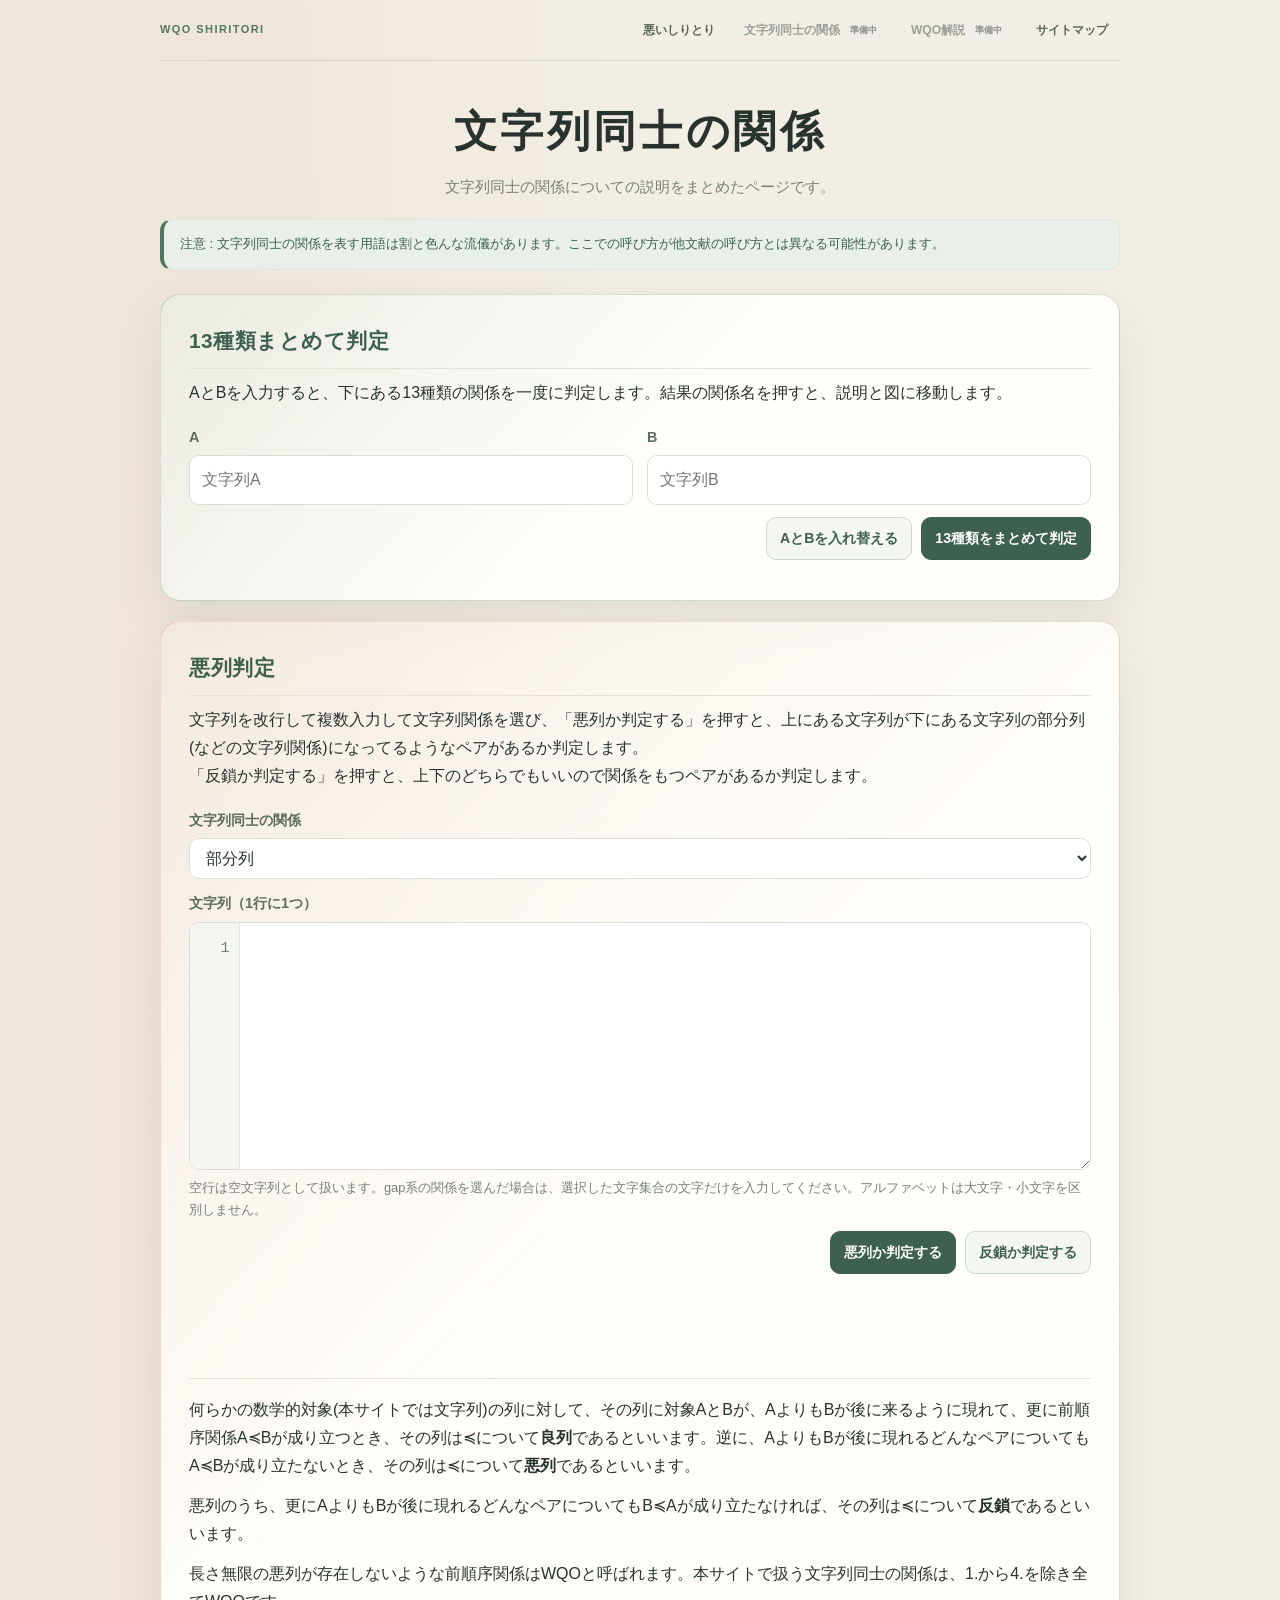
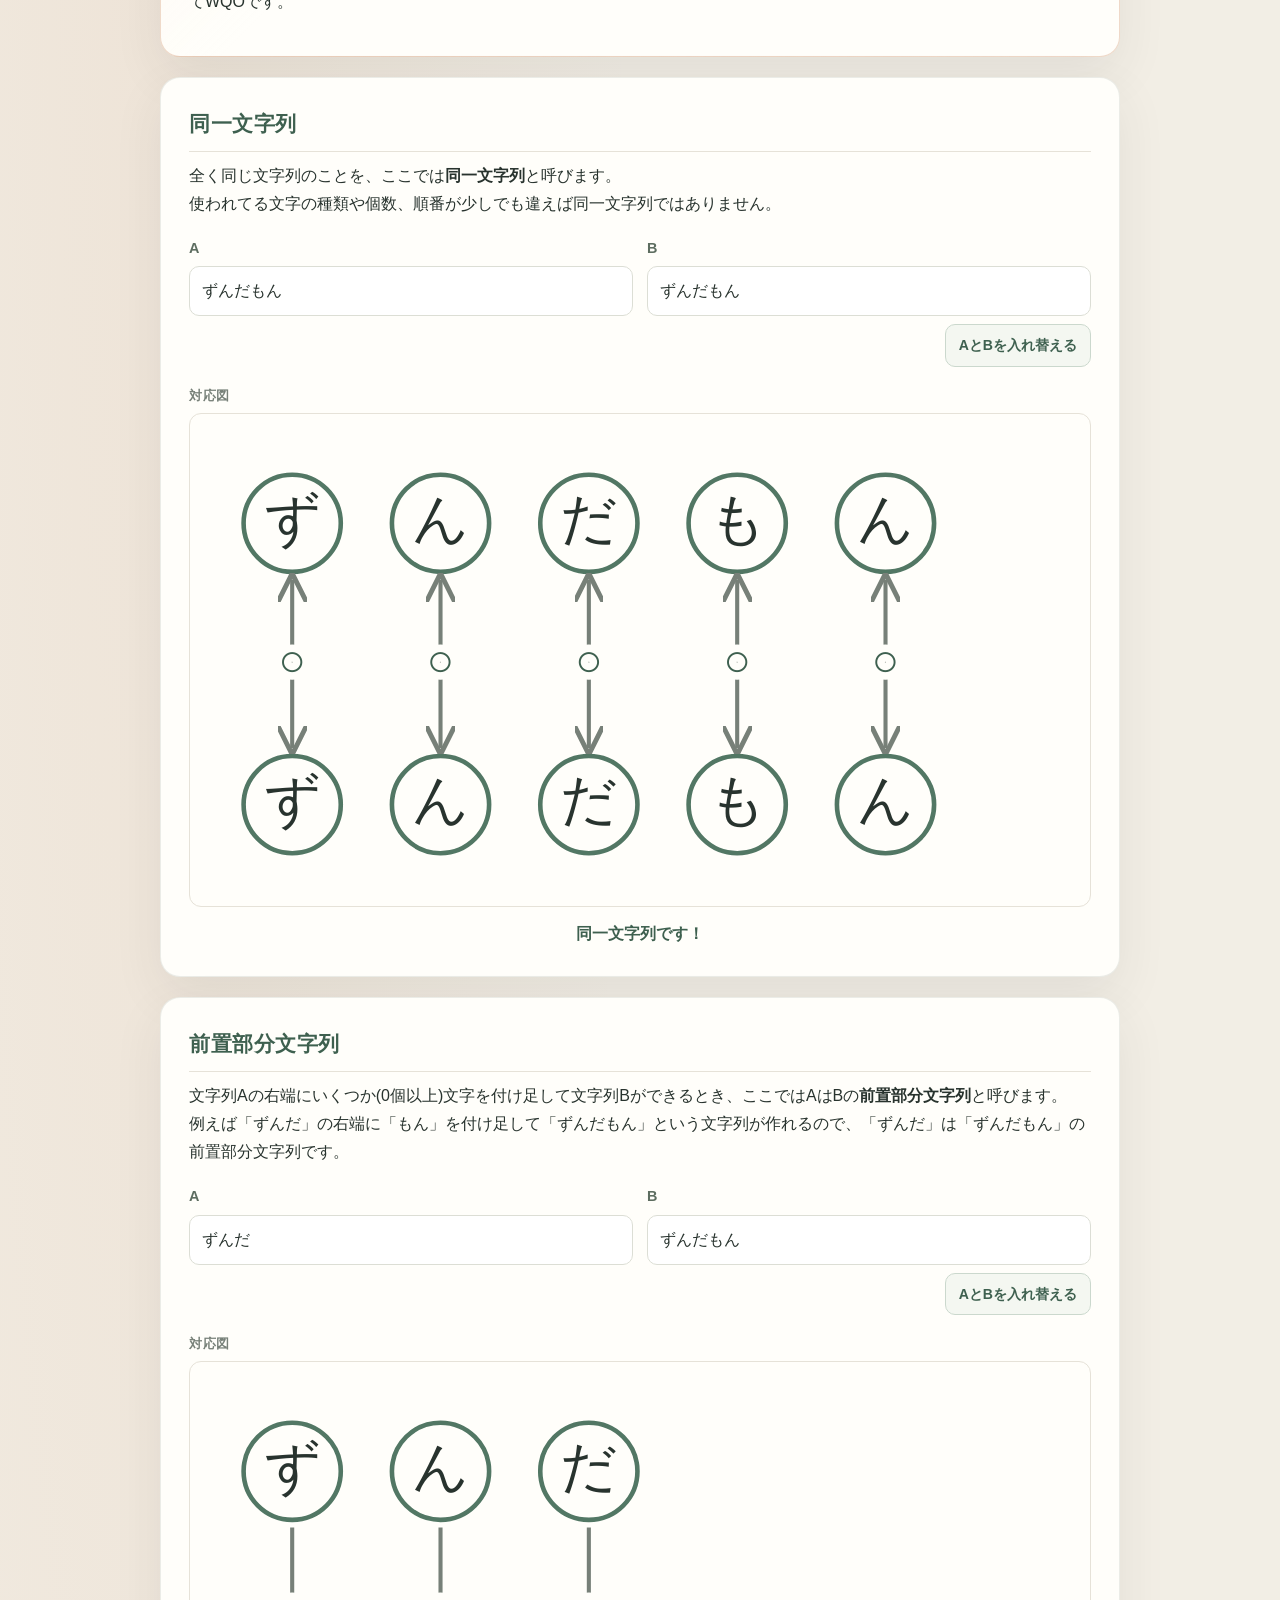
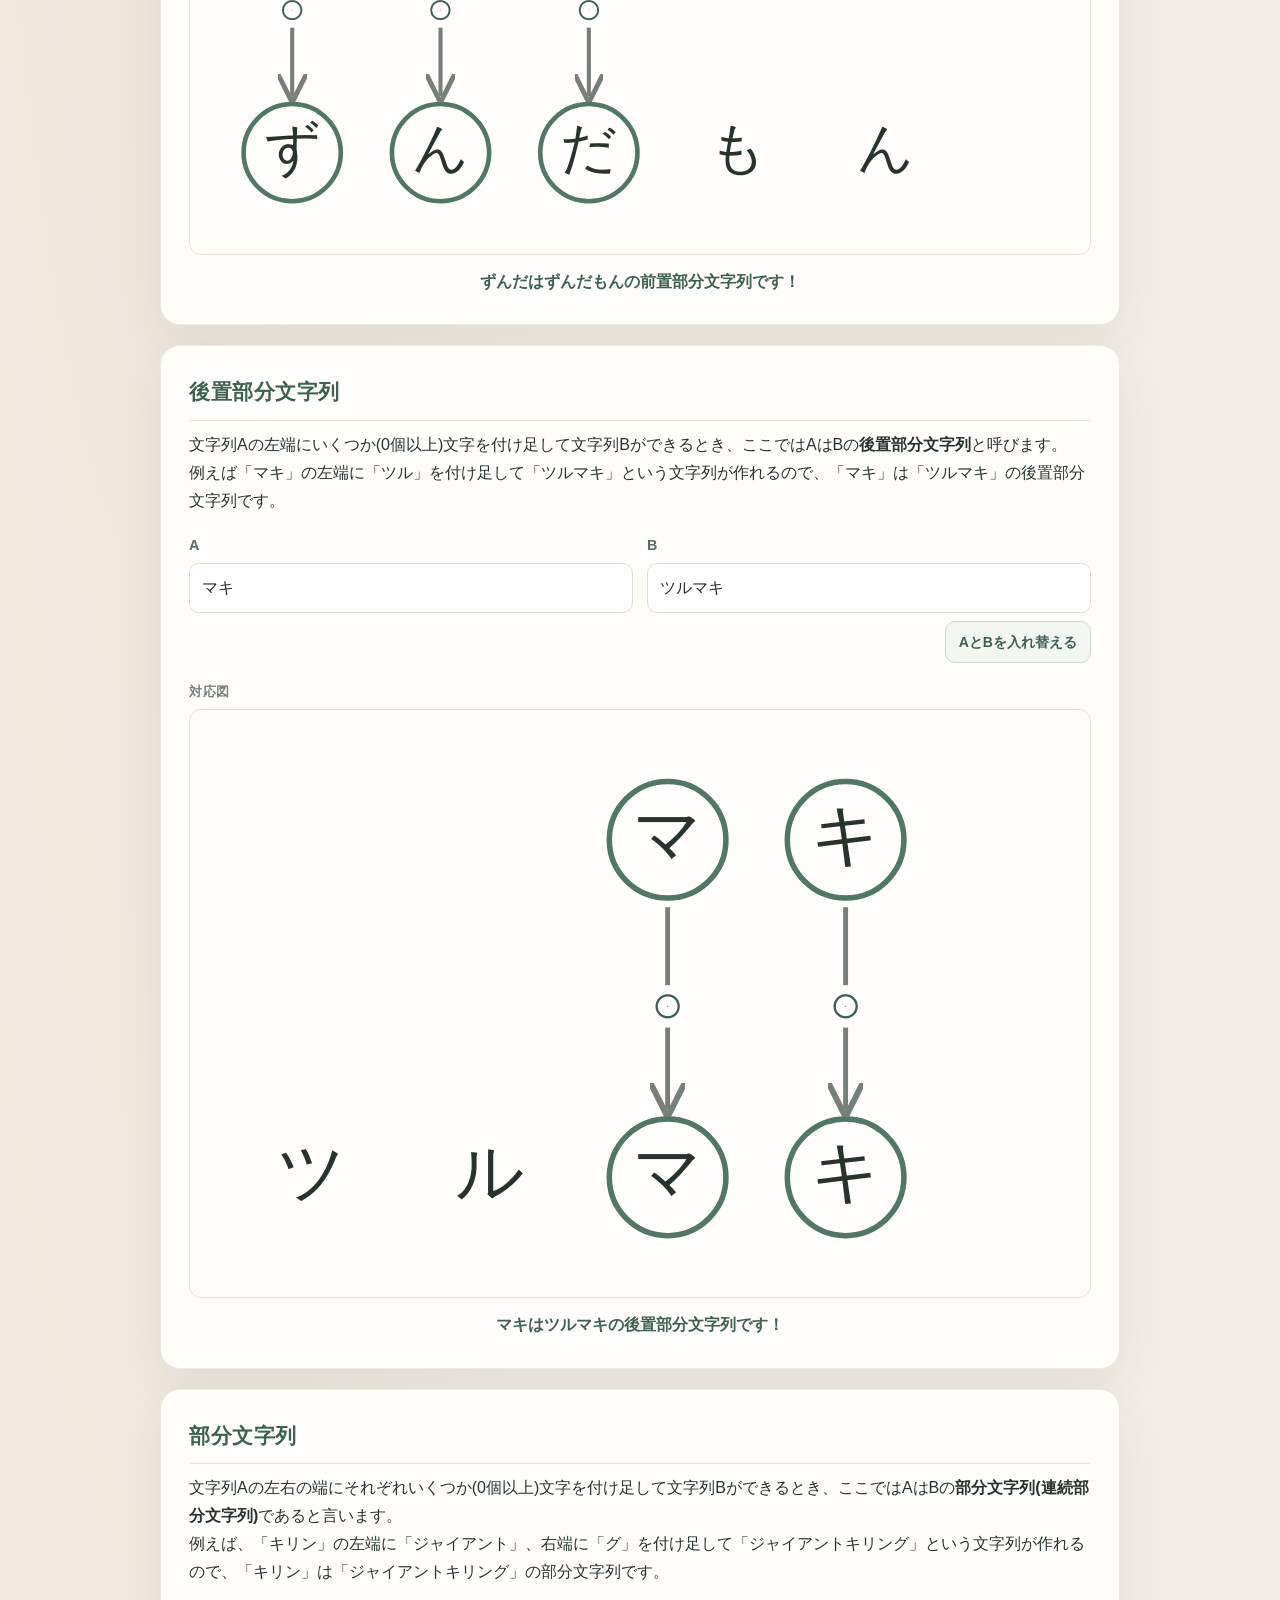
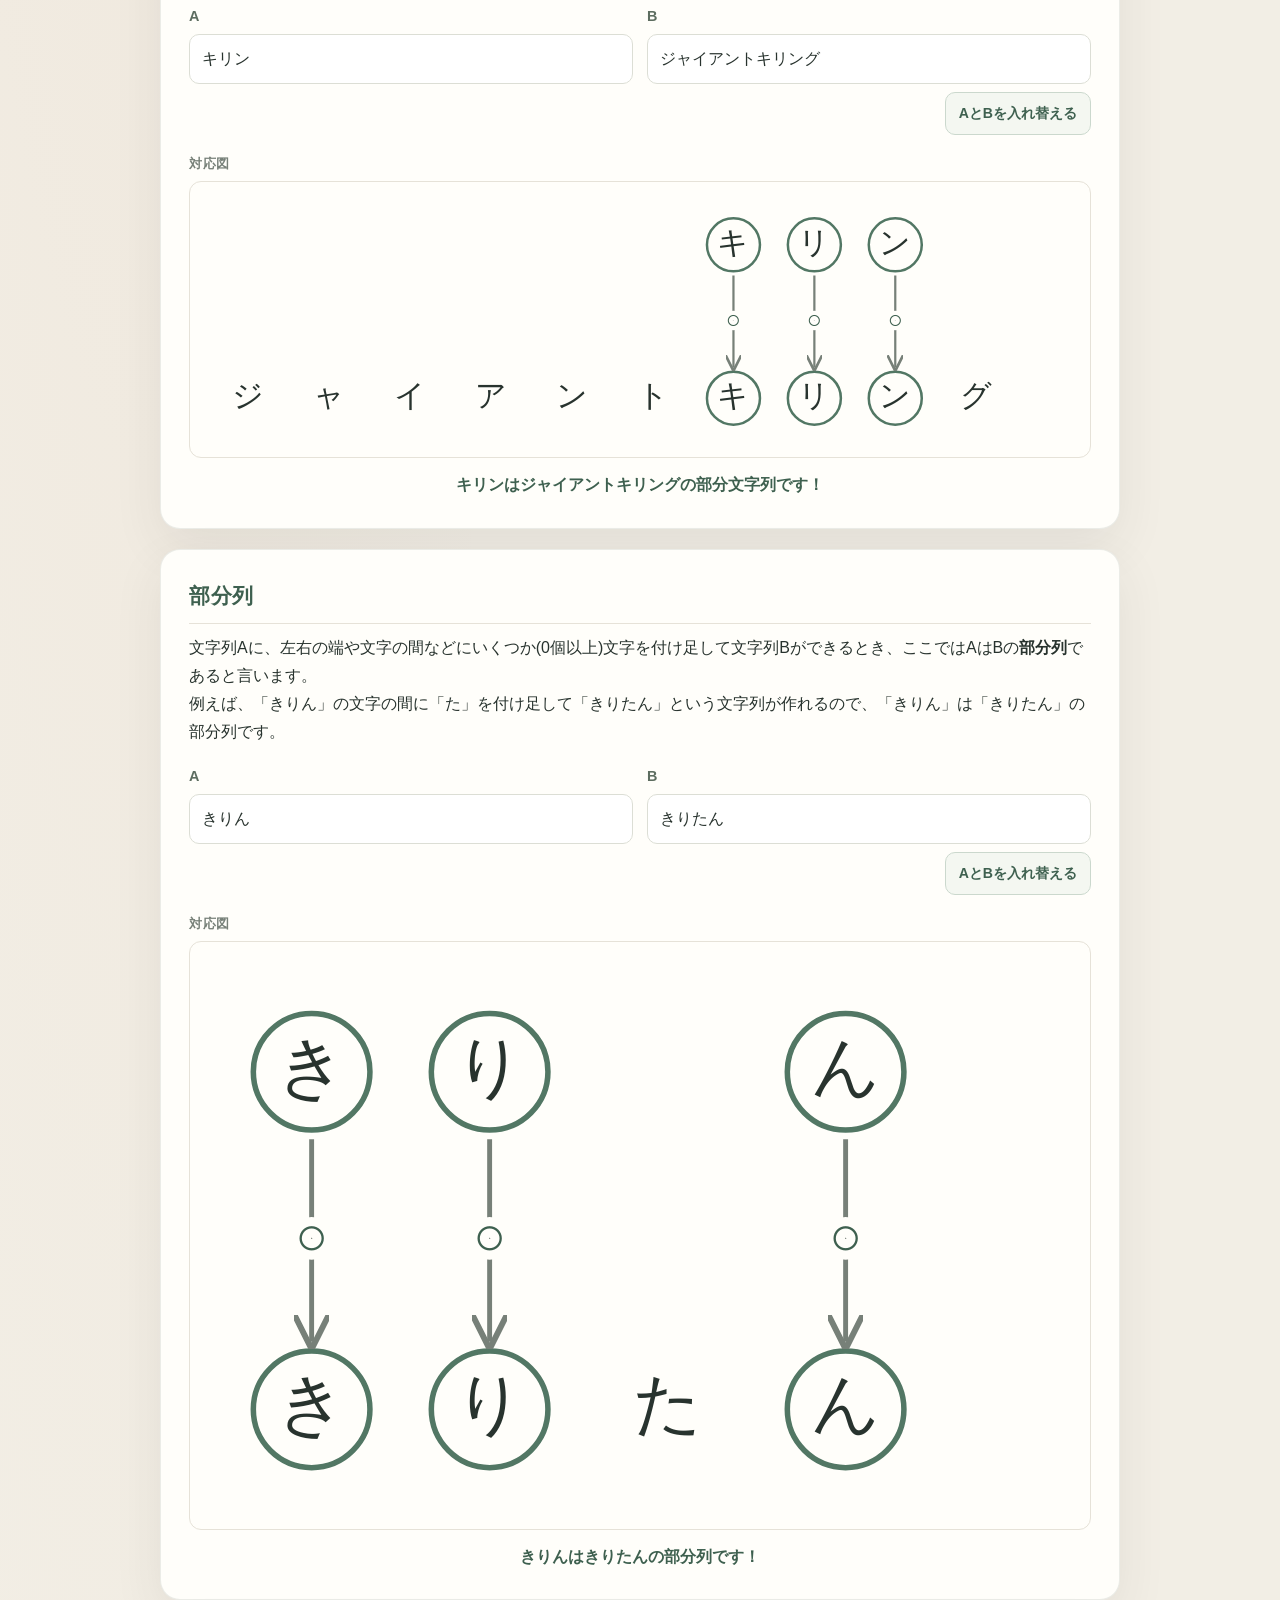
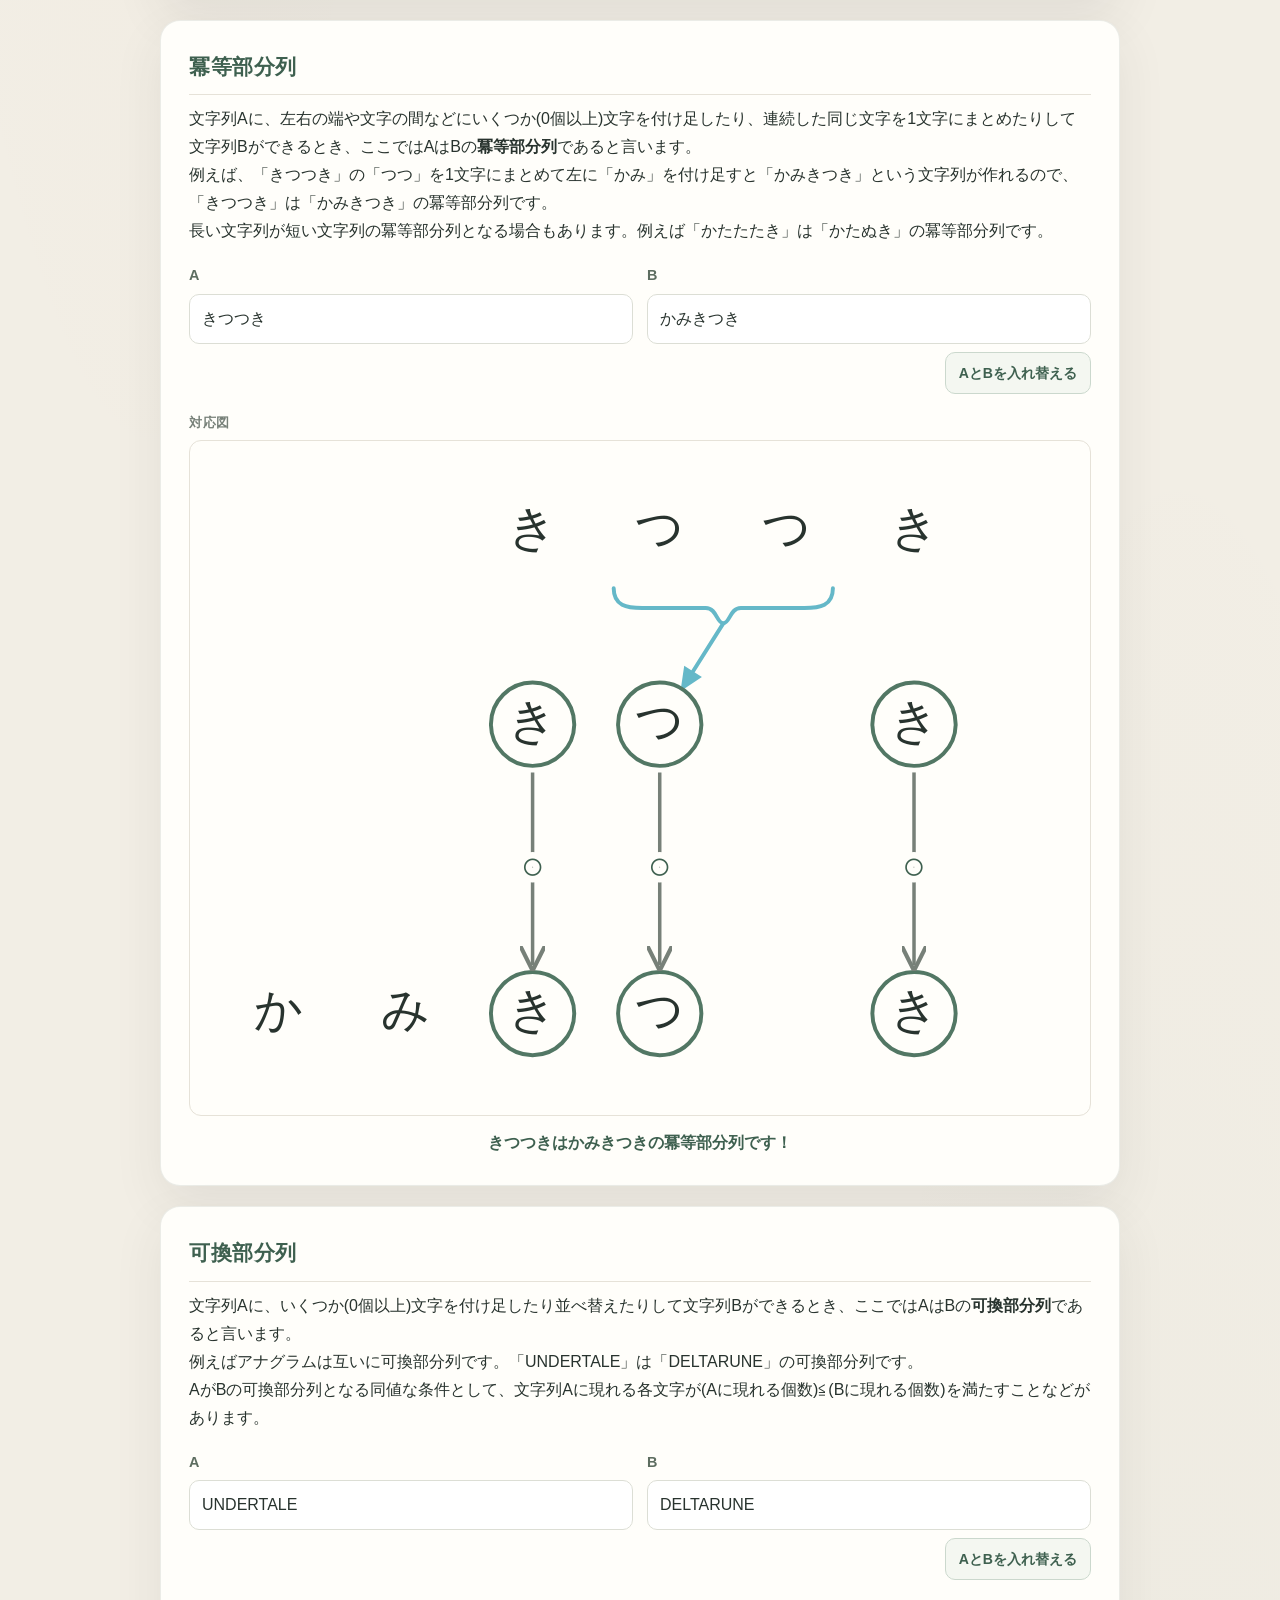
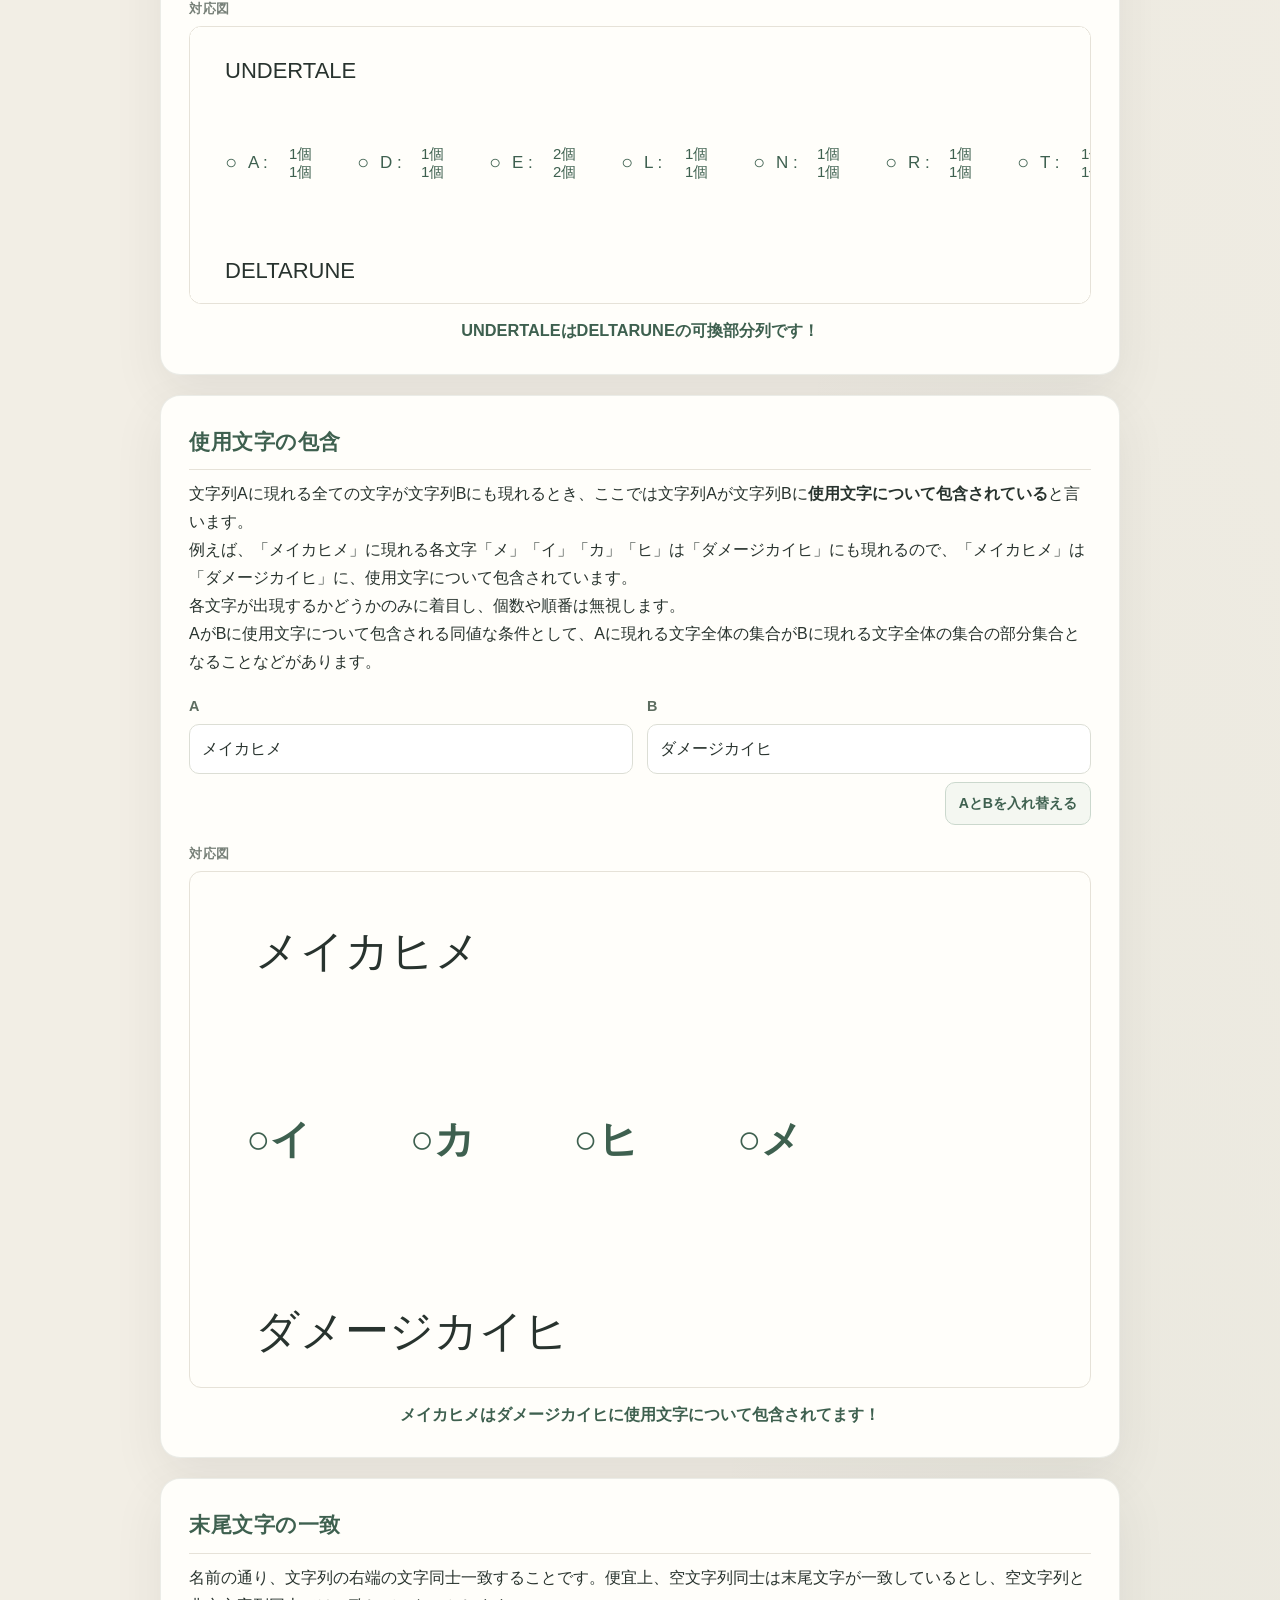
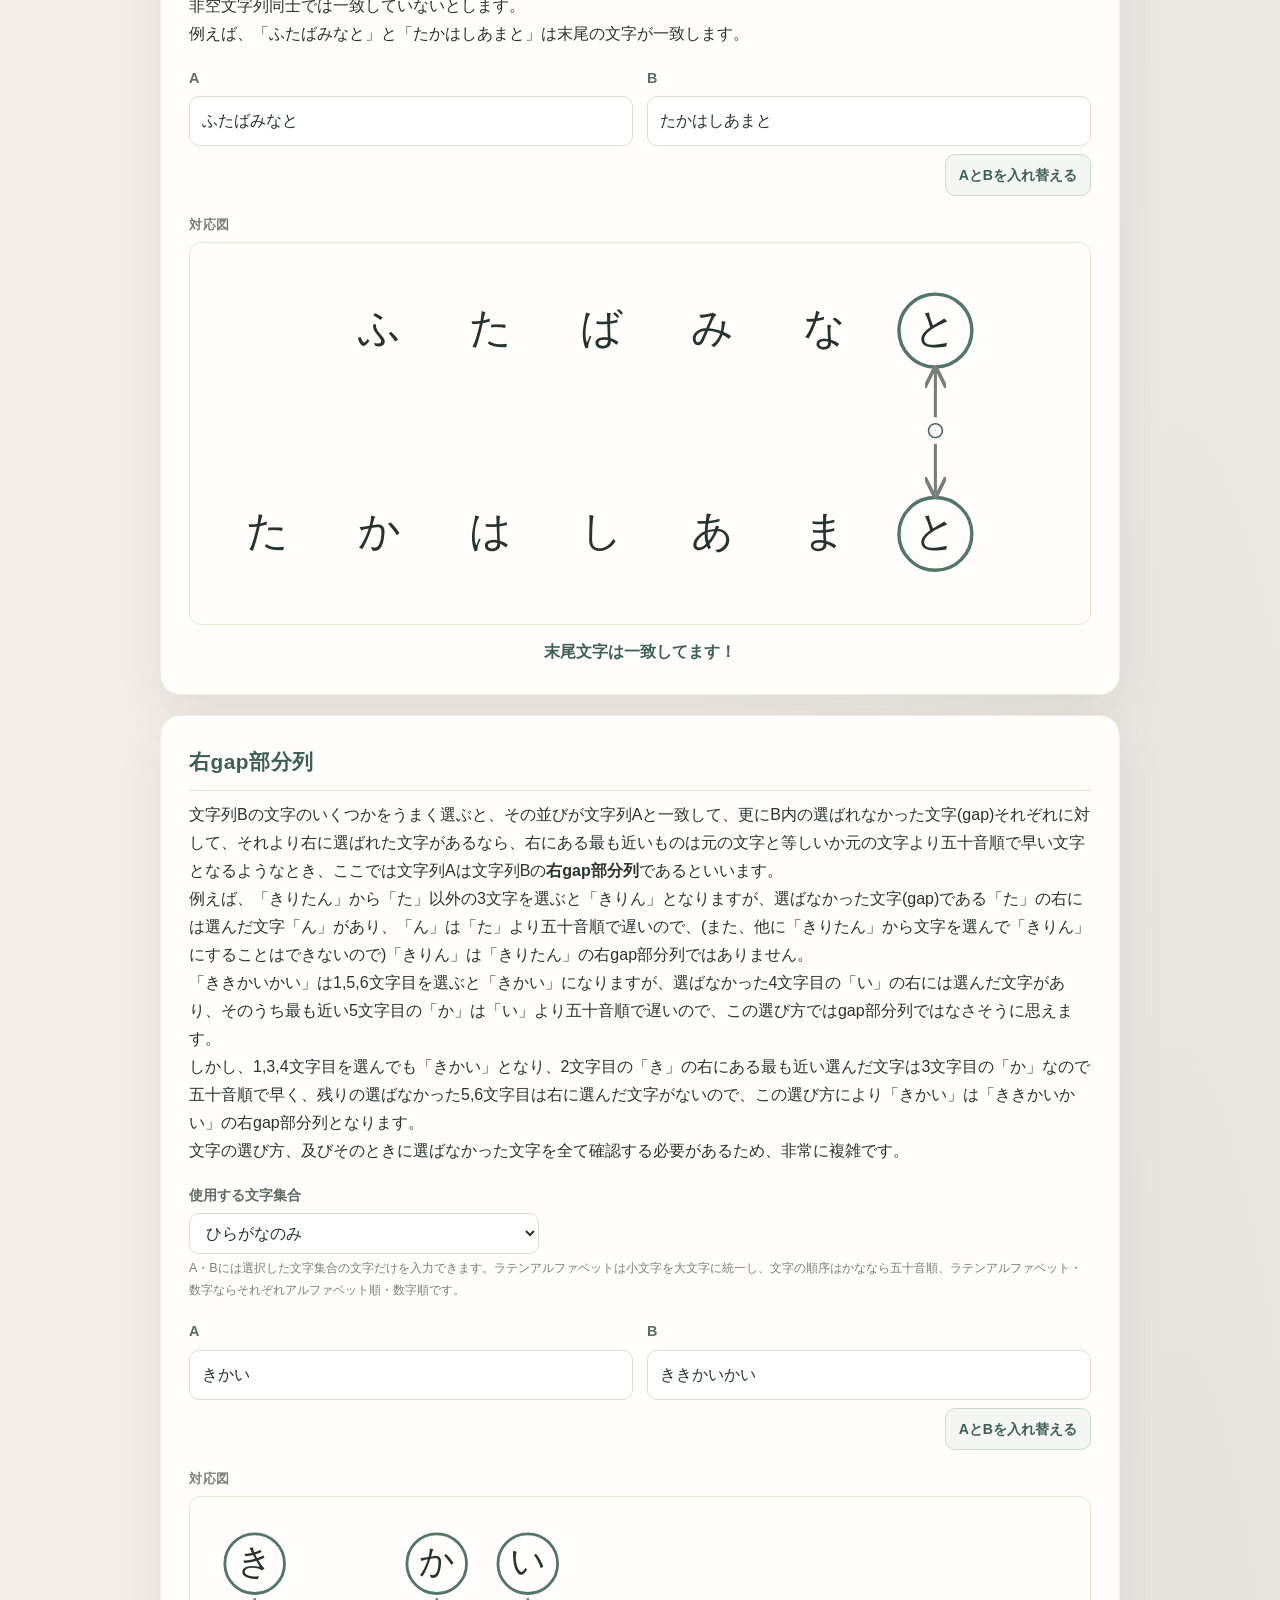
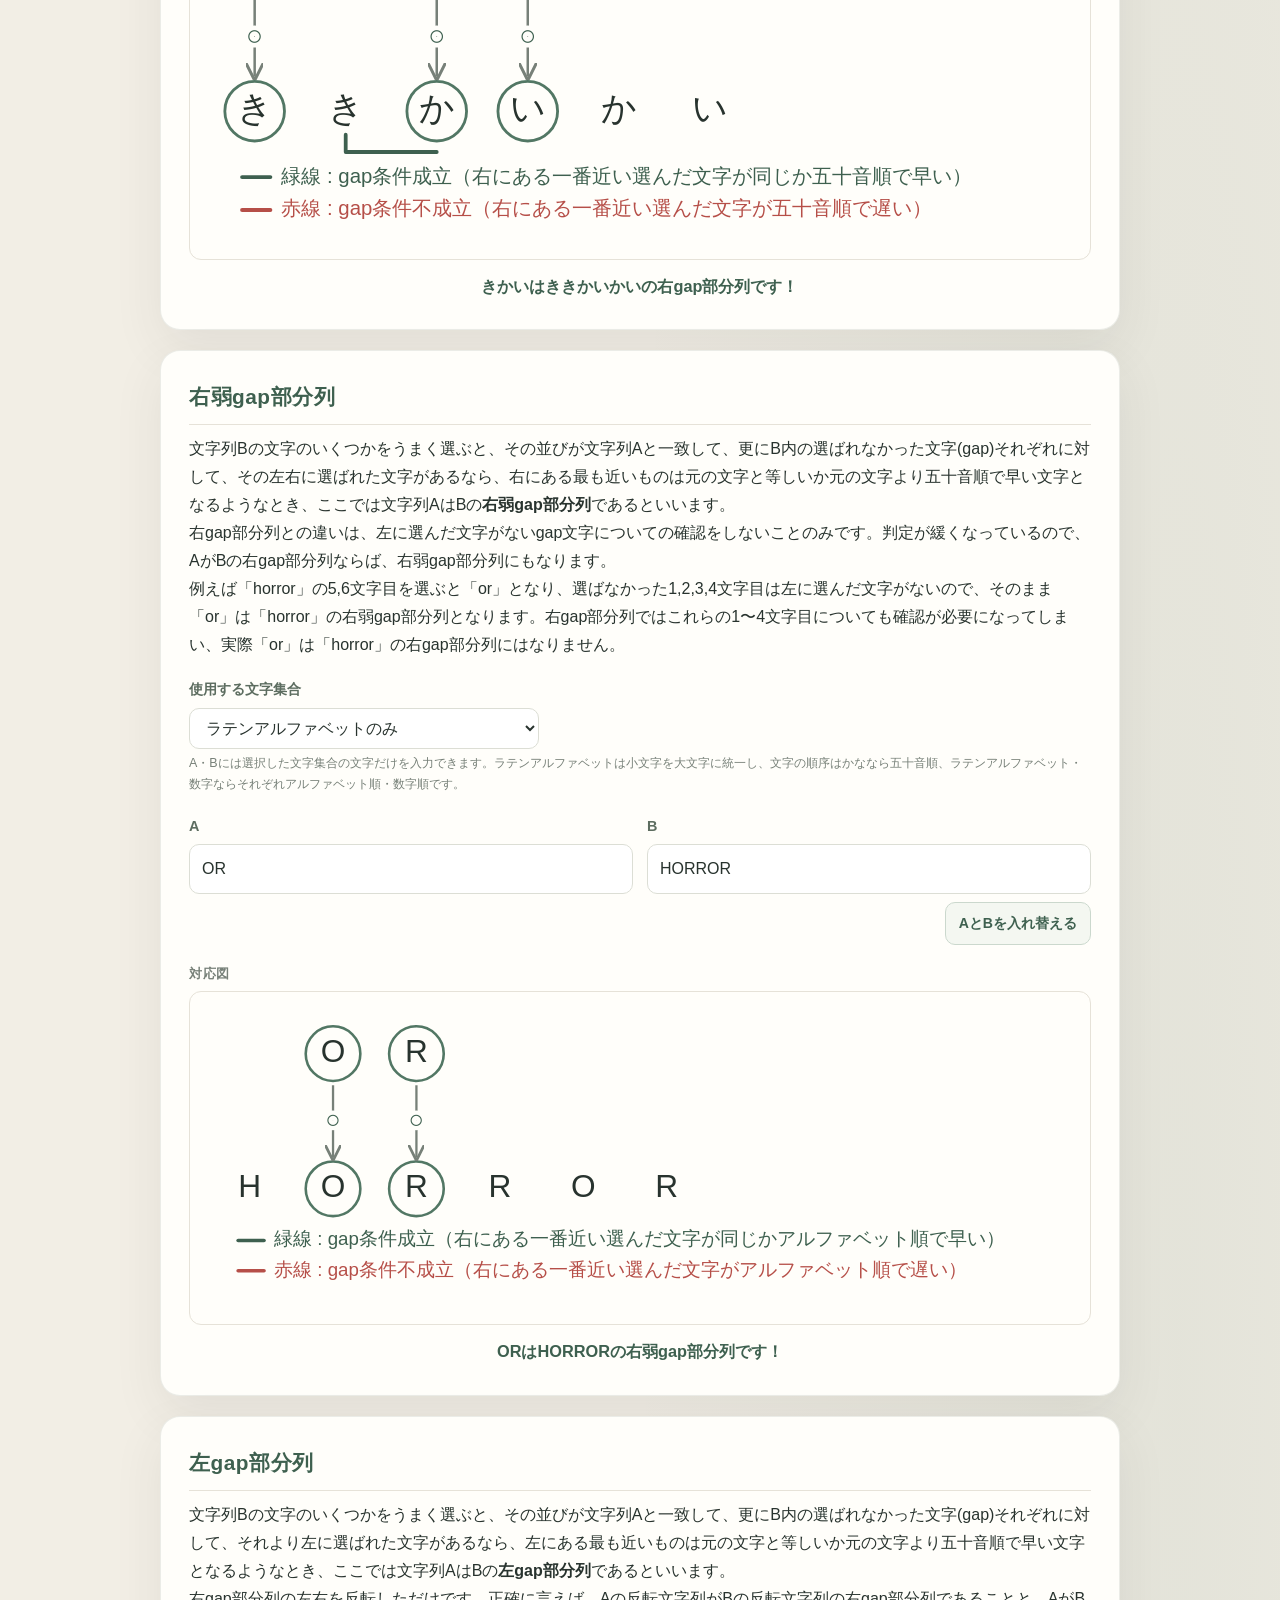
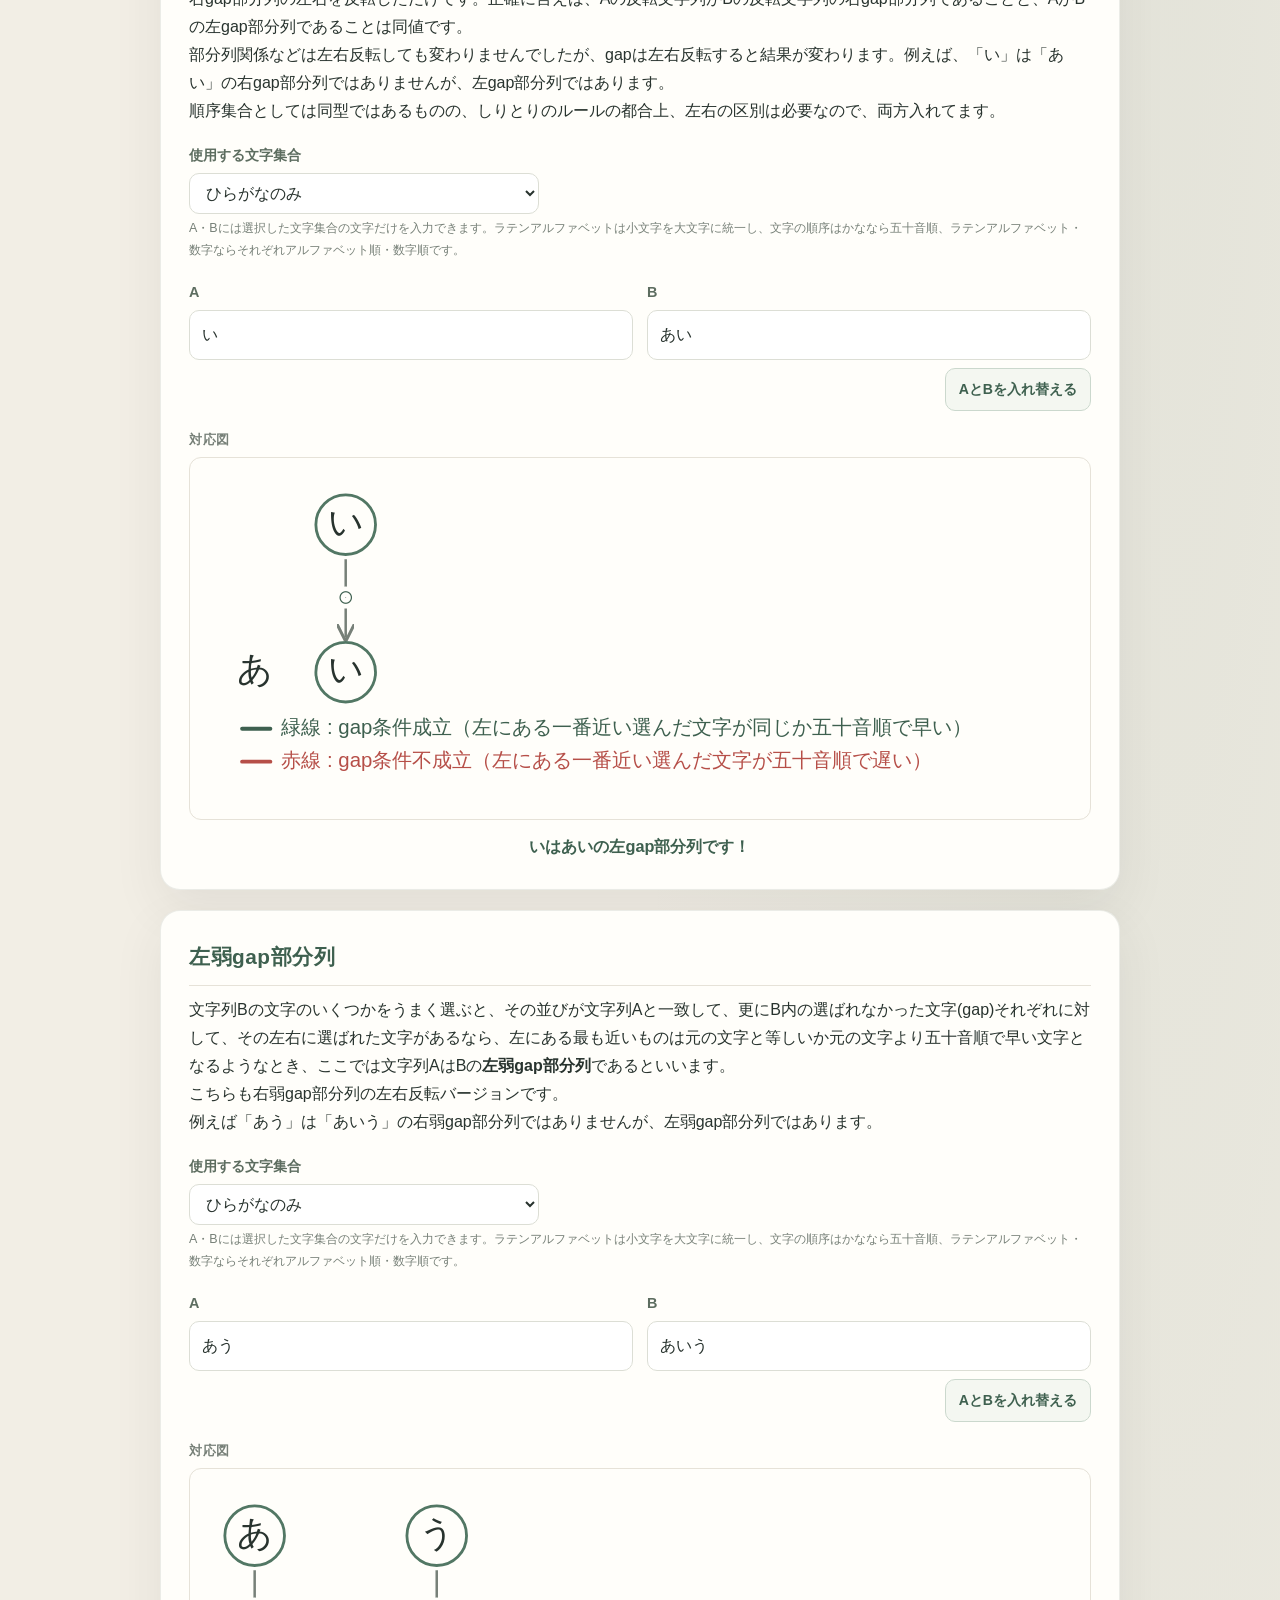
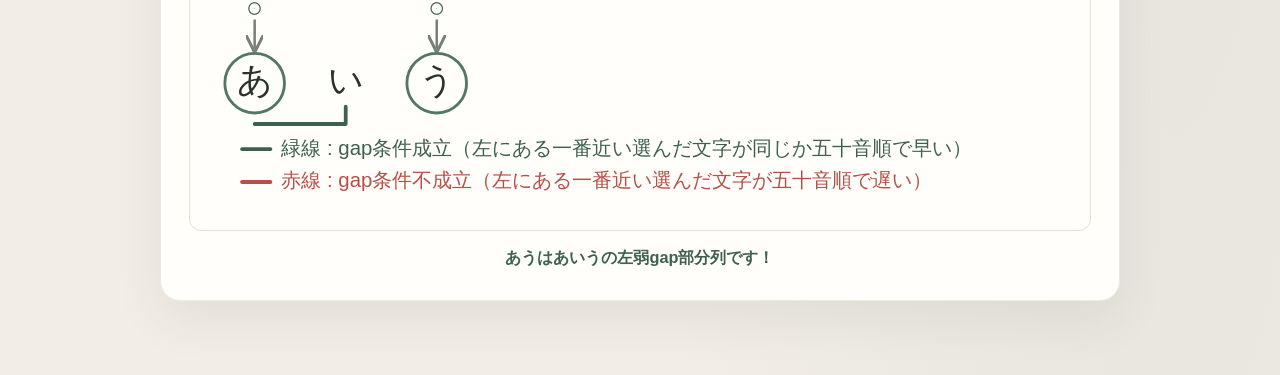
==== relation.html @ 546b59f4 "Add files via upload" ====
<!doctype html>
<html lang="ja">
<head>
  <link rel="stylesheet" href="common-menu.css">
  <meta charset="utf-8">
  <meta name="viewport" content="width=device-width, initial-scale=1">
  <meta name="description" content="文字列同士の関係を図で確かめるページ">
  <title>文字列同士の関係</title>
  <style>
    :root {
      color-scheme: light;
      --ink: #28332e;
      --muted: #778078;
      --paper: #fbfaf6;
      --canvas: #f2eee5;
      --card: #fffefa;
      --line: #e6e2d8;
      --green: #527764;
      --green-dark: #3e604f;
      --green-pale: #e8f0e9;
      --orange: #c77b4e;
      --orange-pale: #f8eee6;
      --good: #3e604f;
      --bad: #b64f48;
      --circle: #527764;
      --arrow: #778078;
      --shadow: 0 18px 50px rgba(50, 57, 48, .08);
      font-family: -apple-system, BlinkMacSystemFont, "Hiragino Kaku Gothic ProN", "Yu Gothic", Meiryo, sans-serif;
    }

    * { box-sizing: border-box; }

    body {
      margin: 0;
      min-height: 100vh;
      color: var(--ink);
      background:
        radial-gradient(ellipse at 12% 8%, rgba(199,123,78,.09), transparent 30rem),
        radial-gradient(ellipse at 92% 85%, rgba(82,119,100,.09), transparent 34rem),
        var(--canvas);
      line-height: 1.75;
    }

    main {
      width: min(960px, calc(100% - 32px));
      margin: 0 auto;
      padding: 42px 0 54px;
    }

    h1 {
      margin: 0 0 18px;
      font-family: "Yu Mincho", "Hiragino Mincho ProN", serif;
      font-size: clamp(30px, 5vw, 43px);
      font-weight: 600;
      letter-spacing: .08em;
      line-height: 1.35;
      text-align: center;
    }

    .notice {
      margin: 0 0 24px;
      padding: 13px 16px;
      border: 1px solid #dfe7dc;
      border-left: 4px solid var(--green);
      border-radius: 12px;
      background: var(--green-pale);
      color: var(--green-dark);
      font-size: 13px;
    }

    .relation-card {
      margin: 20px 0;
      padding: clamp(18px, 3.5vw, 28px);
      background: var(--card);
      border: 1px solid rgba(95,106,92,.12);
      border-radius: 20px;
      box-shadow: var(--shadow);
    }

    h2 {
      margin: 0 0 10px;
      padding-bottom: 9px;
      border-bottom: 1px solid var(--line);
      color: var(--green-dark);
      font-size: 1.3rem;
      font-weight: 800;
      letter-spacing: .025em;
    }

    .explanation { margin: 0 0 18px; }
    .example { margin-top: 7px; }

    .inputs {
      display: grid;
      grid-template-columns: repeat(2, minmax(0, 1fr));
      gap: 14px;
      margin: 18px 0 12px;
    }

    .field label {
      display: block;
      margin-bottom: 5px;
      color: #5d6d60;
      font-size: .9rem;
      font-weight: 800;
    }

    .field input,
    .field select {
      display: block;
      width: 100%;
      min-width: 0;
      padding: 10px 12px;
      border: 1px solid #dcded5;
      border-radius: 10px;
      background: #fff;
      color: var(--ink);
      font: inherit;
      font-size: 1rem;
    }

    .field input:focus-visible,
    .field select:focus-visible {
      outline: 3px solid rgba(82,119,100,.14);
      border-color: #8aa894;
    }

    .gap-character-set {
      max-width: 350px;
      margin: 18px 0 2px;
    }

    .gap-input-note {
      margin: 4px 0 10px;
      color: var(--muted);
      font-size: .78rem;
    }

    .svg-gap-line {
      fill: none;
      stroke-width: 2.4;
      stroke-linecap: round;
      stroke-linejoin: round;
    }

    .svg-gap-line.good { stroke: var(--good); }
    .svg-gap-line.bad { stroke: var(--bad); }

    .svg-gap-legend-line {
      stroke-width: 2.5;
      stroke-linecap: round;
    }
    .svg-gap-legend-line.good { stroke: var(--good); }
    .svg-gap-legend-line.bad { stroke: var(--bad); }
    .svg-gap-legend-text {
      font-size: 13px;
      dominant-baseline: middle;
    }
    .svg-gap-legend-text.good { fill: var(--good); }
    .svg-gap-legend-text.bad { fill: var(--bad); }

    .gap-result-note {
      margin: 2px 0 0;
      text-align: center;
      color: var(--muted);
      font-size: .88rem;
      line-height: 1.55;
    }
    .gap-result-note[hidden] { display: none; }

    .diagram-heading {
      margin: 18px 0 5px;
      color: var(--muted);
      font-size: .82rem;
      font-weight: 800;
      letter-spacing: .04em;
    }

    .diagram-scroll {
      overflow-x: auto;
      padding: 7px 5px 9px;
      border: 1px solid var(--line);
      border-radius: 12px;
      background: #fffefa;
      scrollbar-color: #c6cec4 transparent;
    }

    svg.diagram {
      display: block;
      min-width: 100%;
      height: auto;
      overflow: visible;
    }

    .result {
      min-height: 1.8em;
      margin: 12px 0 0;
      text-align: center;
      font-size: 1.02rem;
      font-weight: 800;
      overflow-wrap: anywhere;
    }

    .result.yes { color: var(--good); }
    .result.no { color: var(--bad); }

    .svg-row-label {
      fill: var(--muted);
      font-size: 13px;
      font-weight: 700;
    }

    .svg-character {
      fill: var(--ink);
      font-size: 22px;
      dominant-baseline: middle;
      text-anchor: middle;
    }

    .svg-row-string {
      fill: var(--ink);
      font-size: 22px;
      dominant-baseline: middle;
      text-anchor: start;
    }

    .svg-count-label {
      fill: var(--ink);
      font-size: 17px;
      dominant-baseline: middle;
      text-anchor: start;
    }

    .svg-count-value {
      fill: var(--ink);
      font-size: 15px;
      dominant-baseline: middle;
      text-anchor: start;
    }

    .svg-count-group.good { fill: var(--good); }
    .svg-count-group.bad { fill: var(--bad); }

    .svg-count-mark {
      font-size: 20px;
      font-weight: 800;
      dominant-baseline: middle;
      text-anchor: middle;
    }

    .svg-count-mark.good { fill: var(--good); }
    .svg-count-mark.bad { fill: var(--bad); }

    .svg-circle {
      fill: #fffefa;
      stroke: var(--circle);
      stroke-width: 1.8;
    }

    .svg-ghost {
      fill: #fffefa;
      fill-opacity: .55;
      stroke: #a8b0a5;
      stroke-width: 1.7;
      stroke-dasharray: 3.5 3.5;
    }

    .svg-arrow {
      fill: none;
      stroke: var(--arrow);
      stroke-width: 1.6;
    }

    .svg-mark {
      fill: #fffefa;
      stroke: #fffefa;
      stroke-width: 6px;
      paint-order: stroke;
      font-size: 18px;
      font-weight: 800;
      text-anchor: middle;
      dominant-baseline: middle;
    }

    .svg-mark.good { fill: var(--good); }
    .svg-mark.bad { fill: var(--bad); }

    .empty-note {
      fill: #929b91;
      font-size: 14px;
      text-anchor: middle;
      dominant-baseline: middle;
    }


    .page-intro {
      margin: -5px 0 18px;
      color: var(--muted);
      text-align: center;
      font-size: .96rem;
    }

    .batch-card {
      margin-top: 0;
      border-color: rgba(82,119,100,.25);
      background: linear-gradient(135deg, rgba(232,240,233,.5), rgba(255,254,250,1) 55%);
    }

    .batch-actions {
      display: flex;
      justify-content: flex-end;
      align-items: center;
      flex-wrap: wrap;
      gap: 9px;
      margin: 4px 0 12px;
    }

    .swap-button,
    .batch-run {
      appearance: none;
      border: 1px solid #cbd8cd;
      border-radius: 10px;
      padding: 8px 13px;
      background: #f4f7f1;
      color: var(--green-dark);
      font: inherit;
      font-size: .88rem;
      font-weight: 750;
      cursor: pointer;
      transition: background .15s ease, transform .15s ease;
    }
    .swap-button:hover,
    .batch-run:hover { background: #e8f0e9; }
    .swap-button:active,
    .batch-run:active { transform: translateY(1px); }
    .batch-run {
      border-color: var(--green-dark);
      background: var(--green-dark);
      color: white;
    }
    .batch-run:hover { background: #314d3e; }
    .batch-run:focus-visible,
    .swap-button:focus-visible,
    .batch-result-link:focus-visible {
      outline: 3px solid rgba(82,119,100,.25);
      outline-offset: 2px;
    }

    .swap-row {
      display: flex;
      justify-content: flex-end;
      margin: -4px 0 9px;
    }

    .batch-gap-warning {
      margin: 4px 0 10px;
      padding: 9px 12px;
      border-radius: 9px;
      background: var(--orange-pale);
      color: #9b5835;
      font-size: .85rem;
      font-weight: 700;
    }
    .batch-gap-warning[hidden],
    .batch-gap-caption[hidden],
    .batch-results[hidden] { display: none; }

    .batch-gap-caption {
      margin: 2px 0 8px;
      color: var(--muted);
      font-size: .82rem;
    }

    .batch-results {
      display: grid;
      grid-template-columns: repeat(2, minmax(0, 1fr));
      gap: 7px 10px;
      margin-top: 8px;
    }

    .batch-result-row {
      display: flex;
      min-width: 0;
      justify-content: space-between;
      align-items: center;
      gap: 10px;
      padding: 8px 11px;
      border: 1px solid var(--line);
      border-radius: 9px;
      background: rgba(255,255,255,.8);
    }

    .batch-result-row.unavailable {
      opacity: .35;
    }

    .batch-result-link {
      min-width: 0;
      color: var(--green-dark);
      font-size: .9rem;
      font-weight: 750;
      text-decoration: none;
      text-underline-offset: 3px;
      overflow-wrap: anywhere;
    }
    .batch-result-link:hover { text-decoration: underline; }

    .batch-status {
      flex: 0 0 auto;
      padding: 2px 8px;
      border-radius: 999px;
      background: #edf1eb;
      color: var(--muted);
      font-size: .76rem;
      font-weight: 800;
    }
    .batch-status.yes { background: var(--green-pale); color: var(--good); }
    .batch-status.no { background: #f8e9e6; color: var(--bad); }

    .relation-card[id] { scroll-margin-top: 20px; }

    .bad-sequence-card {
      border-color: rgba(199,123,78,.28);
      background: linear-gradient(135deg, rgba(248,238,230,.52), rgba(255,254,250,1) 55%);
    }

    .bad-sequence-controls {
      display: flex;
      flex-wrap: wrap;
      gap: 14px;
      margin: 18px 0 12px;
    }

    .bad-sequence-controls .field {
      flex: 1 1 260px;
      min-width: 0;
    }

    .sequence-input-wrap {
      display: grid;
      grid-template-columns: auto minmax(0, 1fr);
      height: 248px;
      overflow: hidden;
      border: 1px solid #dcded5;
      border-radius: 10px;
      background: #fff;
    }

    .sequence-line-numbers {
      min-width: 3.1rem;
      padding: 12px 9px;
      overflow: hidden;
      border-right: 1px solid #e6e8e0;
      background: #f5f6f1;
      color: var(--muted);
      text-align: right;
      user-select: none;
      font: 15px/28px ui-monospace, SFMono-Regular, Consolas, monospace;
    }

    .sequence-line-numbers span {
      display: block;
      height: 28px;
    }

    #bad-sequence-input {
      display: block;
      width: 100%;
      min-width: 0;
      height: 100%;
      margin: 0;
      padding: 12px 11px;
      resize: vertical;
      border: 0;
      border-radius: 0;
      outline: 0;
      background: #fff;
      color: var(--ink);
      font: 15px/28px ui-monospace, SFMono-Regular, Consolas, monospace;
      white-space: pre;
      overflow: auto;
      tab-size: 4;
    }

    #bad-sequence-input:focus-visible {
      outline: 3px solid rgba(82,119,100,.18);
      outline-offset: -3px;
    }

    .bad-sequence-note {
      margin: 7px 0 10px;
      color: var(--muted);
      font-size: .8rem;
    }

    .bad-sequence-theory {
      margin-top: 22px;
      padding-top: 17px;
      border-top: 1px solid var(--line);
    }

    .bad-sequence-theory p {
      margin: 0 0 12px;
    }

    .bad-sequence-result {
      min-height: 1.8em;
      margin: 12px 0 0;
      text-align: center;
      font-size: 1rem;
      font-weight: 800;
      overflow-wrap: anywhere;
    }

    .bad-sequence-result.yes { color: var(--good); }
    .bad-sequence-result.no { color: var(--bad); }

    @media (max-width: 620px) {
      .bad-sequence-controls { gap: 10px; }
      .bad-sequence-card .batch-actions { justify-content: stretch; }
      .bad-sequence-card .batch-actions button { flex: 1 1 100%; }
    }

    @media (max-width: 620px) {
      .batch-results { grid-template-columns: 1fr; }
      .batch-actions { justify-content: stretch; }
      .batch-actions button { flex: 1 1 auto; }
      .swap-row .swap-button { width: 100%; }
    }

    @media (max-width: 620px) {
      main { width: min(100% - 20px, 960px); padding-top: 28px; }
      h1 { letter-spacing: .045em; }
      .inputs { grid-template-columns: 1fr; gap: 10px; }
      .relation-card { padding: 17px 14px; border-radius: 17px; }
      .notice { font-size: 12px; }
    }
  </style>
</head>
<body>
  <div id="site-menu"></div>
  <script src="common-menu.js" defer></script>
  <main>
    <h1>文字列同士の関係</h1>
    <p class="page-intro">文字列同士の関係についての説明をまとめたページです。</p>
    <p class="notice">注意 : 文字列同士の関係を表す用語は割と色んな流儀があります。ここでの呼び方が他文献の呼び方とは異なる可能性があります。</p>

    <section class="relation-card batch-card" aria-labelledby="batch-title">
      <h2 id="batch-title">13種類まとめて判定</h2>
      <p class="explanation">AとBを入力すると、下にある13種類の関係を一度に判定します。結果の関係名を押すと、説明と図に移動します。</p>
      <div class="inputs">
        <div class="field"><label for="batch-a">A</label><input id="batch-a" type="text" autocomplete="off" placeholder="文字列A"></div>
        <div class="field"><label for="batch-b">B</label><input id="batch-b" type="text" autocomplete="off" placeholder="文字列B"></div>
      </div>
      <div class="batch-actions">
        <button type="button" class="swap-button" id="batch-swap">AとBを入れ替える</button>
        <button type="button" class="batch-run" id="batch-run">13種類をまとめて判定</button>
      </div>
      <p class="batch-gap-warning" id="batch-gap-warning" hidden>gap部分列はひらがなのみ、カタカナのみ、アルファベットのみ、0～9の数字のみのいずれかとしてください</p>
      <p class="batch-gap-caption" id="batch-gap-caption" hidden></p>
      <div class="batch-results" id="batch-results" aria-live="polite" hidden></div>
    </section>

    <section class="relation-card bad-sequence-card" aria-labelledby="bad-sequence-title">
      <h2 id="bad-sequence-title">悪列判定</h2>
      <p class="explanation">文字列を改行して複数入力して文字列関係を選び、「悪列か判定する」を押すと、上にある文字列が下にある文字列の部分列(などの文字列関係)になってるようなペアがあるか判定します。<br>「反鎖か判定する」を押すと、上下のどちらでもいいので関係をもつペアがあるか判定します。</p>

      <div class="bad-sequence-controls">
        <div class="field">
          <label for="bad-sequence-relation">文字列同士の関係</label>
          <select id="bad-sequence-relation"></select>
        </div>
        <div class="field" id="bad-sequence-gap-charset-wrap" hidden>
          <label for="bad-sequence-gap-charset">gap系で使用する文字集合</label>
          <select id="bad-sequence-gap-charset">
            <option value="hiragana" selected>ひらがなのみ</option>
            <option value="katakana">カタカナのみ</option>
            <option value="latin">ラテンアルファベットのみ</option>
            <option value="digits">0〜9の数字のみ</option>
          </select>
        </div>
      </div>

      <div class="field">
        <label for="bad-sequence-input">文字列（1行に1つ）</label>
        <div class="sequence-input-wrap">
          <div class="sequence-line-numbers" id="bad-sequence-line-numbers" aria-hidden="true"><span>1</span></div>
          <textarea id="bad-sequence-input" rows="8" wrap="off" spellcheck="false" autocomplete="off" aria-describedby="bad-sequence-note"></textarea>
        </div>
      </div>
      <p class="bad-sequence-note" id="bad-sequence-note">空行は空文字列として扱います。gap系の関係を選んだ場合は、選択した文字集合の文字だけを入力してください。アルファベットは大文字・小文字を区別しません。</p>

      <div class="batch-actions">
        <button type="button" class="batch-run" id="bad-sequence-run">悪列か判定する</button>
        <button type="button" class="swap-button" id="antichain-run">反鎖か判定する</button>
      </div>
      <p class="bad-sequence-result" id="bad-sequence-result" aria-live="polite"></p>
      <p class="bad-sequence-result" id="antichain-result" aria-live="polite"></p>

      <div class="bad-sequence-theory">
        <p>何らかの数学的対象(本サイトでは文字列)の列に対して、その列に対象AとBが、AよりもBが後に来るように現れて、更に前順序関係A≼Bが成り立つとき、その列は≼について<strong>良列</strong>であるといいます。逆に、AよりもBが後に現れるどんなペアについてもA≼Bが成り立たないとき、その列は≼について<strong>悪列</strong>であるといいます。</p>
        <p>悪列のうち、更にAよりもBが後に現れるどんなペアについてもB≼Aが成り立たなければ、その列は≼について<strong>反鎖</strong>であるといいます。</p>
        <p>長さ無限の悪列が存在しないような前順序関係はWQOと呼ばれます。本サイトで扱う文字列同士の関係は、1.から4.を除き全てWQOです。</p>
      </div>
    </section>

    <section class="relation-card" id="relation-equal" data-kind="equal" data-top="ずんだもん" data-bottom="ずんだもん">
      <h2>同一文字列</h2>
      <p class="explanation">全く同じ文字列のことを、ここでは<strong>同一文字列</strong>と呼びます。<br>使われてる文字の種類や個数、順番が少しでも違えば同一文字列ではありません。</p>
      <div class="inputs">
        <div class="field"><label for="equal-top">A</label><input id="equal-top" type="text" data-input="top" value="ずんだもん" autocomplete="off"></div>
        <div class="field"><label for="equal-bottom">B</label><input id="equal-bottom" type="text" data-input="bottom" value="ずんだもん" autocomplete="off"></div>
      </div>
      <div class="swap-row"><button type="button" class="swap-button" data-swap-card>AとBを入れ替える</button></div>
      
      <p class="diagram-heading">対応図</p>
      <div class="diagram-scroll"><svg class="diagram" role="img" aria-label="2つの文字列の各文字を対応させた図"></svg></div>
      <p class="result" aria-live="polite"></p>
    </section>

    <section class="relation-card" id="relation-prefix" data-kind="prefix" data-top="ずんだ" data-bottom="ずんだもん">
      <h2>前置部分文字列</h2>
      <p class="explanation">文字列Aの右端にいくつか(0個以上)文字を付け足して文字列Bができるとき、ここではAはBの<strong>前置部分文字列</strong>と呼びます。<br>例えば「ずんだ」の右端に「もん」を付け足して「ずんだもん」という文字列が作れるので、「ずんだ」は「ずんだもん」の前置部分文字列です。</p>
      <div class="inputs">
        <div class="field"><label for="prefix-top">A</label><input id="prefix-top" type="text" data-input="top" value="ずんだ" autocomplete="off"></div>
        <div class="field"><label for="prefix-bottom">B</label><input id="prefix-bottom" type="text" data-input="bottom" value="ずんだもん" autocomplete="off"></div>
      </div>
      <div class="swap-row"><button type="button" class="swap-button" data-swap-card>AとBを入れ替える</button></div>
      
      <p class="diagram-heading">対応図</p>
      <div class="diagram-scroll"><svg class="diagram" role="img" aria-label="前置部分文字列かどうかを示す図"></svg></div>
      <p class="result" aria-live="polite"></p>
    </section>

    <section class="relation-card" id="relation-suffix" data-kind="suffix" data-top="マキ" data-bottom="ツルマキ">
      <h2>後置部分文字列</h2>
      <p class="explanation">文字列Aの左端にいくつか(0個以上)文字を付け足して文字列Bができるとき、ここではAはBの<strong>後置部分文字列</strong>と呼びます。<br>例えば「マキ」の左端に「ツル」を付け足して「ツルマキ」という文字列が作れるので、「マキ」は「ツルマキ」の後置部分文字列です。</p>
      <div class="inputs">
        <div class="field"><label for="suffix-top">A</label><input id="suffix-top" type="text" data-input="top" value="マキ" autocomplete="off"></div>
        <div class="field"><label for="suffix-bottom">B</label><input id="suffix-bottom" type="text" data-input="bottom" value="ツルマキ" autocomplete="off"></div>
      </div>
      <div class="swap-row"><button type="button" class="swap-button" data-swap-card>AとBを入れ替える</button></div>
      
      <p class="diagram-heading">対応図</p>
      <div class="diagram-scroll"><svg class="diagram" role="img" aria-label="後置部分文字列かどうかを示す図"></svg></div>
      <p class="result" aria-live="polite"></p>
    </section>

    <section class="relation-card" id="relation-substring" data-kind="substring" data-top="キリン" data-bottom="ジャイアントキリング">
      <h2>部分文字列</h2>
      <p class="explanation">文字列Aの左右の端にそれぞれいくつか(0個以上)文字を付け足して文字列Bができるとき、ここではAはBの<strong>部分文字列(連続部分文字列)</strong>であると言います。<br>例えば、「キリン」の左端に「ジャイアント」、右端に「グ」を付け足して「ジャイアントキリング」という文字列が作れるので、「キリン」は「ジャイアントキリング」の部分文字列です。</p>
      <div class="inputs">
        <div class="field"><label for="substring-top">A</label><input id="substring-top" type="text" data-input="top" value="キリン" autocomplete="off"></div>
        <div class="field"><label for="substring-bottom">B</label><input id="substring-bottom" type="text" data-input="bottom" value="ジャイアントキリング" autocomplete="off"></div>
      </div>
      <div class="swap-row"><button type="button" class="swap-button" data-swap-card>AとBを入れ替える</button></div>
      
      <p class="diagram-heading">対応図</p>
      <div class="diagram-scroll"><svg class="diagram" role="img" aria-label="部分文字列かどうかを示す図"></svg></div>
      <p class="result" aria-live="polite"></p>
    </section>


    <section class="relation-card" id="relation-subsequence" data-kind="subsequence" data-top="きりん" data-bottom="きりたん">
      <h2>部分列</h2>
      <p class="explanation">文字列Aに、左右の端や文字の間などにいくつか(0個以上)文字を付け足して文字列Bができるとき、ここではAはBの<strong>部分列</strong>であると言います。<br>例えば、「きりん」の文字の間に「た」を付け足して「きりたん」という文字列が作れるので、「きりん」は「きりたん」の部分列です。</p>
      <div class="inputs">
        <div class="field"><label for="subsequence-top">A</label><input id="subsequence-top" type="text" data-input="top" value="きりん" autocomplete="off"></div>
        <div class="field"><label for="subsequence-bottom">B</label><input id="subsequence-bottom" type="text" data-input="bottom" value="きりたん" autocomplete="off"></div>
      </div>
      <div class="swap-row"><button type="button" class="swap-button" data-swap-card>AとBを入れ替える</button></div>
      
      <p class="diagram-heading">対応図</p>
      <div class="diagram-scroll"><svg class="diagram" role="img" aria-label="部分列かどうかを示す図"></svg></div>
      <p class="result" aria-live="polite"></p>
    </section>

    <section class="relation-card" id="relation-idempotent" data-kind="idempotent" data-top="きつつき" data-bottom="かみきつき">
      <h2>冪等部分列</h2>
      <p class="explanation">文字列Aに、左右の端や文字の間などにいくつか(0個以上)文字を付け足したり、連続した同じ文字を1文字にまとめたりして文字列Bができるとき、ここではAはBの<strong>冪等部分列</strong>であると言います。<br>例えば、「きつつき」の「つつ」を1文字にまとめて左に「かみ」を付け足すと「かみきつき」という文字列が作れるので、「きつつき」は「かみきつき」の冪等部分列です。<br>長い文字列が短い文字列の冪等部分列となる場合もあります。例えば「かたたたき」は「かたぬき」の冪等部分列です。</p>
      <div class="inputs">
        <div class="field"><label for="idempotent-top">A</label><input id="idempotent-top" type="text" data-input="top" value="きつつき" autocomplete="off"></div>
        <div class="field"><label for="idempotent-bottom">B</label><input id="idempotent-bottom" type="text" data-input="bottom" value="かみきつき" autocomplete="off"></div>
      </div>
      <div class="swap-row"><button type="button" class="swap-button" data-swap-card>AとBを入れ替える</button></div>
      
      <p class="diagram-heading">対応図</p>
      <div class="diagram-scroll"><svg class="diagram" role="img" aria-label="冪等部分列かどうかを示す図"></svg></div>
      <p class="result" aria-live="polite"></p>
    </section>

    <section class="relation-card" id="relation-commutative" data-kind="commutative" data-top="UNDERTALE" data-bottom="DELTARUNE">
      <h2>可換部分列</h2>
      <p class="explanation">文字列Aに、いくつか(0個以上)文字を付け足したり並べ替えたりして文字列Bができるとき、ここではAはBの<strong>可換部分列</strong>であると言います。<br>例えばアナグラムは互いに可換部分列です。「UNDERTALE」は「DELTARUNE」の可換部分列です。<br>AがBの可換部分列となる同値な条件として、文字列Aに現れる各文字が(Aに現れる個数)≦(Bに現れる個数)を満たすことなどがあります。</p>
      <div class="inputs">
        <div class="field"><label for="commutative-top">A</label><input id="commutative-top" type="text" data-input="top" value="UNDERTALE" autocomplete="off"></div>
        <div class="field"><label for="commutative-bottom">B</label><input id="commutative-bottom" type="text" data-input="bottom" value="DELTARUNE" autocomplete="off"></div>
      </div>
      <div class="swap-row"><button type="button" class="swap-button" data-swap-card>AとBを入れ替える</button></div>
      
      <p class="diagram-heading">対応図</p>
      <div class="diagram-scroll"><svg class="diagram" role="img" aria-label="各文字の出現数を比較した図"></svg></div>
      <p class="result" aria-live="polite"></p>
    </section>

    <section class="relation-card" id="relation-usedchars" data-kind="usedchars" data-top="メイカヒメ" data-bottom="ダメージカイヒ">
      <h2>使用文字の包含</h2>
      <p class="explanation">文字列Aに現れる全ての文字が文字列Bにも現れるとき、ここでは文字列Aが文字列Bに<strong>使用文字について包含されている</strong>と言います。<br>例えば、「メイカヒメ」に現れる各文字「メ」「イ」「カ」「ヒ」は「ダメージカイヒ」にも現れるので、「メイカヒメ」は「ダメージカイヒ」に、使用文字について包含されています。<br>各文字が出現するかどうかのみに着目し、個数や順番は無視します。<br>AがBに使用文字について包含される同値な条件として、Aに現れる文字全体の集合がBに現れる文字全体の集合の部分集合となることなどがあります。</p>
      <div class="inputs">
        <div class="field"><label for="usedchars-top">A</label><input id="usedchars-top" type="text" data-input="top" value="メイカヒメ" autocomplete="off"></div>
        <div class="field"><label for="usedchars-bottom">B</label><input id="usedchars-bottom" type="text" data-input="bottom" value="ダメージカイヒ" autocomplete="off"></div>
      </div>
      <div class="swap-row"><button type="button" class="swap-button" data-swap-card>AとBを入れ替える</button></div>
      
      <p class="diagram-heading">対応図</p>
      <div class="diagram-scroll"><svg class="diagram" role="img" aria-label="Aに現れる各文字がBにも現れるかを示す図"></svg></div>
      <p class="result" aria-live="polite"></p>
    </section>

    <section class="relation-card" id="relation-lastchar" data-kind="lastchar" data-top="ふたばみなと" data-bottom="たかはしあまと">
      <h2>末尾文字の一致</h2>
      <p class="explanation">名前の通り、文字列の右端の文字同士一致することです。便宜上、空文字列同士は末尾文字が一致しているとし、空文字列と非空文字列同士では一致していないとします。<br>例えば、「ふたばみなと」と「たかはしあまと」は末尾の文字が一致します。</p>
      <div class="inputs">
        <div class="field"><label for="lastchar-top">A</label><input id="lastchar-top" type="text" data-input="top" value="ふたばみなと" autocomplete="off"></div>
        <div class="field"><label for="lastchar-bottom">B</label><input id="lastchar-bottom" type="text" data-input="bottom" value="たかはしあまと" autocomplete="off"></div>
      </div>
      <div class="swap-row"><button type="button" class="swap-button" data-swap-card>AとBを入れ替える</button></div>
      
      <p class="diagram-heading">対応図</p>
      <div class="diagram-scroll"><svg class="diagram" role="img" aria-label="2つの文字列の末尾の文字を比較した図"></svg></div>
      <p class="result" aria-live="polite"></p>
    </section>


    <section class="relation-card" id="relation-rightGap" data-kind="rightGap" data-top="きかい" data-bottom="ききかいかい">
      <h2>右gap部分列</h2>
      <p class="explanation">文字列Bの文字のいくつかをうまく選ぶと、その並びが文字列Aと一致して、更にB内の選ばれなかった文字(gap)それぞれに対して、それより右に選ばれた文字があるなら、右にある最も近いものは元の文字と等しいか元の文字より五十音順で早い文字となるようなとき、ここでは文字列Aは文字列Bの<strong>右gap部分列</strong>であるといいます。<br>例えば、「きりたん」から「た」以外の3文字を選ぶと「きりん」となりますが、選ばなかった文字(gap)である「た」の右には選んだ文字「ん」があり、「ん」は「た」より五十音順で遅いので、(また、他に「きりたん」から文字を選んで「きりん」にすることはできないので)「きりん」は「きりたん」の右gap部分列ではありません。<br>「ききかいかい」は1,5,6文字目を選ぶと「きかい」になりますが、選ばなかった4文字目の「い」の右には選んだ文字があり、そのうち最も近い5文字目の「か」は「い」より五十音順で遅いので、この選び方ではgap部分列ではなさそうに思えます。<br>しかし、1,3,4文字目を選んでも「きかい」となり、2文字目の「き」の右にある最も近い選んだ文字は3文字目の「か」なので五十音順で早く、残りの選ばなかった5,6文字目は右に選んだ文字がないので、この選び方により「きかい」は「ききかいかい」の右gap部分列となります。<br>文字の選び方、及びそのときに選ばなかった文字を全て確認する必要があるため、非常に複雑です。</p>
      <div class="field gap-character-set">
        <label for="rightgap-charset">使用する文字集合</label>
        <select id="rightgap-charset" data-gap-charset>
          <option value="digits">0〜9のみ</option>
          <option value="latin">ラテンアルファベットのみ</option>
          <option value="hiragana" selected>ひらがなのみ</option>
          <option value="katakana">カタカナのみ</option>
        </select>
      </div>
      <p class="gap-input-note">A・Bには選択した文字集合の文字だけを入力できます。ラテンアルファベットは小文字を大文字に統一し、文字の順序はかななら五十音順、ラテンアルファベット・数字ならそれぞれアルファベット順・数字順です。</p>
      <div class="inputs">
        <div class="field"><label for="rightgap-top">A</label><input id="rightgap-top" type="text" data-input="top" value="きかい" autocomplete="off" autocapitalize="off" spellcheck="false"></div>
        <div class="field"><label for="rightgap-bottom">B</label><input id="rightgap-bottom" type="text" data-input="bottom" value="ききかいかい" autocomplete="off" autocapitalize="off" spellcheck="false"></div>
      </div>
      <div class="swap-row"><button type="button" class="swap-button" data-swap-card>AとBを入れ替える</button></div>
      
      <p class="diagram-heading">対応図</p>
      <div class="diagram-scroll"><svg class="diagram" role="img" aria-label="右gap部分列かどうかを示す図"></svg></div>
      <p class="result" aria-live="polite"></p>
    </section>

    <section class="relation-card" id="relation-rightWeakGap" data-kind="rightWeakGap" data-top="OR" data-bottom="HORROR">
      <h2>右弱gap部分列</h2>
      <p class="explanation">文字列Bの文字のいくつかをうまく選ぶと、その並びが文字列Aと一致して、更にB内の選ばれなかった文字(gap)それぞれに対して、その左右に選ばれた文字があるなら、右にある最も近いものは元の文字と等しいか元の文字より五十音順で早い文字となるようなとき、ここでは文字列AはBの<strong>右弱gap部分列</strong>であるといいます。<br>右gap部分列との違いは、左に選んだ文字がないgap文字についての確認をしないことのみです。判定が緩くなっているので、AがBの右gap部分列ならば、右弱gap部分列にもなります。<br>例えば「horror」の5,6文字目を選ぶと「or」となり、選ばなかった1,2,3,4文字目は左に選んだ文字がないので、そのまま「or」は「horror」の右弱gap部分列となります。右gap部分列ではこれらの1〜4文字目についても確認が必要になってしまい、実際「or」は「horror」の右gap部分列にはなりません。</p>
      <div class="field gap-character-set">
        <label for="rightweakgap-charset">使用する文字集合</label>
        <select id="rightweakgap-charset" data-gap-charset>
          <option value="digits">0〜9のみ</option>
          <option value="latin" selected>ラテンアルファベットのみ</option>
          <option value="hiragana">ひらがなのみ</option>
          <option value="katakana">カタカナのみ</option>
        </select>
      </div>
      <p class="gap-input-note">A・Bには選択した文字集合の文字だけを入力できます。ラテンアルファベットは小文字を大文字に統一し、文字の順序はかななら五十音順、ラテンアルファベット・数字ならそれぞれアルファベット順・数字順です。</p>
      <div class="inputs">
        <div class="field"><label for="rightweakgap-top">A</label><input id="rightweakgap-top" type="text" data-input="top" value="OR" autocomplete="off" autocapitalize="off" spellcheck="false"></div>
        <div class="field"><label for="rightweakgap-bottom">B</label><input id="rightweakgap-bottom" type="text" data-input="bottom" value="HORROR" autocomplete="off" autocapitalize="off" spellcheck="false"></div>
      </div>
      <div class="swap-row"><button type="button" class="swap-button" data-swap-card>AとBを入れ替える</button></div>
      
      <p class="diagram-heading">対応図</p>
      <div class="diagram-scroll"><svg class="diagram" role="img" aria-label="右弱gap部分列かどうかを示す図"></svg></div>
      <p class="result" aria-live="polite"></p>
    </section>


    <section class="relation-card" id="relation-leftGap" data-kind="leftGap" data-top="い" data-bottom="あい">
      <h2>左gap部分列</h2>
      <p class="explanation">文字列Bの文字のいくつかをうまく選ぶと、その並びが文字列Aと一致して、更にB内の選ばれなかった文字(gap)それぞれに対して、それより左に選ばれた文字があるなら、左にある最も近いものは元の文字と等しいか元の文字より五十音順で早い文字となるようなとき、ここでは文字列AはBの<strong>左gap部分列</strong>であるといいます。<br>右gap部分列の左右を反転しただけです。正確に言えば、Aの反転文字列がBの反転文字列の右gap部分列であることと、AがBの左gap部分列であることは同値です。<br>部分列関係などは左右反転しても変わりませんでしたが、gapは左右反転すると結果が変わります。例えば、「い」は「あい」の右gap部分列ではありませんが、左gap部分列ではあります。<br>順序集合としては同型ではあるものの、しりとりのルールの都合上、左右の区別は必要なので、両方入れてます。</p>
      <div class="field gap-character-set">
        <label for="leftgap-charset">使用する文字集合</label>
        <select id="leftgap-charset" data-gap-charset>
          <option value="digits">0〜9のみ</option>
          <option value="latin">ラテンアルファベットのみ</option>
          <option value="hiragana" selected>ひらがなのみ</option>
          <option value="katakana">カタカナのみ</option>
        </select>
      </div>
      <p class="gap-input-note">A・Bには選択した文字集合の文字だけを入力できます。ラテンアルファベットは小文字を大文字に統一し、文字の順序はかななら五十音順、ラテンアルファベット・数字ならそれぞれアルファベット順・数字順です。</p>
      <div class="inputs">
        <div class="field"><label for="leftgap-top">A</label><input id="leftgap-top" type="text" data-input="top" value="い" autocomplete="off" autocapitalize="off" spellcheck="false"></div>
        <div class="field"><label for="leftgap-bottom">B</label><input id="leftgap-bottom" type="text" data-input="bottom" value="あい" autocomplete="off" autocapitalize="off" spellcheck="false"></div>
      </div>
      <div class="swap-row"><button type="button" class="swap-button" data-swap-card>AとBを入れ替える</button></div>
      
      <p class="diagram-heading">対応図</p>
      <div class="diagram-scroll"><svg class="diagram" role="img" aria-label="左gap部分列かどうかを示す図"></svg></div>
      <p class="result" aria-live="polite"></p>
    </section>

    <section class="relation-card" id="relation-leftWeakGap" data-kind="leftWeakGap" data-top="あう" data-bottom="あいう">
      <h2>左弱gap部分列</h2>
      <p class="explanation">文字列Bの文字のいくつかをうまく選ぶと、その並びが文字列Aと一致して、更にB内の選ばれなかった文字(gap)それぞれに対して、その左右に選ばれた文字があるなら、左にある最も近いものは元の文字と等しいか元の文字より五十音順で早い文字となるようなとき、ここでは文字列AはBの<strong>左弱gap部分列</strong>であるといいます。<br>こちらも右弱gap部分列の左右反転バージョンです。<br>例えば「あう」は「あいう」の右弱gap部分列ではありませんが、左弱gap部分列ではあります。</p>
      <div class="field gap-character-set">
        <label for="leftweakgap-charset">使用する文字集合</label>
        <select id="leftweakgap-charset" data-gap-charset>
          <option value="digits">0〜9のみ</option>
          <option value="latin">ラテンアルファベットのみ</option>
          <option value="hiragana" selected>ひらがなのみ</option>
          <option value="katakana">カタカナのみ</option>
        </select>
      </div>
      <p class="gap-input-note">A・Bには選択した文字集合の文字だけを入力できます。ラテンアルファベットは小文字を大文字に統一し、文字の順序はかななら五十音順、ラテンアルファベット・数字ならそれぞれアルファベット順・数字順です。</p>
      <div class="inputs">
        <div class="field"><label for="leftweakgap-top">A</label><input id="leftweakgap-top" type="text" data-input="top" value="あう" autocomplete="off" autocapitalize="off" spellcheck="false"></div>
        <div class="field"><label for="leftweakgap-bottom">B</label><input id="leftweakgap-bottom" type="text" data-input="bottom" value="あいう" autocomplete="off" autocapitalize="off" spellcheck="false"></div>
      </div>
      <div class="swap-row"><button type="button" class="swap-button" data-swap-card>AとBを入れ替える</button></div>
      
      <p class="diagram-heading">対応図</p>
      <div class="diagram-scroll"><svg class="diagram" role="img" aria-label="左弱gap部分列かどうかを示す図"></svg></div>
      <p class="result" aria-live="polite"></p>
    </section>

  </main>

  <script>
    (() => {
      const NS = 'http://www.w3.org/2000/svg';
      let diagramNumber = 0;
      const CELL = 58;
      const LEFT = 38;

      // Segmenterはページ全体で一度だけ生成する。大量入力でも行ごと・比較ごとに作り直さない。
      const graphemeSegmenter = typeof Intl !== 'undefined' && Intl.Segmenter
        ? new Intl.Segmenter('ja', { granularity: 'grapheme' })
        : null;

      function splitCharacters(value) {
        if (graphemeSegmenter) {
          return Array.from(graphemeSegmenter.segment(value), item => item.segment);
        }
        return Array.from(value);
      }

      function makeSvgElement(name, attributes = {}, text = null) {
        const element = document.createElementNS(NS, name);
        for (const [key, value] of Object.entries(attributes)) {
          element.setAttribute(key, String(value));
        }
        if (text !== null) element.textContent = text;
        return element;
      }

      function addText(svg, x, y, text, className, extra = {}) {
        svg.appendChild(makeSvgElement('text', { x, y, class: className, ...extra }, text));
      }

      function addCircle(svg, x, y, ghost = false) {
        svg.appendChild(makeSvgElement('circle', {
          cx: x, cy: y, r: 19, class: ghost ? 'svg-ghost' : 'svg-circle'
        }));
      }

      function addMarker(svg, color = '#778078') {
        const markerId = `arrow-head-${++diagramNumber}`;
        const defs = makeSvgElement('defs');
        const marker = makeSvgElement('marker', {
          id: markerId, markerWidth: 7, markerHeight: 7,
          refX: 5.5, refY: 3.5, orient: 'auto-start-reverse', markerUnits: 'strokeWidth'
        });
        marker.appendChild(makeSvgElement('path', {
          d: 'M0,0 L7,3.5 L0,7', fill: 'none', stroke: color, 'stroke-width': 1.2
        }));
        defs.appendChild(marker);
        svg.appendChild(defs);
        return markerId;
      }

      function addArrow(svg, x, y1, y2, mark, markerId) {
        svg.appendChild(makeSvgElement('line', {
          x1: x, y1, x2: x, y2,
          class: 'svg-arrow', 'marker-end': `url(#${markerId})`
        }));
        addText(svg, x, (y1 + y2) / 2, mark, `svg-mark ${mark === '○' ? 'good' : 'bad'}`);
      }

      function beginDiagram(svg, top, bottom, height, columns) {
        while (svg.firstChild) svg.removeChild(svg.firstChild);
        const width = Math.max(220, LEFT + Math.max(columns, 1) * CELL + 20);
        svg.setAttribute('viewBox', `0 0 ${width} ${height}`);
        svg.setAttribute('width', width);
        svg.setAttribute('height', height);
        svg.style.width = `${width}px`;
        svg.setAttribute('aria-label', `${top.join('')} と ${bottom.join('')} の文字対応図`);
        return { width, markerId: addMarker(svg) };
      }

      function xAt(column) {
        return LEFT + column * CELL;
      }

      function isRelation(kind, top, bottom) {
        if (kind === 'equal') {
          return top.length === bottom.length && top.every((char, i) => char === bottom[i]);
        }
        if (kind === 'prefix') {
          return top.length <= bottom.length && top.every((char, i) => char === bottom[i]);
        }
        if (kind === 'suffix') {
          if (top.length > bottom.length) return false;
          const start = bottom.length - top.length;
          return top.every((char, i) => char === bottom[start + i]);
        }
        if (kind === 'substring') return isSubstring(top, bottom);
        if (kind === 'subsequence') return isSubsequence(top, bottom);
        if (kind === 'idempotent') return isSubsequence(compressRuns(top).map(run => run.char), bottom);
        if (kind === 'commutative') {
          const counts = chars => {
            const map = new Map();
            chars.forEach(char => map.set(char, (map.get(char) || 0) + 1));
            return map;
          };
          const a = counts(top), b = counts(bottom);
          return Array.from(a, ([char, count]) => count <= (b.get(char) || 0)).every(Boolean);
        }
        if (kind === 'usedchars') return top.every(char => bottom.includes(char));
        if (kind === 'lastchar') return (top.length === 0 && bottom.length === 0) || (top.length > 0 && bottom.length > 0 && top[top.length - 1] === bottom[bottom.length - 1]);
        if (kind === 'rightGap') return findRightGapEmbedding(top, bottom, false, 'hiragana') !== null;
        if (kind === 'rightWeakGap') return findRightGapEmbedding(top, bottom, true, 'hiragana') !== null;
        if (kind === 'leftGap') return findLeftGapEmbedding(top, bottom, false, 'hiragana') !== null;
        if (kind === 'leftWeakGap') return findLeftGapEmbedding(top, bottom, true, 'hiragana') !== null;
        return false;
      }

      function isSubstring(top, bottom) {
        if (top.length > bottom.length) return false;
        if (top.length === 0) return true;
        for (let start = 0; start <= bottom.length - top.length; start++) {
          let matches = true;
          for (let i = 0; i < top.length; i++) {
            if (top[i] !== bottom[start + i]) { matches = false; break; }
          }
          if (matches) return true;
        }
        return false;
      }

      // 左から順に最初に見つかった文字へ対応づける。
      function greedySubsequenceMatches(pattern, text) {
        const positions = [];
        let cursor = 0;
        for (const char of pattern) {
          let found = -1;
          for (let i = cursor; i < text.length; i++) {
            if (text[i] === char) { found = i; break; }
          }
          if (found < 0) break;
          positions.push(found);
          cursor = found + 1;
        }
        return { positions, complete: positions.length === pattern.length };
      }

      function isSubsequence(pattern, text) {
        let cursor = 0;
        for (const char of text) {
          if (cursor < pattern.length && pattern[cursor] === char) cursor++;
        }
        return cursor === pattern.length;
      }

      function compressRuns(chars) {
        const runs = [];
        for (const char of chars) {
          const last = runs[runs.length - 1];
          if (last && last.char === char) last.length++;
          else runs.push({ char, length: 1 });
        }
        return runs;
      }

      const japaneseCollator = new Intl.Collator('ja', { usage: 'sort', sensitivity: 'variant' });
      function sortJapanese(chars) {
        return Array.from(chars).sort((a, b) => japaneseCollator.compare(a, b) || a.localeCompare(b, 'ja'));
      }

      // gap系の文字順。数字・ラテン文字は通常の順序、かなは日本語の照合順を使う。
      function compareGapCharacters(a, b, charset) {
        if (a === b) return 0;
        if (charset === 'digits') return a.charCodeAt(0) - b.charCodeAt(0);
        if (charset === 'latin') return a.charCodeAt(0) - b.charCodeAt(0);
        return japaneseCollator.compare(a, b) || a.localeCompare(b, 'ja');
      }

      // 図の凡例は、文字集合とgapの向きに合わせて条件の意味まで表示する。
      function getGapLegendLabels(kind, charset) {
        const direction = (kind === 'leftGap' || kind === 'leftWeakGap') ? '左' : '右';
        if (charset === 'digits') {
          return {
            good: `緑線 : gap条件成立（${direction}にある一番近い選んだ数字がもとの数字以上）`,
            bad: `赤線 : gap条件不成立（${direction}にある一番近い選んだ文字がもとの数字未満）`
          };
        }
        const orderName = charset === 'latin' ? 'アルファベット順' : '五十音順';
        return {
          good: `緑線 : gap条件成立（${direction}にある一番近い選んだ文字が同じか${orderName}で早い）`,
          bad: `赤線 : gap条件不成立（${direction}にある一番近い選んだ文字が${orderName}で遅い）`
        };
      }

      // 右gapの埋め込みを動的計画法で探す。
      // 状態iはAの先頭i文字を選び終えた状態。次に選ぶA[i]が、読み飛ばすgap文字以下ならその文字をgapにできる。
      // 右弱gapでは状態0を常に残し、最初に選ぶ文字より左のgapを自由にする。
      // 各状態につき1つの証拠経路を保持すれば、以降の可否は状態iだけで決まる。
      function findRightGapEmbedding(pattern, text, weak, charset) {
        const m = pattern.length;
        if (m === 0) return [];
        if (m > text.length) return null;

        const emptyPath = { position: -1, previous: null };
        let active = new Array(m + 1).fill(null);
        active[0] = emptyPath;

        for (let t = 0; t < text.length; t++) {
          const next = new Array(m + 1).fill(null);
          // 後ろの状態から処理して、既に得られている証拠経路を優先する。
          for (let i = m - 1; i >= 0; i--) {
            const path = active[i];
            if (!path) continue;

            // この文字をA[i]に対応させる。
            if (text[t] === pattern[i] && !next[i + 1]) {
              next[i + 1] = { position: t, previous: path };
            }
            // この文字をgapとして読み飛ばす。右側の最も近い選択文字A[i]がgap以上ならよい。
            if (compareGapCharacters(pattern[i], text[t], charset) <= 0 && !next[i]) {
              next[i] = path;
            }
          }

          if (weak) next[0] = emptyPath;
          if (next[m]) {
            const positions = [];
            let node = next[m];
            while (node && node.position >= 0) {
              positions.push(node.position);
              node = node.previous;
            }
            return positions.reverse();
          }
          active = next;
        }
        return null;
      }

      // 左gapは、A・Bを反転して右gap判定を行い、証拠位置を元の順序に戻す。
      function findLeftGapEmbedding(pattern, text, weak, charset) {
        const reversed = findRightGapEmbedding([...pattern].reverse(), [...text].reverse(), weak, charset);
        if (reversed === null) return null;
        return reversed.map(position => text.length - 1 - position).reverse();
      }

      function renderGapDiagram(svg, top, bottom, kind, witness, charset) {
        const isLeft = kind === 'leftGap' || kind === 'leftWeakGap';
        const weak = kind === 'rightWeakGap' || kind === 'leftWeakGap';
        const greedy = greedySubsequenceMatches(top, bottom);
        if (!greedy.complete) {
          // AがBの部分列ですらない場合は、部分列の図と同じにしてgapの下線は描かない。
          renderPairDiagram(svg, 'subsequence', top, bottom);
          return;
        }

        // gap関係が成立すればその証拠を、成立しなければ通常の部分列と同じ貪欲対応を描く。
        const selected = witness !== null ? witness : greedy.positions;
        const selectedSet = new Set(selected);
        const n = bottom.length;
        const nextSelectedRight = new Int32Array(n).fill(-1);
        const previousSelectedLeft = new Int32Array(n).fill(-1);

        let nextRight = -1;
        for (let i = n - 1; i >= 0; i--) {
          if (selectedSet.has(i)) nextRight = i;
          nextSelectedRight[i] = nextRight;
        }
        let previousLeft = -1;
        for (let i = 0; i < n; i++) {
          previousSelectedLeft[i] = previousLeft;
          if (selectedSet.has(i)) previousLeft = i;
        }

        const gapLines = [];
        for (let i = 0; i < n; i++) {
          if (selectedSet.has(i)) continue;
          if (isLeft) {
            const left = previousSelectedLeft[i];
            if (left < 0) continue; // 左に選択文字がないgapは確認しない。
            if (weak && nextSelectedRight[i] < 0) continue; // 左弱gapは右に選択文字のない末尾gapを確認しない。
            gapLines.push({
              gap: i,
              target: left,
              distance: i - left,
              valid: compareGapCharacters(bottom[left], bottom[i], charset) <= 0
            });
          } else {
            const right = nextSelectedRight[i];
            if (right < 0) continue; // 右に選択文字がないgapは確認しない。
            if (weak && previousSelectedLeft[i] < 0) continue; // 右弱gapは左に選択文字のない先頭gapを確認しない。
            gapLines.push({
              gap: i,
              target: right,
              distance: right - i,
              valid: compareGapCharacters(bottom[right], bottom[i], charset) <= 0
            });
          }
        }
        // 短い区間ほどBに近い位置に描き、長い線が短い線に被らないようにする。
        gapLines.sort((a, b) => a.distance - b.distance || a.gap - b.gap);

        const yTop = 38;
        const yBottom = 132;
        // 下線はBの文字に近い位置から始め、各gap文字の直下を縦に下ろしてから右へ折る。
        const lineStartY = yBottom + 15;
        const lineBaseY = 158;
        const lineStep = 6;
        const legendY = lineBaseY + gapLines.length * lineStep + 14;
        const height = Math.max(220, legendY + 34);
        const legendX = 30;
        const legendLabels = getGapLegendLabels(kind, charset);
        // SVGテキストは自動折り返しされないため、説明文全体が見える幅を確保する。
        const longestLegendLength = Math.max(
          Array.from(legendLabels.good).length,
          Array.from(legendLabels.bad).length
        );
        const minimumLegendWidth = legendX + 25 + longestLegendLength * 13 + 18;
        const { width: baseWidth, markerId } = beginDiagram(svg, top, bottom, height, n);
        const width = Math.max(baseWidth, minimumLegendWidth);
        if (width !== baseWidth) {
          svg.setAttribute('viewBox', `0 0 ${width} ${height}`);
          svg.setAttribute('width', width);
          svg.style.width = `${width}px`;
        }

        gapLines.forEach((line, index) => {
          const y = lineBaseY + index * lineStep;
          const startX = xAt(line.gap);
          const endX = xAt(line.target);
          svg.appendChild(makeSvgElement('path', {
            d: `M ${startX} ${lineStartY} V ${y} H ${endX}`,
            class: `svg-gap-line ${line.valid ? 'good' : 'bad'}`
          }));
        });

        // AがBの部分列である場合は、図の左下にgap条件の凡例と条件の意味を表示する。
        svg.appendChild(makeSvgElement('line', {
          x1: legendX, y1: legendY - 4, x2: legendX + 18, y2: legendY - 4,
          class: 'svg-gap-legend-line good'
        }));
        addText(svg, legendX + 25, legendY - 4, legendLabels.good, 'svg-gap-legend-text good');
        svg.appendChild(makeSvgElement('line', {
          x1: legendX, y1: legendY + 17, x2: legendX + 18, y2: legendY + 17,
          class: 'svg-gap-legend-line bad'
        }));
        addText(svg, legendX + 25, legendY + 17, legendLabels.bad, 'svg-gap-legend-text bad');

        // Aは対応位置に置き、Aと選択されたBの文字を丸で囲んで下向き矢印で結ぶ。
        selected.forEach((position, index) => {
          const x = xAt(position);
          addCircle(svg, x, yTop);
          addText(svg, x, yTop, top[index], 'svg-character');
        });
        bottom.forEach((char, index) => {
          const x = xAt(index);
          if (selectedSet.has(index)) addCircle(svg, x, yBottom);
          addText(svg, x, yBottom, char, 'svg-character');
        });
        selected.forEach(position => {
          addArrow(svg, xAt(position), yTop + 22, yBottom - 22, '○', markerId);
        });
      }

      function setDiagramSize(svg, width, height, top, bottom) {
        while (svg.firstChild) svg.removeChild(svg.firstChild);
        svg.setAttribute('viewBox', `0 0 ${width} ${height}`);
        svg.setAttribute('width', width);
        svg.setAttribute('height', height);
        svg.style.width = `${width}px`;
        svg.setAttribute('aria-label', `${top.join('')} と ${bottom.join('')} の文字対応図`);
        return { width, markerId: addMarker(svg) };
      }

      function renderCommutativeDiagram(svg, top, bottom) {
        const countsA = new Map(), countsB = new Map();
        top.forEach(char => countsA.set(char, (countsA.get(char) || 0) + 1));
        bottom.forEach(char => countsB.set(char, (countsB.get(char) || 0) + 1));
        const chars = sortJapanese(new Set([...countsA.keys(), ...countsB.keys()]));
        // 各項目の間隔を広げ、a個・b個は近づけてひとまとまりに見せる。
        const countCell = 132;
        const width = Math.max(260, 42 + chars.length * countCell, 40 + Math.max(top.length, bottom.length) * CELL);
        setDiagramSize(svg, width, 260, top, bottom);
        addText(svg, 30, 38, top.join(''), 'svg-row-string');
        addText(svg, 30, 238, bottom.join(''), 'svg-row-string');
        if (chars.length === 0) {
          addText(svg, width / 2, 135, '（どちらも空文字列）', 'empty-note');
          return;
        }
        chars.forEach((char, i) => {
          const x = 36 + i * countCell;
          const a = countsA.get(char) || 0;
          const b = countsB.get(char) || 0;
          const valid = a <= b;
          const groupClass = `svg-count-group ${valid ? 'good' : 'bad'}`;
          addText(svg, x, 130, valid ? '○' : '×', `svg-count-mark ${valid ? 'good' : 'bad'}`);
          addText(svg, x + 17, 130, `${char} :`, `svg-count-label ${groupClass}`);
          addText(svg, x + 58, 121, `${a}個`, `svg-count-value ${groupClass}`);
          addText(svg, x + 58, 139, `${b}個`, `svg-count-value ${groupClass}`);
        });
      }

      function renderUsedCharsDiagram(svg, top, bottom) {
        const chars = sortJapanese(new Set(top));
        const width = Math.max(240, 42 + chars.length * 82, 40 + Math.max(top.length, bottom.length) * CELL);
        setDiagramSize(svg, width, 250, top, bottom);
        addText(svg, 30, 38, top.join(''), 'svg-row-string');
        addText(svg, 30, 228, bottom.join(''), 'svg-row-string');
        if (chars.length === 0) {
          addText(svg, width / 2, 132, '（Aに文字がありません）', 'empty-note');
          return;
        }
        chars.forEach((char, i) => {
          const x = 42 + i * 82;
          const present = bottom.includes(char);
          addText(svg, x, 132, `${present ? '○' : '×'}${char}`, `svg-count-mark ${present ? 'good' : 'bad'}`);
        });
      }

      function renderLastCharDiagram(svg, top, bottom) {
        const columns = Math.max(top.length, bottom.length, 1);
        const { width, markerId } = beginDiagram(svg, top, bottom, 190, columns);
        const topOffset = columns - top.length;
        const bottomOffset = columns - bottom.length;
        const topY = 42, bottomY = 148, finalX = xAt(columns - 1);
        top.forEach((char, i) => {
          const x = xAt(topOffset + i);
          if (i === top.length - 1) addCircle(svg, x, topY);
          addText(svg, x, topY, char, 'svg-character');
        });
        bottom.forEach((char, i) => {
          const x = xAt(bottomOffset + i);
          if (i === bottom.length - 1) addCircle(svg, x, bottomY);
          addText(svg, x, bottomY, char, 'svg-character');
        });
        if (top.length === 0) addCircle(svg, finalX, topY, true);
        if (bottom.length === 0) addCircle(svg, finalX, bottomY, true);
        const line = makeSvgElement('line', {
          x1: finalX, y1: topY + 21, x2: finalX, y2: bottomY - 21,
          class: 'svg-arrow', 'marker-start': `url(#${markerId})`, 'marker-end': `url(#${markerId})`
        });
        svg.appendChild(line);
        const matches = (top.length === 0 && bottom.length === 0) || (top.length > 0 && bottom.length > 0 && top[top.length - 1] === bottom[bottom.length - 1]);
        addText(svg, finalX, (topY + bottomY) / 2, matches ? '○' : '×', `svg-mark ${matches ? 'good' : 'bad'}`);
      }

      function renderPairDiagram(svg, kind, top, bottom) {
        let columns = Math.max(top.length, bottom.length);
        const { width, markerId } = beginDiagram(svg, top, bottom, 186, columns);
        if (columns === 0) {
          addText(svg, width / 2, 96, '（どちらも空文字列）', 'empty-note');
          return;
        }

        let topPositions = new Map();
        let bottomPositions = new Map();
        let bidirectional = false;

        if (kind === 'equal') {
          bidirectional = true;
          for (let i = 0; i < top.length; i++) topPositions.set(i, top[i]);
          for (let i = 0; i < bottom.length; i++) bottomPositions.set(i, bottom[i]);
        } else if (kind === 'prefix') {
          for (let i = 0; i < top.length; i++) topPositions.set(i, top[i]);
          for (let i = 0; i < bottom.length; i++) bottomPositions.set(i, bottom[i]);
        } else if (kind === 'suffix') {
          const alignedColumns = Math.max(top.length, bottom.length);
          const topOffset = alignedColumns - top.length;
          const bottomOffset = alignedColumns - bottom.length;
          for (let i = 0; i < top.length; i++) topPositions.set(topOffset + i, top[i]);
          for (let i = 0; i < bottom.length; i++) bottomPositions.set(bottomOffset + i, bottom[i]);
        } else if (kind === 'substring') {
          let topStart = 0;
          let bottomStart = 0;
          if (top.length < bottom.length) {
            let bestOffset = 0, bestMatches = -1;
            for (let offset = 0; offset <= bottom.length - top.length; offset++) {
              let matches = 0;
              for (let i = 0; i < top.length; i++) if (top[i] === bottom[offset + i]) matches++;
              if (matches > bestMatches) { bestMatches = matches; bestOffset = offset; }
            }
            topStart = bestOffset;
          } else if (top.length > bottom.length) {
            let bestOffset = 0, bestMatches = -1;
            for (let offset = 0; offset <= top.length - bottom.length; offset++) {
              let matches = 0;
              for (let i = 0; i < bottom.length; i++) if (top[offset + i] === bottom[i]) matches++;
              if (matches > bestMatches) { bestMatches = matches; bestOffset = offset; }
            }
            bottomStart = bestOffset;
          }
          for (let i = 0; i < top.length; i++) topPositions.set(topStart + i, top[i]);
          for (let i = 0; i < bottom.length; i++) bottomPositions.set(bottomStart + i, bottom[i]);
          columns = Math.max(top.length + topStart, bottom.length + bottomStart);
          svg.setAttribute('viewBox', `0 0 ${Math.max(220, LEFT + Math.max(columns, 1) * CELL + 20)} 186`);
          svg.setAttribute('width', Math.max(220, LEFT + Math.max(columns, 1) * CELL + 20));
          svg.setAttribute('height', 186);
          svg.style.width = `${Math.max(220, LEFT + Math.max(columns, 1) * CELL + 20)}px`;
        } else if (kind === 'subsequence') {
          const match = greedySubsequenceMatches(top, bottom);
          match.positions.forEach((pos, i) => topPositions.set(pos, top[i]));
          for (let i = match.positions.length; i < top.length; i++) {
            topPositions.set(bottom.length + i - match.positions.length, top[i]);
          }
          for (let i = 0; i < bottom.length; i++) bottomPositions.set(i, bottom[i]);
          columns = Math.max(bottom.length, ...Array.from(topPositions.keys(), x => x + 1), 0);
          const nextWidth = Math.max(220, LEFT + Math.max(columns, 1) * CELL + 20);
          svg.setAttribute('viewBox', `0 0 ${nextWidth} 186`);
          svg.setAttribute('width', nextWidth);
          svg.style.width = `${nextWidth}px`;
        }

        if (columns === 0) {
          addText(svg, width / 2, 96, '（どちらも空文字列）', 'empty-note');
          return;
        }

        for (const [column, topChar] of topPositions.entries()) {
          const x = xAt(column);
          const hasBottom = bottomPositions.has(column);
          const bottomChar = bottomPositions.get(column);
          addCircle(svg, x, 40);
          addText(svg, x, 40, topChar, 'svg-character');
          if (hasBottom) {
            const shouldCircleBottom = kind === 'equal' || kind === 'prefix' || kind === 'suffix' || kind === 'substring' || kind === 'subsequence';
            if (shouldCircleBottom) addCircle(svg, x, 150);
            addText(svg, x, 150, bottomChar, 'svg-character');
          } else {
            addCircle(svg, x, 150, true);
          }
          const same = hasBottom && topChar === bottomChar;
          addArrow(svg, x, 62, 128, same ? '○' : '×', markerId);
        }

        for (const [column, bottomChar] of bottomPositions.entries()) {
          if (!topPositions.has(column)) addText(svg, xAt(column), 150, bottomChar, 'svg-character');
        }

        // 同一文字列だけは、説明どおり両向き矢印にする。
        if (bidirectional) {
          // 上記の片矢印を両向きに置き換えるため、各対応位置に逆向きの線を重ねる。
          // 見た目は両端に矢印があることが分かるよう、SVG markerを先頭にも付ける。
          const lines = svg.querySelectorAll('.svg-arrow');
          lines.forEach(line => line.setAttribute('marker-start', `url(#${markerId})`));
        }
      }

      function getIdempotentLayout(top, bottom) {
        const runs = compressRuns(top);
        const pattern = runs.map(run => run.char);
        const match = greedySubsequenceMatches(pattern, bottom);
        const matchedCount = match.positions.length;
        const runColumns = Array(runs.length).fill(null);
        const bottomColumns = Array(bottom.length).fill(null);

        if (matchedCount === 0) {
          for (let i = 0; i < bottom.length; i++) bottomColumns[i] = i;
          let cursor = bottom.length;
          for (let j = 0; j < runs.length; j++) {
            runColumns[j] = cursor;
            cursor += runs[j].length;
          }
          return { runs, runColumns, bottomColumns, matchedCount, columns: Math.max(cursor, bottom.length) };
        }

        // 圧縮文字に対応するBの文字を貪欲に選び、その位置をAの圧縮行に揃える。
        runColumns[0] = match.positions[0];
        for (let j = 1; j < matchedCount; j++) {
          const extraBottomChars = match.positions[j] - match.positions[j - 1] - 1;
          const requiredGap = Math.max(runs[j - 1].length, extraBottomChars + 1);
          runColumns[j] = runColumns[j - 1] + requiredGap;
        }

        const firstMatch = match.positions[0];
        for (let i = 0; i < firstMatch; i++) bottomColumns[i] = runColumns[0] - (firstMatch - i);
        for (let j = 0; j < matchedCount; j++) {
          const bIndex = match.positions[j];
          bottomColumns[bIndex] = runColumns[j];
          const nextMatch = j + 1 < matchedCount ? match.positions[j + 1] : bottom.length;
          for (let i = bIndex + 1; i < nextMatch; i++) {
            bottomColumns[i] = runColumns[j] + (i - bIndex);
          }
        }

        const lastBottomColumn = bottomColumns.reduce((max, value) => Math.max(max, value ?? -1), -1);
        // Bの末尾だけでなく、Aの最後に対応したrun全体の右端も越えてから、未対応runを配置する。
        // これによりAの長い連続文字runが、B末尾の点線円や後続runと重ならない。
        const lastMatchedRunEnd = runColumns[matchedCount - 1] + runs[matchedCount - 1].length;
        let cursor = Math.max(lastBottomColumn + 1, lastMatchedRunEnd);
        for (let j = matchedCount; j < runs.length; j++) {
          runColumns[j] = cursor;
          cursor += runs[j].length;
        }
        const maxColumn = Math.max(cursor - 1, ...bottomColumns.filter(Number.isFinite), -1);
        return { runs, runColumns, bottomColumns, matchedCount, columns: maxColumn + 1 };
      }

      function addArrowFromBraceTipToCircle(svg, startX, startY, centerX, centerY, radius, color) {
        const dx = centerX - startX;
        const dy = centerY - startY;
        const length = Math.hypot(dx, dy);
        if (!length) return;
        const ux = dx / length;
        const uy = dy / length;
        // 矢印の先端を、波括弧の先端と円の中心を結ぶ線分と円周との交点に置く。
        const tipX = centerX - ux * radius;
        const tipY = centerY - uy * radius;
        const headLength = 9;
        const headHalfWidth = 4;
        const baseX = tipX - ux * headLength;
        const baseY = tipY - uy * headLength;
        const px = -uy;
        const py = ux;
        const wing1X = baseX + px * headHalfWidth;
        const wing1Y = baseY + py * headHalfWidth;
        const wing2X = baseX - px * headHalfWidth;
        const wing2Y = baseY - py * headHalfWidth;
        svg.appendChild(makeSvgElement('line', {
          x1: startX, y1: startY, x2: baseX, y2: baseY,
          fill: 'none', stroke: color, 'stroke-width': 1.8,
          'stroke-linecap': 'round'
        }));
        svg.appendChild(makeSvgElement('path', {
          d: `M ${tipX} ${tipY} L ${wing1X} ${wing1Y} L ${wing2X} ${wing2Y} Z`,
          fill: color, stroke: color, 'stroke-width': 1
        }));
      }

      function addBrace(svg, startColumn, runLength, y, compressedY) {
        if (runLength < 2) return;
        const x1 = xAt(startColumn) - 21;
        const x2 = xAt(startColumn + runLength - 1) + 21;
        const center = (x1 + x2) / 2;
        const target = xAt(startColumn);
        const d = [
          `M ${x1} ${y}`,
          `C ${x1} ${y + 8}, ${x1 + 6} ${y + 9}, ${x1 + 13} ${y + 9}`,
          `L ${center - 8} ${y + 9}`,
          `C ${center - 3} ${y + 9}, ${center - 3} ${y + 16}, ${center} ${y + 16}`,
          `C ${center + 3} ${y + 16}, ${center + 3} ${y + 9}, ${center + 8} ${y + 9}`,
          `L ${x2 - 13} ${y + 9}`,
          `C ${x2 - 6} ${y + 9}, ${x2} ${y + 8}, ${x2} ${y}`
        ].join(' ');
        const braceColor = '#65b8c8';
        svg.appendChild(makeSvgElement('path', {
          d, fill: 'none', stroke: braceColor, 'stroke-width': 1.8,
          'stroke-linecap': 'round', 'stroke-linejoin': 'round'
        }));
        // 波括弧の中央の先端から、対応する圧縮文字の円周まで直線矢印を引く。
        addArrowFromBraceTipToCircle(svg, center, y + 16, target, compressedY, 19, braceColor);
      }

      function renderIdempotentDiagram(svg, top, bottom) {
        const layout = getIdempotentLayout(top, bottom);
        const { runs, runColumns, bottomColumns, matchedCount, columns } = layout;
        const { width, markerId } = beginDiagram(svg, top, bottom, 300, columns);
        const yRaw = 38, yCompressed = 126, yBottom = 258;

        // Aの元の文字列。各runの文字は連続して並べ、次のrunまで最低run.length列を確保する。
        runs.forEach((run, runIndex) => {
          const start = runColumns[runIndex];
          for (let offset = 0; offset < run.length; offset++) {
            addText(svg, xAt(start + offset), yRaw, run.char, 'svg-character');
          }
          addBrace(svg, start, run.length, 64, yCompressed);
          addCircle(svg, xAt(start), yCompressed);
          addText(svg, xAt(start), yCompressed, run.char, 'svg-character');
          const isMatched = runIndex < matchedCount;
          if (isMatched) {
            const bColumn = bottomColumns.find((column, index) => column === start && index >= 0);
            if (bColumn !== undefined) {
              addCircle(svg, xAt(start), yBottom);
              const bIndex = bottomColumns.indexOf(start);
              if (bIndex >= 0) addText(svg, xAt(start), yBottom, bottom[bIndex], 'svg-character');
            }
            addArrow(svg, xAt(start), 148, 236, '○', markerId);
          } else {
            addCircle(svg, xAt(start), yBottom, true);
            addArrow(svg, xAt(start), 148, 236, '×', markerId);
          }
        });

        // Bの文字列。Aの圧縮と対応しない文字も左寄せで詰め、必要な場所だけ空白を残す。
        const matchedBColumns = new Set();
        for (let i = 0; i < bottom.length; i++) {
          const column = bottomColumns[i];
          const isMatched = layout.runColumns.slice(0, matchedCount).includes(column);
          if (isMatched) matchedBColumns.add(column);
          if (!isMatched) addText(svg, xAt(column), yBottom, bottom[i], 'svg-character');
        }

        // 圧縮文字とBの対応位置には円を重ね、対応しないBの文字は素のまま表示。
        // 対応済みのB文字は上のrun描画時に表示済み。空文字列も含め、右端が切れない幅にする。
        if (columns === 0) addText(svg, width / 2, 160, '（どちらも空文字列）', 'empty-note');
      }

      function updateCard(card) {
        const kind = card.dataset.kind;
        const topValue = card.querySelector('[data-input="top"]').value;
        const bottomValue = card.querySelector('[data-input="bottom"]').value;
        const top = splitCharacters(topValue);
        const bottom = splitCharacters(bottomValue);
        const svg = card.querySelector('svg.diagram');
        const result = card.querySelector('.result');
        const names = {
          equal: '同一文字列',
          prefix: '前置部分文字列',
          suffix: '後置部分文字列',
          substring: '部分文字列',
          subsequence: '部分列',
          idempotent: '冪等部分列',
          commutative: '可換部分列',
          rightGap: '右gap部分列',
          rightWeakGap: '右弱gap部分列',
          leftGap: '左gap部分列',
          leftWeakGap: '左弱gap部分列'
        };
        const gapCharset = card.querySelector('[data-gap-charset]')?.value || 'hiragana';
        const isGapKind = kind === 'rightGap' || kind === 'rightWeakGap' || kind === 'leftGap' || kind === 'leftWeakGap';
        const isWeakGapKind = kind === 'rightWeakGap' || kind === 'leftWeakGap';
        const gapWitness = isGapKind
          ? (kind === 'leftGap' || kind === 'leftWeakGap'
              ? findLeftGapEmbedding(top, bottom, isWeakGapKind, gapCharset)
              : findRightGapEmbedding(top, bottom, isWeakGapKind, gapCharset))
          : null;
        const gapSubsequence = isGapKind ? greedySubsequenceMatches(top, bottom).complete : false;
        const valid = isGapKind ? gapWitness !== null : isRelation(kind, top, bottom);
        let gapNote = card.querySelector('.gap-result-note');
        if (isGapKind && !gapNote) {
          gapNote = document.createElement('p');
          gapNote.className = 'gap-result-note';
          gapNote.setAttribute('aria-live', 'polite');
          result.insertAdjacentElement('afterend', gapNote);
        }

        if (kind === 'idempotent') renderIdempotentDiagram(svg, top, bottom);
        else if (kind === 'commutative') renderCommutativeDiagram(svg, top, bottom);
        else if (kind === 'usedchars') renderUsedCharsDiagram(svg, top, bottom);
        else if (kind === 'lastchar') renderLastCharDiagram(svg, top, bottom);
        else if (isGapKind) renderGapDiagram(svg, top, bottom, kind, gapWitness, gapCharset);
        else renderPairDiagram(svg, kind, top, bottom);

        if (isGapKind) {
          result.textContent = valid
            ? `${topValue}は${bottomValue}の${names[kind]}です！`
            : `${topValue}は${bottomValue}の${names[kind]}ではありません！`;
          if (gapNote) {
            gapNote.textContent = valid
              ? ''
              : (gapSubsequence
                  ? '図は文字の選び方の一例です。他の選び方についてもgap文字の条件は成り立ちません。'
                  : '部分列にすらなりません。');
            gapNote.hidden = valid;
          }
        } else if (kind === 'lastchar') {
          result.textContent = valid ? '末尾文字は一致してます！' : '末尾文字は一致してません！';
        } else if (kind === 'usedchars') {
          result.textContent = valid
            ? `${topValue}は${bottomValue}に使用文字について包含されてます！`
            : `${topValue}は${bottomValue}に使用文字について包含されてません！`;
        } else {
          result.textContent = valid
            ? (kind === 'equal' ? '同一文字列です！' : `${topValue}は${bottomValue}の${names[kind]}です！`)
            : (kind === 'equal' ? '同一文字列ではありません！' : `${topValue}は${bottomValue}の${names[kind]}ではありません！`);
        }
        result.classList.toggle('yes', valid);
        result.classList.toggle('no', !valid);
      }

      function isAllowedGapCodePoint(char, charset) {
        const cp = char.codePointAt(0);
        if (charset === 'digits') return cp >= 0x30 && cp <= 0x39;
        if (charset === 'latin') return (cp >= 0x41 && cp <= 0x5a) || (cp >= 0x61 && cp <= 0x7a);
        if (charset === 'hiragana') {
          return (cp >= 0x3041 && cp <= 0x3096) || (cp >= 0x309d && cp <= 0x309f);
        }
        if (charset === 'katakana') {
          return (cp >= 0x30a1 && cp <= 0x30fa) || cp === 0x30fc || (cp >= 0x30fd && cp <= 0x30ff);
        }
        return false;
      }

      function sanitizeGapInput(value, charset) {
        const allowed = Array.from(value.normalize('NFC')).filter(char => isAllowedGapCodePoint(char, charset));
        const text = allowed.join('');
        return charset === 'latin' ? text.toUpperCase() : text;
      }

      function syncGapCardInputs(card) {
        const selector = card.querySelector('[data-gap-charset]');
        const charset = selector.value;
        card.querySelectorAll('[data-input]').forEach(input => {
          const oldValue = input.value;
          const caret = input.selectionStart;
          const newValue = sanitizeGapInput(oldValue, charset);
          if (oldValue !== newValue) {
            input.value = newValue;
            if (typeof caret === 'number' && document.activeElement === input) {
              const safeCaret = sanitizeGapInput(oldValue.slice(0, caret), charset).length;
              input.setSelectionRange(safeCaret, safeCaret);
            }
          }
          input.inputMode = charset === 'digits' ? 'numeric' : 'text';
          input.autocapitalize = 'off';
        });
        updateCard(card);
      }


      const RELATION_LIST = [
        ['equal', '同一文字列'],
        ['prefix', '前置部分文字列'],
        ['suffix', '後置部分文字列'],
        ['substring', '部分文字列'],
        ['subsequence', '部分列'],
        ['idempotent', '冪等部分列'],
        ['commutative', '可換部分列'],
        ['usedchars', '使用文字の包含'],
        ['lastchar', '末尾文字の一致'],
        ['rightGap', '右gap部分列'],
        ['rightWeakGap', '右弱gap部分列'],
        ['leftGap', '左gap部分列'],
        ['leftWeakGap', '左弱gap部分列']
      ];
      const GAP_KINDS = new Set(['rightGap', 'rightWeakGap', 'leftGap', 'leftWeakGap']);
      // しりとり側のgapマスクキャッシュと同様、ビット集合の推定使用量に上限を設ける。
      const GAP_BITSET_MEMORY_LIMIT = 64 * 1024 * 1024;
      const CHARSET_LABELS = {
        digits: '0～9の数字',
        latin: 'アルファベット',
        hiragana: 'ひらがな',
        katakana: 'カタカナ'
      };

      // 悪列判定ページの関係選択肢を、13種類まとめて判定と同じ一覧から作る。
      const badSequenceRelationSelect = document.getElementById('bad-sequence-relation');
      for (const [kind, name] of RELATION_LIST) {
        const option = document.createElement('option');
        option.value = kind;
        option.textContent = name;
        badSequenceRelationSelect.appendChild(option);
      }
      badSequenceRelationSelect.value = 'subsequence';

      function detectGapCharset(valueA, valueB) {
        const chars = Array.from((valueA + valueB).normalize('NFC'));
        if (chars.length === 0) return 'hiragana';
        for (const charset of ['digits', 'latin', 'hiragana', 'katakana']) {
          if (chars.every(char => isAllowedGapCodePoint(char, charset))) return charset;
        }
        return null;
      }

      // Gap関係の文字順。既存判定で使っているIntl.Collatorと同じ比較器で順位表を作る。
      function makeGapRankInfo(charset) {
        let alphabet;
        if (charset === 'digits') alphabet = Array.from('0123456789');
        else if (charset === 'latin') alphabet = Array.from('ABCDEFGHIJKLMNOPQRSTUVWXYZ');
        else if (charset === 'hiragana') {
          alphabet = [];
          for (let cp = 0x3041; cp <= 0x3096; cp++) alphabet.push(String.fromCodePoint(cp));
          for (let cp = 0x309d; cp <= 0x309f; cp++) alphabet.push(String.fromCodePoint(cp));
        } else {
          alphabet = [];
          for (let cp = 0x30a1; cp <= 0x30fa; cp++) alphabet.push(String.fromCodePoint(cp));
          alphabet.push('ー');
          for (let cp = 0x30fd; cp <= 0x30ff; cp++) alphabet.push(String.fromCodePoint(cp));
        }
        alphabet.sort((a, b) => compareGapCharacters(a, b, charset));
        return { alphabet, rankMap: new Map(alphabet.map((char, index) => [char, index])) };
      }

      // 1つのパターン文字列に対するgap判定器を事前構築する。
      // state i は「パターンの先頭i文字を選び終えた」状態を表すビット。
      // skipMasks[r] は、順位rの文字をgapとして読み飛ばせる状態の集合。
      function compileGapPattern(pattern, rankInfo) {
        const matchMasks = new Map();
        const exactMasks = new Array(rankInfo.alphabet.length).fill(0n);
        for (let i = 0; i < pattern.length; i++) {
          const bit = 1n << BigInt(i);
          matchMasks.set(pattern[i], (matchMasks.get(pattern[i]) || 0n) | bit);
          exactMasks[rankInfo.rankMap.get(pattern[i])] |= bit;
        }
        // 読み飛ばせる状態は文字順位に関して単調なので、累積ORで一度に作る。
        const skipMasks = new Array(exactMasks.length).fill(0n);
        let cumulative = 0n;
        for (let rank = 0; rank < exactMasks.length; rank++) {
          cumulative |= exactMasks[rank];
          skipMasks[rank] = cumulative;
        }
        return {
          length: pattern.length,
          matchMasks,
          skipMasks,
          rankMap: rankInfo.rankMap,
          doneBit: 1n << BigInt(pattern.length)
        };
      }

      // 既存の動的計画法と同じ遷移をBigIntのビット集合でまとめて行う。
      // reverseText=trueならBを反転して読む（左gap用）。
      function runCompiledGapPattern(compiled, text, weak, reverseText = false) {
        const m = compiled.length;
        if (m === 0) return true;
        if (m > text.length) return false;

        let active = 1n; // 状態0
        for (let step = 0; step < text.length; step++) {
          const char = text[reverseText ? text.length - 1 - step : step];
          const rank = compiled.rankMap.get(char);
          const skip = compiled.skipMasks[rank];
          const match = compiled.matchMasks.get(char) || 0n;
          active = (active & skip) | ((active & match) << 1n);
          if (weak) active |= 1n; // 弱gapでは先頭側のgapを無条件に読み飛ばせる
          if (active & compiled.doneBit) return true;
        }
        return false;
      }

      // ビット集合の推定量が上限を超えるときの省メモリ版。文字列の分解と順位計算は再利用する。
      function runGapDpFallback(pattern, patternRanks, text, rankMap, weak, reverseText = false) {
        const m = pattern.length;
        if (m === 0) return true;
        if (m > text.length) return false;

        let active = new Uint8Array(m + 1);
        let next = new Uint8Array(m + 1);
        active[0] = 1;
        for (let step = 0; step < text.length; step++) {
          next.fill(0);
          const char = text[reverseText ? text.length - 1 - step : step];
          const charRank = rankMap.get(char);
          for (let i = 0; i < m; i++) {
            if (!active[i]) continue;
            if (char === pattern[i]) next[i + 1] = 1;
            if (patternRanks[i] <= charRank) next[i] = 1;
          }
          if (weak) next[0] = 1;
          if (next[m]) return true;
          const swap = active;
          active = next;
          next = swap;
        }
        return false;
      }

      // 各入力行について、選択した関係で必要な情報だけを一度だけ計算する。
      function prepareBadSequenceRows(rows, kind, charset) {
        const isGap = GAP_KINDS.has(kind);
        const rankInfo = isGap ? makeGapRankInfo(charset) : null;
        const preparedRows = rows.map(raw => {
          const value = isGap ? sanitizeGapInput(raw, charset) : raw;
          const chars = splitCharacters(value);
          const prepared = { raw, value, chars };

          if (kind === 'idempotent') {
            prepared.compressed = [];
            for (const char of chars) {
              if (prepared.compressed.length === 0 || prepared.compressed[prepared.compressed.length - 1] !== char) {
                prepared.compressed.push(char);
              }
            }
          }
          if (kind === 'commutative') {
            prepared.counts = new Map();
            for (const char of chars) prepared.counts.set(char, (prepared.counts.get(char) || 0) + 1);
          }
          if (kind === 'usedchars') prepared.charSet = new Set(chars);
          if (kind === 'lastchar') prepared.lastChar = chars.length ? chars[chars.length - 1] : null;
          if (kind === 'subsequence' || kind === 'idempotent') {
            // Bの各文字の出現位置を保持し、A側の各文字を二分探索で次の位置へ進める。
            prepared.positionsByChar = new Map();
            for (let i = 0; i < chars.length; i++) {
              let positions = prepared.positionsByChar.get(chars[i]);
              if (!positions) prepared.positionsByChar.set(chars[i], positions = []);
              positions.push(i);
            }
          }
          if (kind === 'substring') {
            prepared.kmpPrefix = new Uint32Array(chars.length);
            for (let i = 1, j = 0; i < chars.length; i++) {
              while (j > 0 && chars[i] !== chars[j]) j = prepared.kmpPrefix[j - 1];
              if (chars[i] === chars[j]) j++;
              prepared.kmpPrefix[i] = j;
            }
          }
          return prepared;
        });

        if (isGap) {
          const isLeft = kind === 'leftGap' || kind === 'leftWeakGap';
          let estimatedBytes = 0;
          for (const row of preparedRows) {
            row.gapPattern = isLeft ? [...row.chars].reverse() : row.chars;
            row.gapRanks = row.gapPattern.map(char => rankInfo.rankMap.get(char));
            row.gapRankMap = rankInfo.rankMap;
            // skipマスクと文字一致マスクの最大サイズを保守的に見積もる。
            estimatedBytes += Math.ceil((row.gapPattern.length + 1) / 8) * (2 * rankInfo.alphabet.length + 1);
          }
          const useBitsets = estimatedBytes <= GAP_BITSET_MEMORY_LIMIT;
          if (useBitsets) {
            for (const row of preparedRows) {
              if (isLeft) row.gapLeft = compileGapPattern(row.gapPattern, rankInfo);
              else row.gapRight = compileGapPattern(row.gapPattern, rankInfo);
            }
          }
        }
        return preparedRows;
      }

      function hasPreparedSubsequence(pattern, textRow) {
        if (pattern.length > textRow.chars.length) return false;
        let cursor = -1;
        const positionsByChar = textRow.positionsByChar;
        for (const char of pattern) {
          const positions = positionsByChar.get(char);
          if (!positions) return false;
          let low = 0, high = positions.length;
          const target = cursor + 1;
          while (low < high) {
            const middle = (low + high) >>> 1;
            if (positions[middle] < target) low = middle + 1;
            else high = middle;
          }
          if (low >= positions.length) return false;
          cursor = positions[low];
        }
        return true;
      }

      // pattern側で事前計算したKMP表を使う。全ペアで同じ表を再利用できる。
      function preparedSubstring(patternRow, textRow) {
        const pattern = patternRow.chars;
        const text = textRow.chars;
        if (pattern.length === 0) return true;
        if (pattern.length > text.length) return false;
        const prefix = patternRow.kmpPrefix;
        let matched = 0;
        for (let i = 0; i < text.length; i++) {
          while (matched > 0 && text[i] !== pattern[matched]) matched = prefix[matched - 1];
          if (text[i] === pattern[matched]) matched++;
          if (matched === pattern.length) return true;
        }
        return false;
      }

      function preparedRelation(kind, a, b, charset) {
        const top = a.chars;
        const bottom = b.chars;
        if (kind === 'equal') {
          if (top.length !== bottom.length) return false;
          for (let i = 0; i < top.length; i++) if (top[i] !== bottom[i]) return false;
          return true;
        }
        if (kind === 'prefix') {
          if (top.length > bottom.length) return false;
          for (let i = 0; i < top.length; i++) if (top[i] !== bottom[i]) return false;
          return true;
        }
        if (kind === 'suffix') {
          if (top.length > bottom.length) return false;
          const offset = bottom.length - top.length;
          for (let i = 0; i < top.length; i++) if (top[i] !== bottom[offset + i]) return false;
          return true;
        }
        if (kind === 'substring') return preparedSubstring(a, b);
        if (kind === 'subsequence') return hasPreparedSubsequence(top, b);
        if (kind === 'idempotent') return hasPreparedSubsequence(a.compressed, b);
        if (kind === 'commutative') {
          for (const [char, count] of a.counts) if (count > (b.counts.get(char) || 0)) return false;
          return true;
        }
        if (kind === 'usedchars') {
          for (const char of a.charSet) if (!b.charSet.has(char)) return false;
          return true;
        }
        if (kind === 'lastchar') {
          return (a.lastChar === null && b.lastChar === null) || (a.lastChar !== null && b.lastChar !== null && a.lastChar === b.lastChar);
        }
        if (kind === 'rightGap' || kind === 'rightWeakGap') {
          const weak = kind === 'rightWeakGap';
          return a.gapRight
            ? runCompiledGapPattern(a.gapRight, bottom, weak)
            : runGapDpFallback(a.gapPattern, a.gapRanks, bottom, a.gapRankMap, weak);
        }
        if (kind === 'leftGap' || kind === 'leftWeakGap') {
          const weak = kind === 'leftWeakGap';
          return a.gapLeft
            ? runCompiledGapPattern(a.gapLeft, bottom, weak, true)
            : runGapDpFallback(a.gapPattern, a.gapRanks, bottom, a.gapRankMap, weak, true);
        }
        return false;
      }

      const badSequenceInput = document.getElementById('bad-sequence-input');
      const badSequenceLineNumbers = document.getElementById('bad-sequence-line-numbers');
      const badSequenceGapCharsetWrap = document.getElementById('bad-sequence-gap-charset-wrap');
      const badSequenceGapCharset = document.getElementById('bad-sequence-gap-charset');
      const badSequenceResult = document.getElementById('bad-sequence-result');
      const antichainResult = document.getElementById('antichain-result');

      function updateBadSequenceLineNumbers() {
        const lineCount = badSequenceInput.value.replace(/\r\n?/g, '\n').split('\n').length;
        badSequenceLineNumbers.replaceChildren();
        for (let i = 1; i <= lineCount; i++) {
          const line = document.createElement('span');
          line.textContent = String(i);
          badSequenceLineNumbers.appendChild(line);
        }
        badSequenceLineNumbers.scrollTop = badSequenceInput.scrollTop;
      }

      function clearBadSequenceResults() {
        for (const element of [badSequenceResult, antichainResult]) {
          element.textContent = '';
          element.classList.remove('yes', 'no');
        }
      }

      function updateBadSequenceRelationControls() {
        badSequenceGapCharsetWrap.hidden = !GAP_KINDS.has(badSequenceRelationSelect.value);
        clearBadSequenceResults();
      }

      function getBadSequenceRows() {
        const value = badSequenceInput.value.replace(/\r\n?/g, '\n');
        return value === '' ? [] : value.split('\n');
      }

      function findBadSequenceWitness(preparedRows, kind, charset) {
        for (let i = 0; i < preparedRows.length; i++) {
          const a = preparedRows[i];
          for (let j = i + 1; j < preparedRows.length; j++) {
            if (preparedRelation(kind, a, preparedRows[j], charset)) return { from: i, to: j };
          }
        }
        return null;
      }

      // 反鎖では、異なる2行のどちら向きにも関係が成り立たないことを確認する。
      function findAntichainViolation(preparedRows, kind, charset) {
        for (let i = 0; i < preparedRows.length; i++) {
          const a = preparedRows[i];
          for (let j = i + 1; j < preparedRows.length; j++) {
            const b = preparedRows[j];
            if (preparedRelation(kind, a, b, charset)) return { from: i, to: j };
            if (preparedRelation(kind, b, a, charset)) return { from: j, to: i };
          }
        }
        return null;
      }

      function describeRelationWitness(witness, rows, kind) {
        const a = rows[witness.from];
        const b = rows[witness.to];
        const m = witness.from + 1;
        const n = witness.to + 1;
        const name = RELATION_LIST.find(([candidate]) => candidate === kind)?.[1] || '文字列関係';

        if (kind === 'equal') {
          return `${m}行目の「${a}」と${n}行目の「${b}」は同一文字列になってる！`;
        }
        if (kind === 'lastchar') {
          return `${m}行目の「${a}」と${n}行目の「${b}」は末尾文字が一致してる！`;
        }
        if (kind === 'usedchars') {
          return `${m}行目の「${a}」に使われている文字は${n}行目の「${b}」に全て含まれてる！`;
        }
        return `${m}行目の「${a}」は${n}行目の「${b}」の${name}になってる！`;
      }

      function setBadSequenceResult(element, message, positive) {
        element.textContent = message;
        element.classList.toggle('yes', positive);
        element.classList.toggle('no', !positive);
      }

      function validateBadSequenceGapRows(rows, charset) {
        for (let i = 0; i < rows.length; i++) {
          const chars = Array.from(rows[i].normalize('NFC'));
          if (!chars.every(char => isAllowedGapCodePoint(char, charset))) return i;
        }
        return -1;
      }

      function runBadSequenceCheck(checkAntichain) {
        const rows = getBadSequenceRows();
        const kind = badSequenceRelationSelect.value;
        const isGap = GAP_KINDS.has(kind);
        const charset = isGap ? badSequenceGapCharset.value : null;
        const resultElement = checkAntichain ? antichainResult : badSequenceResult;

        if (rows.length < 2) {
          setBadSequenceResult(resultElement, '判定するには2行以上入力してください。', false);
          return;
        }

        if (isGap) {
          const invalidRow = validateBadSequenceGapRows(rows, charset);
          if (invalidRow >= 0) {
            setBadSequenceResult(
              resultElement,
              `${invalidRow + 1}行目に選択した文字集合に含まれない文字があります。${CHARSET_LABELS[charset]}だけを入力してください。`,
              false
            );
            return;
          }
        }

        // 行ごとの分解・出現数・圧縮列・KMP表・gap判定器を一度だけ作り、全ペアで使い回す。
        const preparedRows = prepareBadSequenceRows(rows, kind, charset);

        if (checkAntichain) {
          const violation = findAntichainViolation(preparedRows, kind, charset);
          if (violation) {
            setBadSequenceResult(
              resultElement,
              `${describeRelationWitness(violation, rows, kind)}反鎖ではない！良いね！！`,
              false
            );
          } else {
            const name = RELATION_LIST.find(([candidate]) => candidate === kind)?.[1] || '文字列';
            setBadSequenceResult(resultElement, `どこにも「${name}」関係がない！反鎖だ！！`, true);
          }
        } else {
          const witness = findBadSequenceWitness(preparedRows, kind, charset);
          if (witness) {
            setBadSequenceResult(
              resultElement,
              `${describeRelationWitness(witness, rows, kind)}良いね！！`,
              true
            );
          } else {
            const name = RELATION_LIST.find(([candidate]) => candidate === kind)?.[1] || '文字列';
            setBadSequenceResult(resultElement, `どこにも「${name}」関係がない！悪い！！`, false);
          }
        }
      }

      badSequenceInput.addEventListener('input', () => {
        updateBadSequenceLineNumbers();
        clearBadSequenceResults();
      });
      badSequenceInput.addEventListener('scroll', () => {
        badSequenceLineNumbers.scrollTop = badSequenceInput.scrollTop;
      });
      badSequenceRelationSelect.addEventListener('change', updateBadSequenceRelationControls);
      badSequenceGapCharset.addEventListener('change', clearBadSequenceResults);
      document.getElementById('bad-sequence-run').addEventListener('click', () => runBadSequenceCheck(false));
      document.getElementById('antichain-run').addEventListener('click', () => runBadSequenceCheck(true));
      updateBadSequenceLineNumbers();
      updateBadSequenceRelationControls();

      function updateBatchResults() {
        const valueA = document.getElementById('batch-a').value;
        const valueB = document.getElementById('batch-b').value;
        const charset = detectGapCharset(valueA, valueB);
        const results = document.getElementById('batch-results');
        const warning = document.getElementById('batch-gap-warning');
        const caption = document.getElementById('batch-gap-caption');
        results.replaceChildren();
        results.hidden = false;
        warning.hidden = !!charset;
        caption.hidden = !charset;
        caption.textContent = charset ? `gap系の文字集合：${CHARSET_LABELS[charset]}` : '';

        for (const [kind, name] of RELATION_LIST) {
          const isGap = GAP_KINDS.has(kind);
          const valid = isGap && !charset ? null : evaluateRelation(kind, valueA, valueB, charset);
          const row = document.createElement('div');
          row.className = 'batch-result-row' + (valid === null ? ' unavailable' : '');
          const link = document.createElement('a');
          link.className = 'batch-result-link';
          link.href = `#relation-${kind}`;
          link.dataset.kind = kind;
          link.textContent = name;
          const status = document.createElement('span');
          status.className = 'batch-status' + (valid === null ? '' : valid ? ' yes' : ' no');
          status.textContent = valid === null ? '対象外' : valid ? '成立' : '不成立';
          row.append(link, status);
          results.appendChild(row);
        }
      }

      function setCardValues(card, valueA, valueB, gapCharset) {
        const selector = card.querySelector('[data-gap-charset]');
        if (selector) {
          if (gapCharset) selector.value = gapCharset;
          card.querySelector('[data-input="top"]').value = sanitizeGapInput(valueA, selector.value);
          card.querySelector('[data-input="bottom"]').value = sanitizeGapInput(valueB, selector.value);
          updateCard(card);
        } else {
          card.querySelector('[data-input="top"]').value = valueA;
          card.querySelector('[data-input="bottom"]').value = valueB;
          updateCard(card);
        }
      }

      // 一括判定の関係名から、対応する個別説明・図へ移動する。
      document.getElementById('batch-results').addEventListener('click', event => {
        const link = event.target.closest('a[data-kind]');
        if (!link) return;
        const kind = link.dataset.kind;
        const card = document.getElementById(`relation-${kind}`);
        if (!card) return;
        const valueA = document.getElementById('batch-a').value;
        const valueB = document.getElementById('batch-b').value;
        const charset = detectGapCharset(valueA, valueB);
        if (!GAP_KINDS.has(kind) || charset) setCardValues(card, valueA, valueB, charset);
      });

      document.getElementById('batch-run').addEventListener('click', updateBatchResults);
      document.getElementById('batch-swap').addEventListener('click', () => {
        const a = document.getElementById('batch-a');
        const b = document.getElementById('batch-b');
        [a.value, b.value] = [b.value, a.value];
        if (!document.getElementById('batch-results').hidden) updateBatchResults();
      });

      document.querySelectorAll('.relation-card[data-kind]').forEach(card => {
        const swap = card.querySelector('[data-swap-card]');
        if (swap) {
          swap.addEventListener('click', () => {
            const a = card.querySelector('[data-input="top"]');
            const b = card.querySelector('[data-input="bottom"]');
            [a.value, b.value] = [b.value, a.value];
            const selector = card.querySelector('[data-gap-charset]');
            if (selector) syncGapCardInputs(card);
            else updateCard(card);
          });
        }
        const selector = card.querySelector('[data-gap-charset]');
        if (selector) {
          selector.addEventListener('change', () => syncGapCardInputs(card));
          card.querySelectorAll('input[data-input]').forEach(input => {
            input.addEventListener('input', event => {
              if (event.isComposing) return;
              const charset = selector.value;
              const oldValue = input.value;
              const caret = input.selectionStart;
              const newValue = sanitizeGapInput(oldValue, charset);
              if (oldValue !== newValue) {
                input.value = newValue;
                if (typeof caret === 'number') {
                  const safeCaret = sanitizeGapInput(oldValue.slice(0, caret), charset).length;
                  input.setSelectionRange(safeCaret, safeCaret);
                }
              }
              updateCard(card);
            });
            input.addEventListener('compositionend', () => syncGapCardInputs(card));
          });
          syncGapCardInputs(card);
        } else {
          card.querySelectorAll('input').forEach(input => {
            input.addEventListener('input', () => updateCard(card));
          });
          updateCard(card);
        }
      });
    })();
  </script>
</body>
</html>
---- common-menu.css ----
/* サイト共通メニュー。既存ページのスタイルと干渉しないよう専用クラスに限定。 */
#site-menu {
  width: 100%;
  padding: 0 16px;
}

.site-nav {
  width: min(960px, 100%);
  margin: 0 auto;
  border-bottom: 1px solid rgba(95, 106, 92, .16);
}

.site-nav__inner {
  display: flex;
  flex-wrap: wrap;
  align-items: center;
  justify-content: space-between;
  gap: 10px 18px;
  min-height: 60px;
  padding: 10px 0;
}

.site-nav__brand {
  flex: 0 0 auto;
  color: #527764;
  font-size: 11px;
  font-weight: 850;
  letter-spacing: .13em;
  text-decoration: none;
  white-space: nowrap;
}

.site-nav__links {
  display: flex;
  flex: 1 1 auto;
  flex-wrap: wrap;
  align-items: center;
  justify-content: flex-end;
  gap: 5px;
}

.site-nav__link {
  display: inline-flex;
  align-items: center;
  justify-content: center;
  min-height: 34px;
  padding: 7px 11px;
  border: 1px solid transparent;
  border-radius: 999px;
  color: #58665c;
  font-size: 12px;
  font-weight: 700;
  line-height: 1.35;
  text-decoration: none;
  transition: background-color .16s ease, border-color .16s ease, color .16s ease;
}

.site-nav__link[href]:hover {
  border-color: #dfe7dc;
  color: #3e604f;
  background: rgba(232, 240, 233, .72);
}

.site-nav__link.is-current {
  border-color: #d8e4d8;
  color: #3e604f;
  background: #e8f0e9;
}

.site-nav__link.is-coming-soon {
  color: #9a9f98;
  cursor: default;
}

.site-nav__link.is-coming-soon::after {
  content: "準備中";
  margin-left: 5px;
  padding: 2px 5px;
  border-radius: 5px;
  color: #8b8f88;
  background: #eeede8;
  font-size: 9px;
  font-weight: 650;
}

/* サイトマップ */
.sitemap-list {
  display: grid;
  gap: 12px;
  margin-top: 22px;
}

.sitemap-item {
  padding: 17px 19px;
  border: 1px solid #e6e2d8;
  border-radius: 14px;
  background: #fbfaf6;
}

.sitemap-item__title {
  display: flex;
  flex-wrap: wrap;
  align-items: center;
  gap: 9px;
  margin: 0;
  color: #28332e;
  font-size: 16px;
  font-weight: 750;
}

.sitemap-item__title a {
  color: #3e604f;
  text-decoration-thickness: 1px;
  text-underline-offset: 3px;
}

.sitemap-item__title a:hover {
  color: #527764;
}

.sitemap-status {
  display: inline-flex;
  align-items: center;
  min-height: 21px;
  padding: 2px 8px;
  border-radius: 999px;
  font-size: 10px;
  font-weight: 750;
}

.sitemap-status--available {
  color: #3e604f;
  background: #e8f0e9;
}

.sitemap-status--planned {
  color: #777e77;
  background: #eeede8;
}

.sitemap-item__description {
  margin: 7px 0 0;
  color: #778078;
  font-size: 12px;
  line-height: 1.7;
}

@media (max-width: 620px) {
  .site-nav__inner {
    justify-content: center;
    gap: 7px;
    padding: 12px 0;
  }

  .site-nav__brand {
    width: 100%;
    text-align: center;
  }

  .site-nav__links {
    justify-content: center;
    gap: 3px;
  }

  .site-nav__link {
    min-height: 32px;
    padding: 6px 9px;
    font-size: 11px;
  }
}
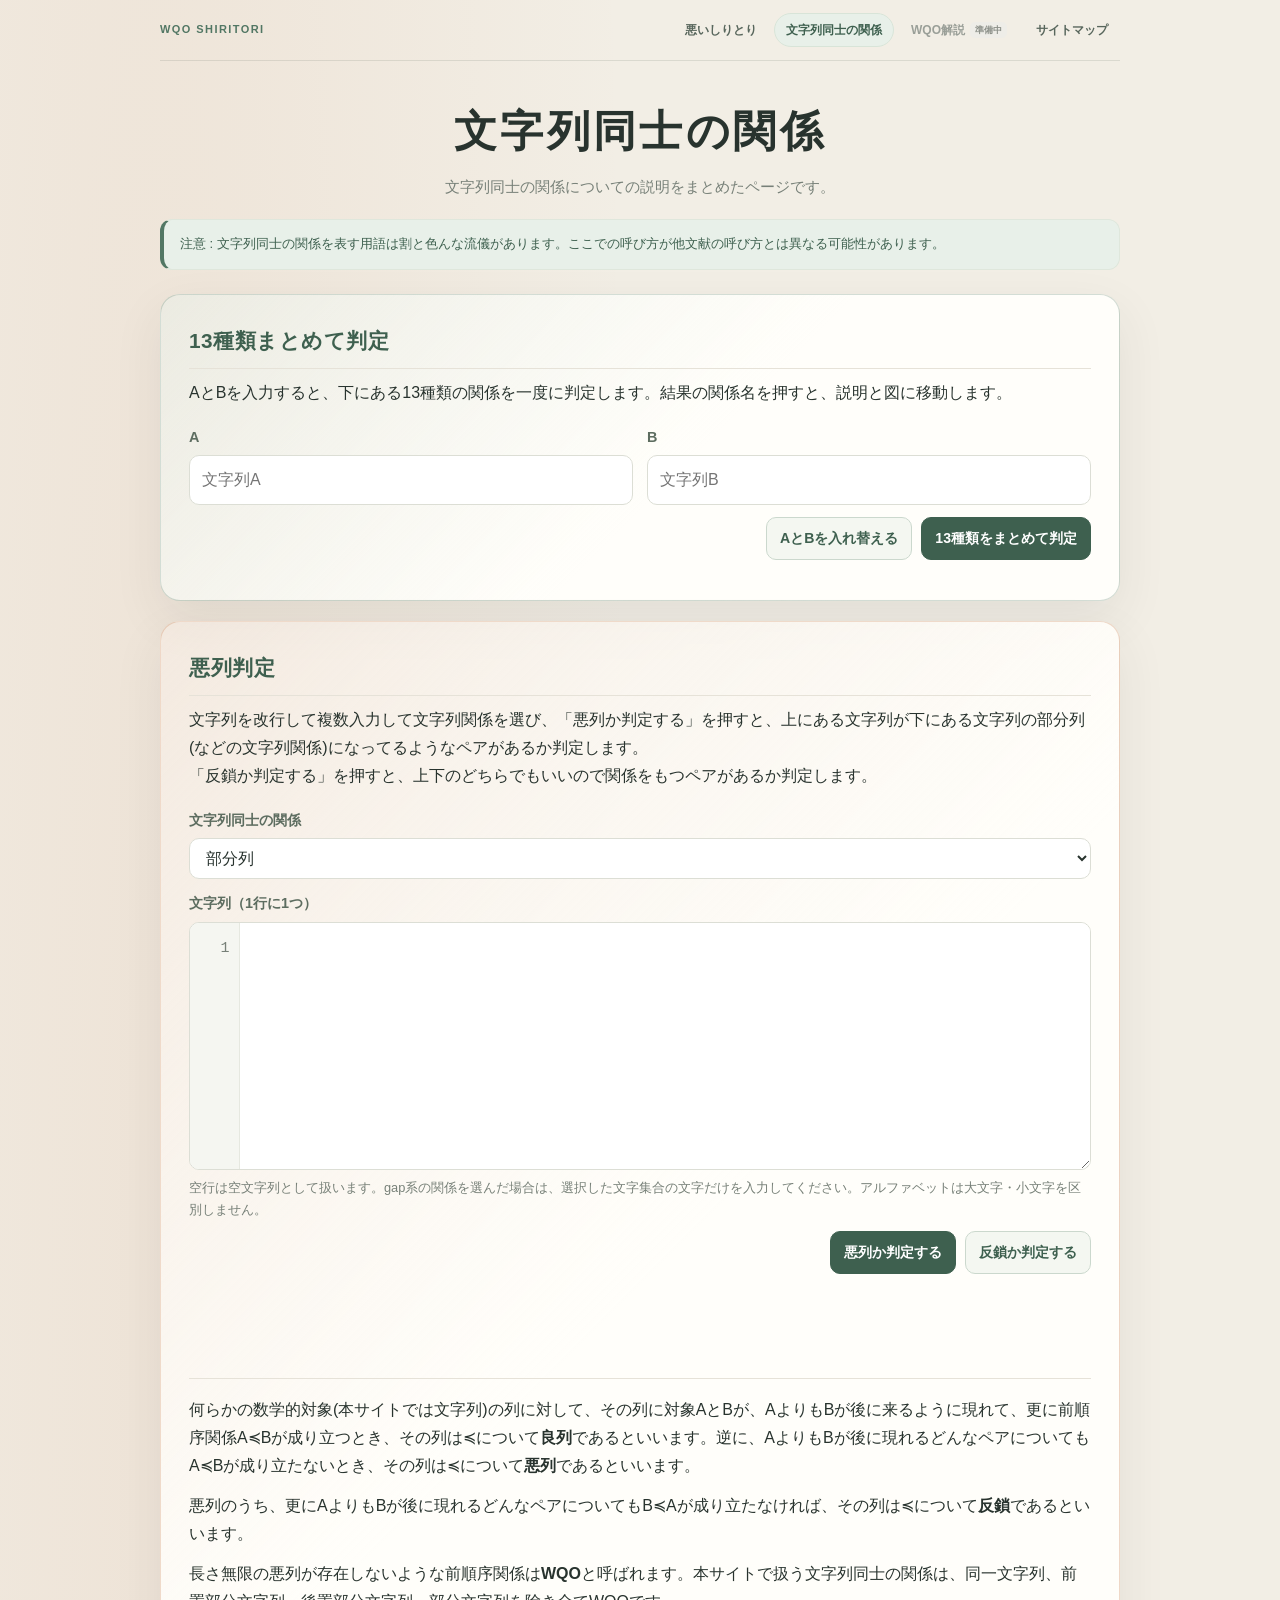
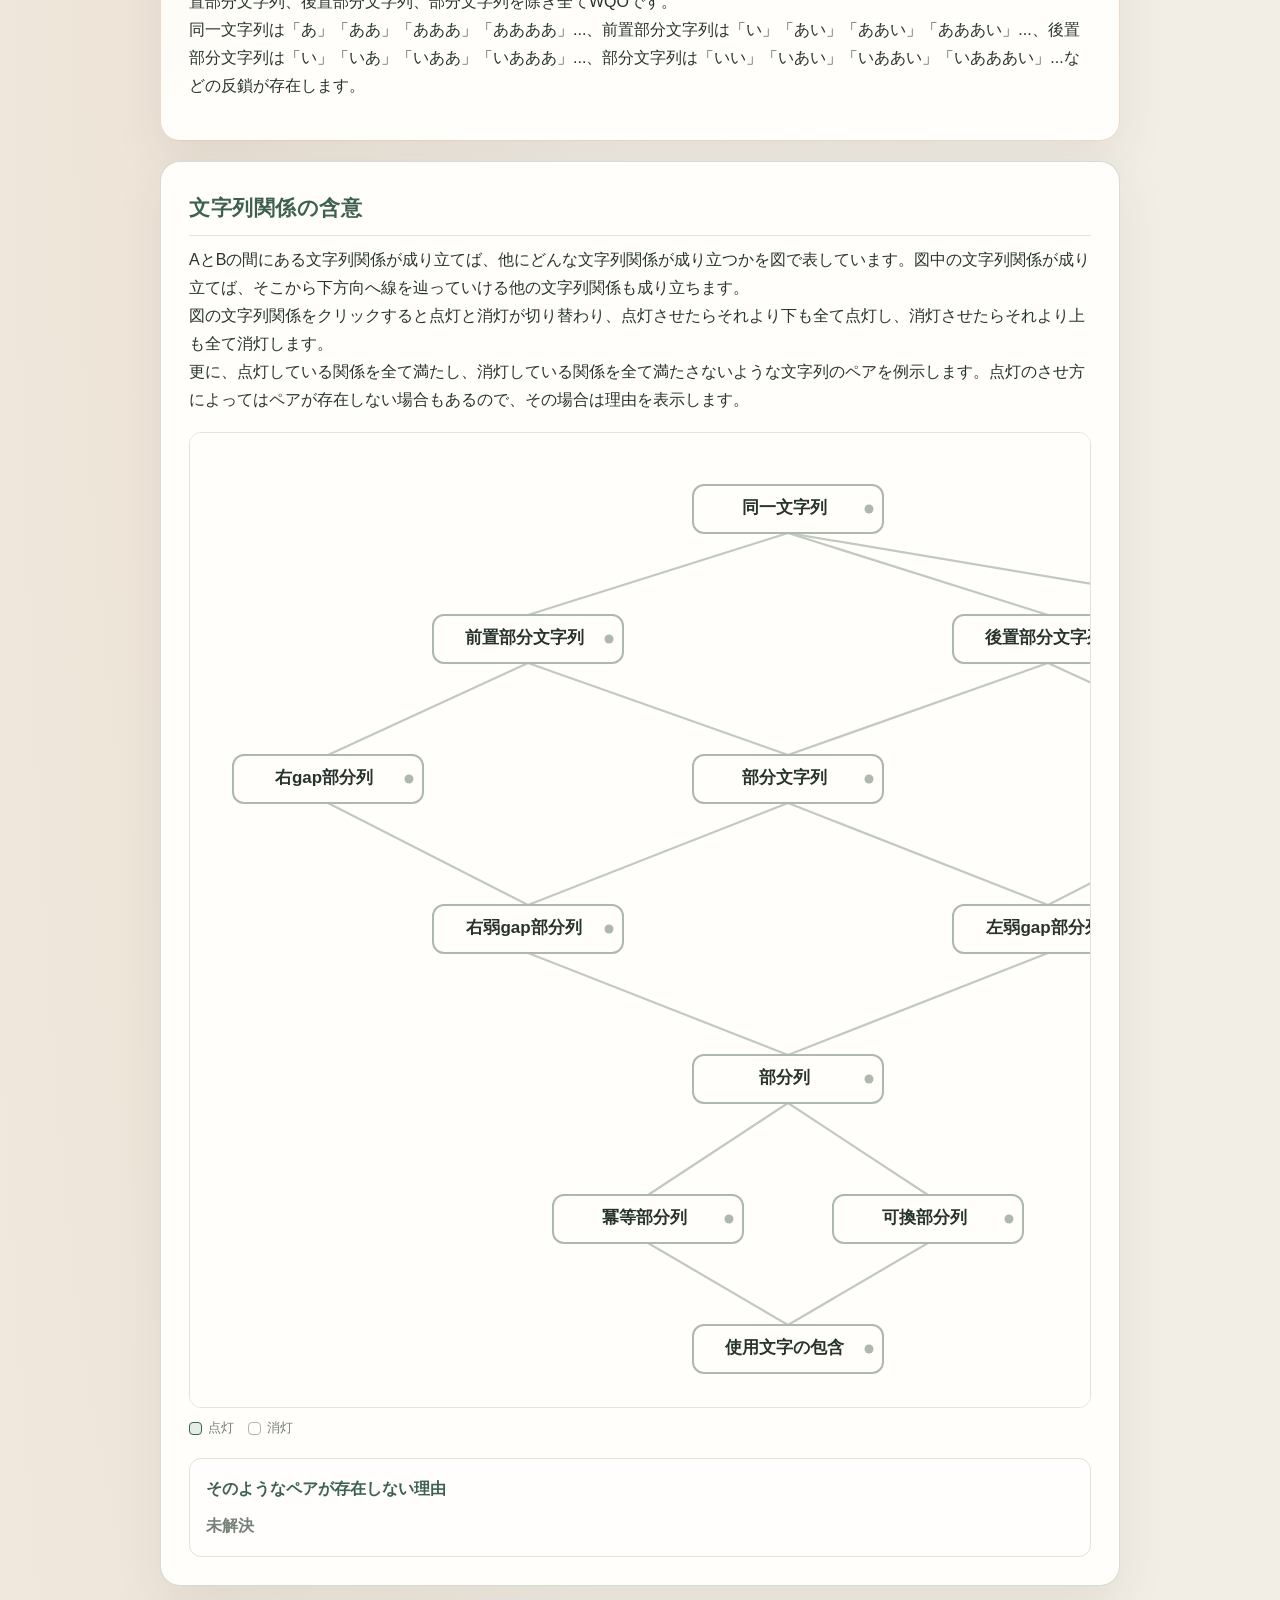
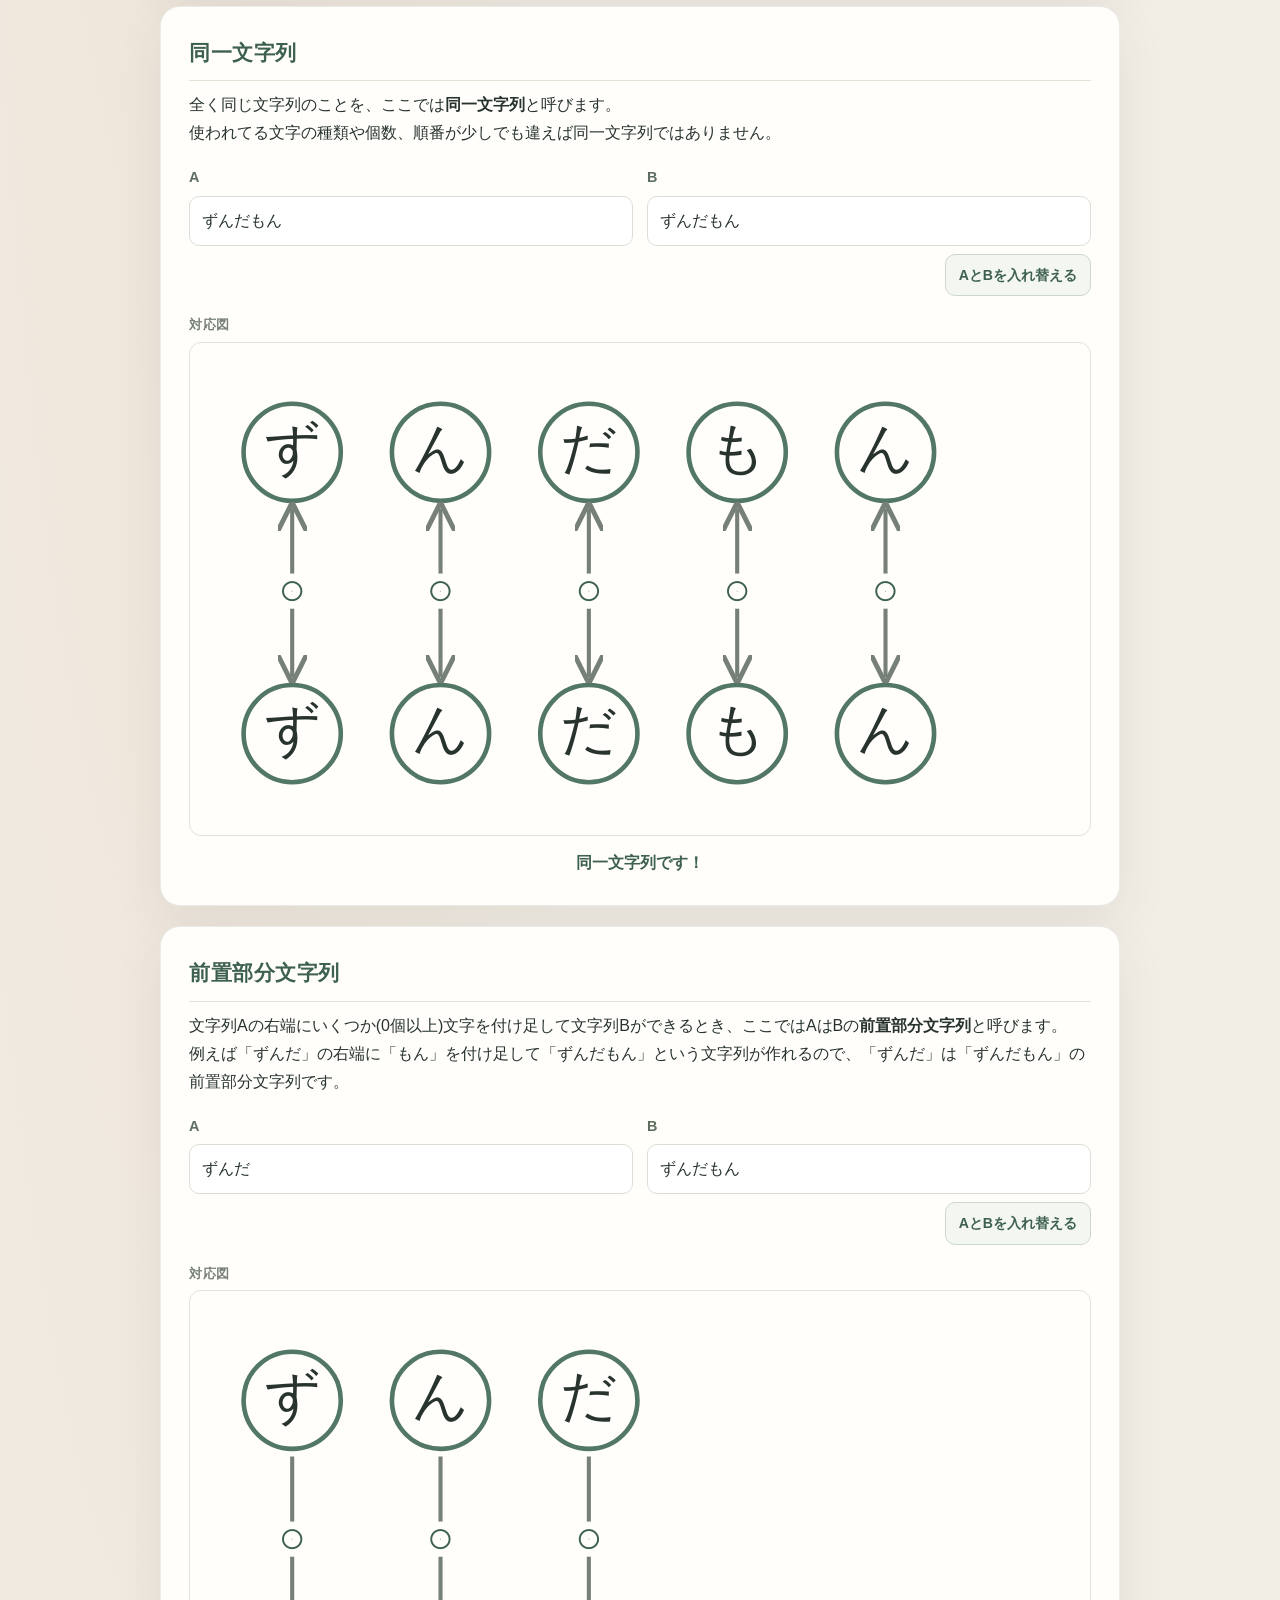
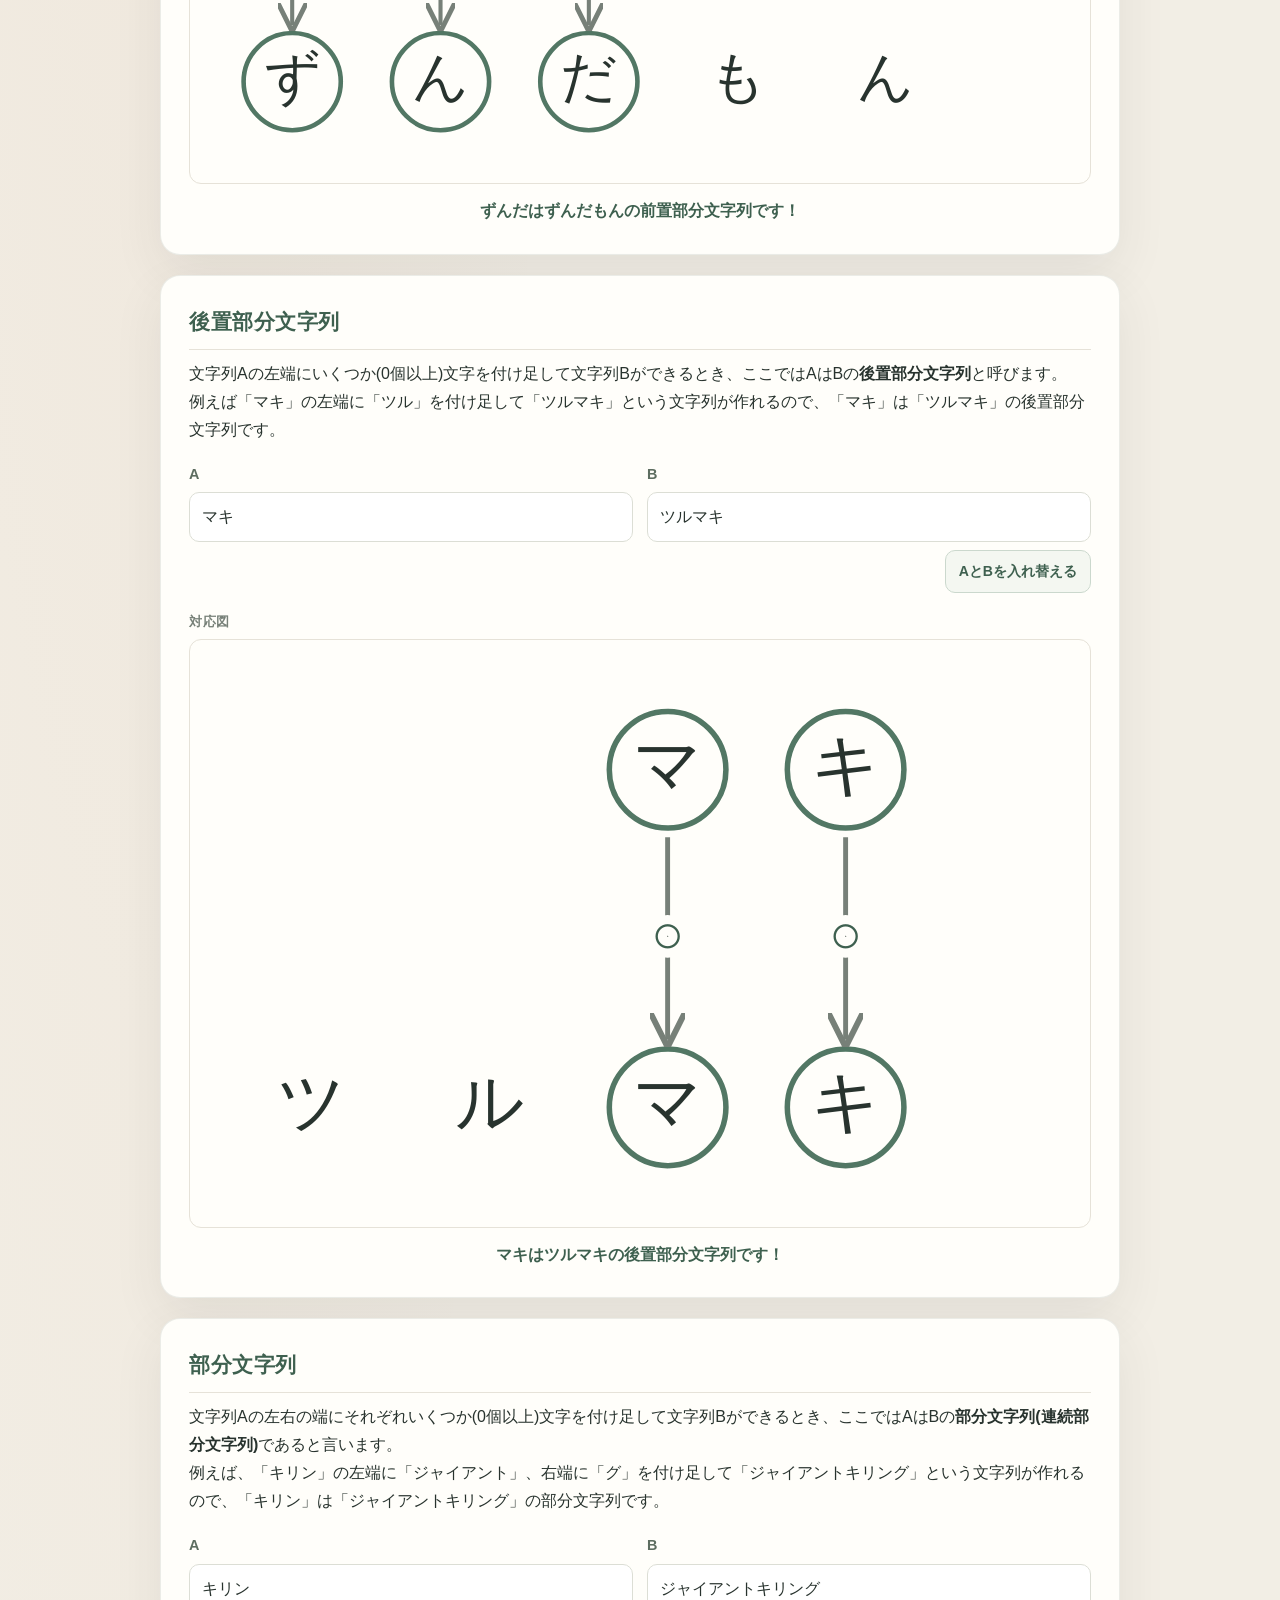
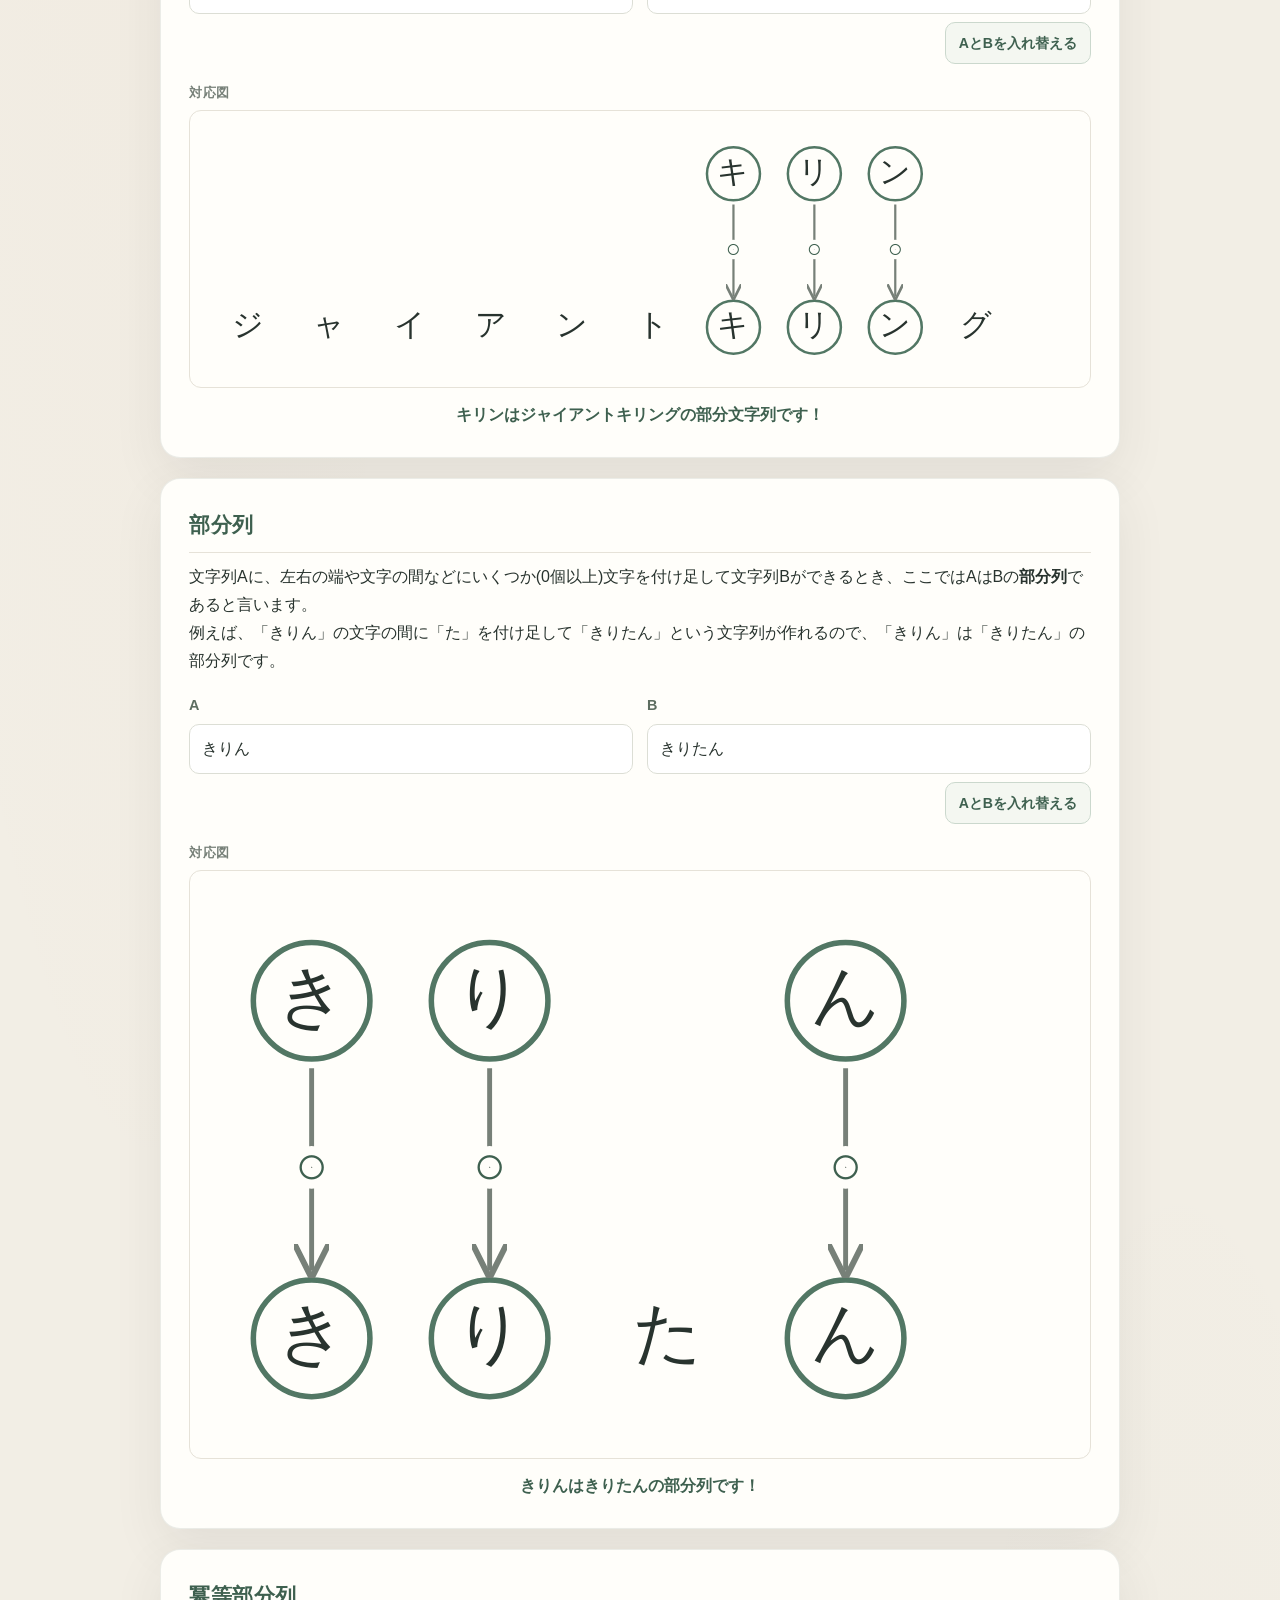
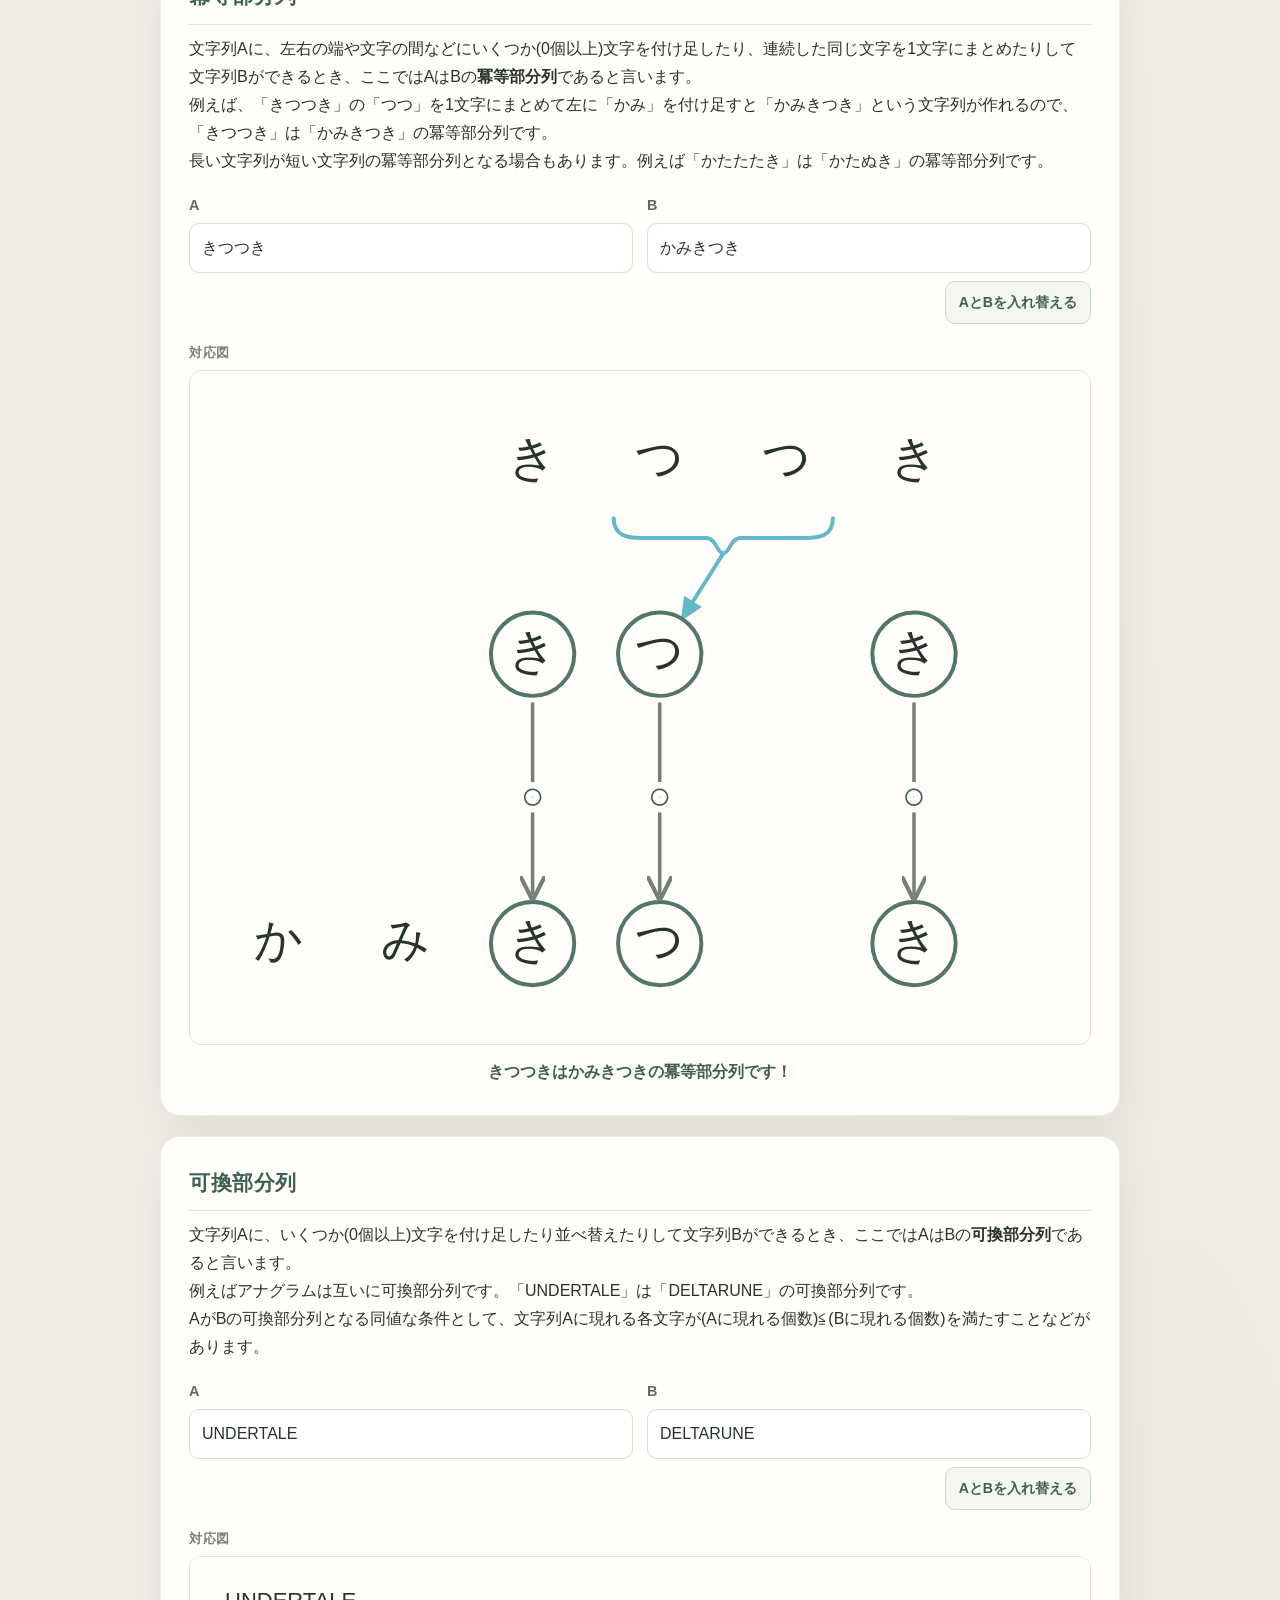
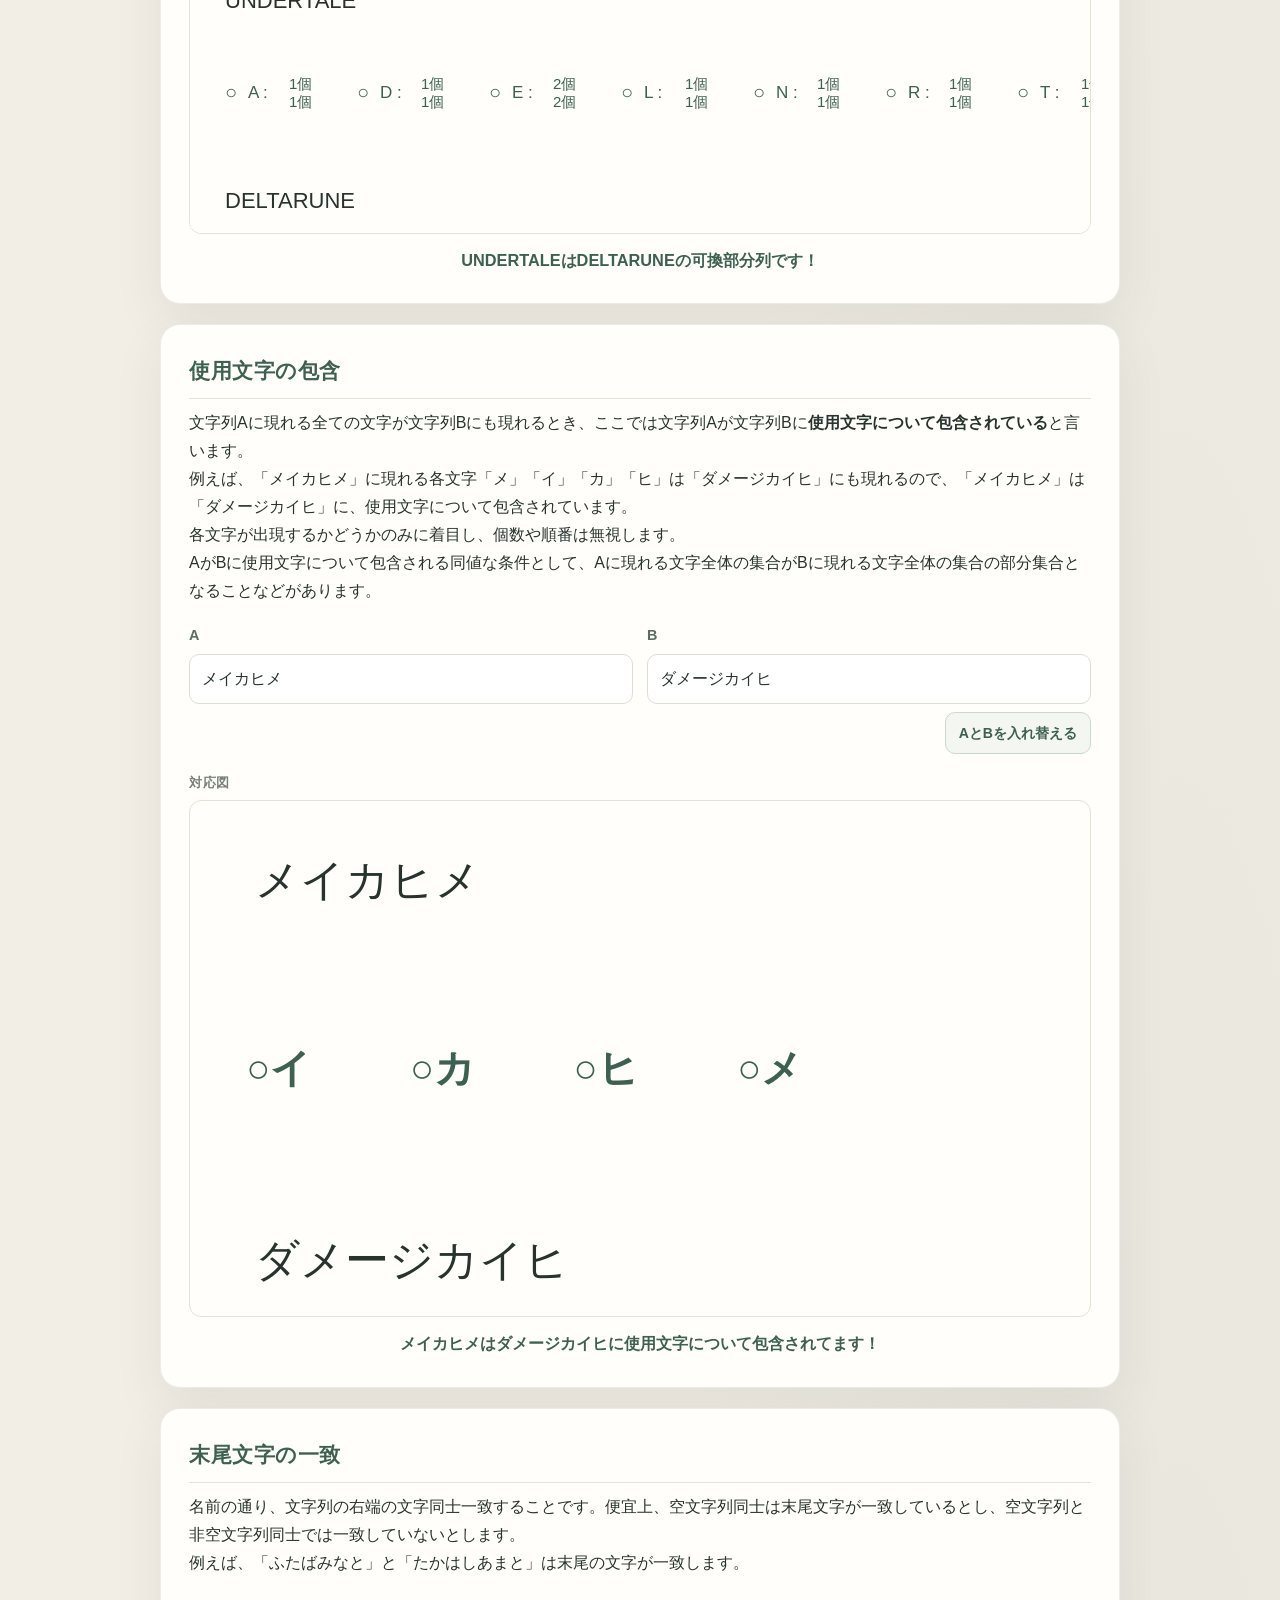
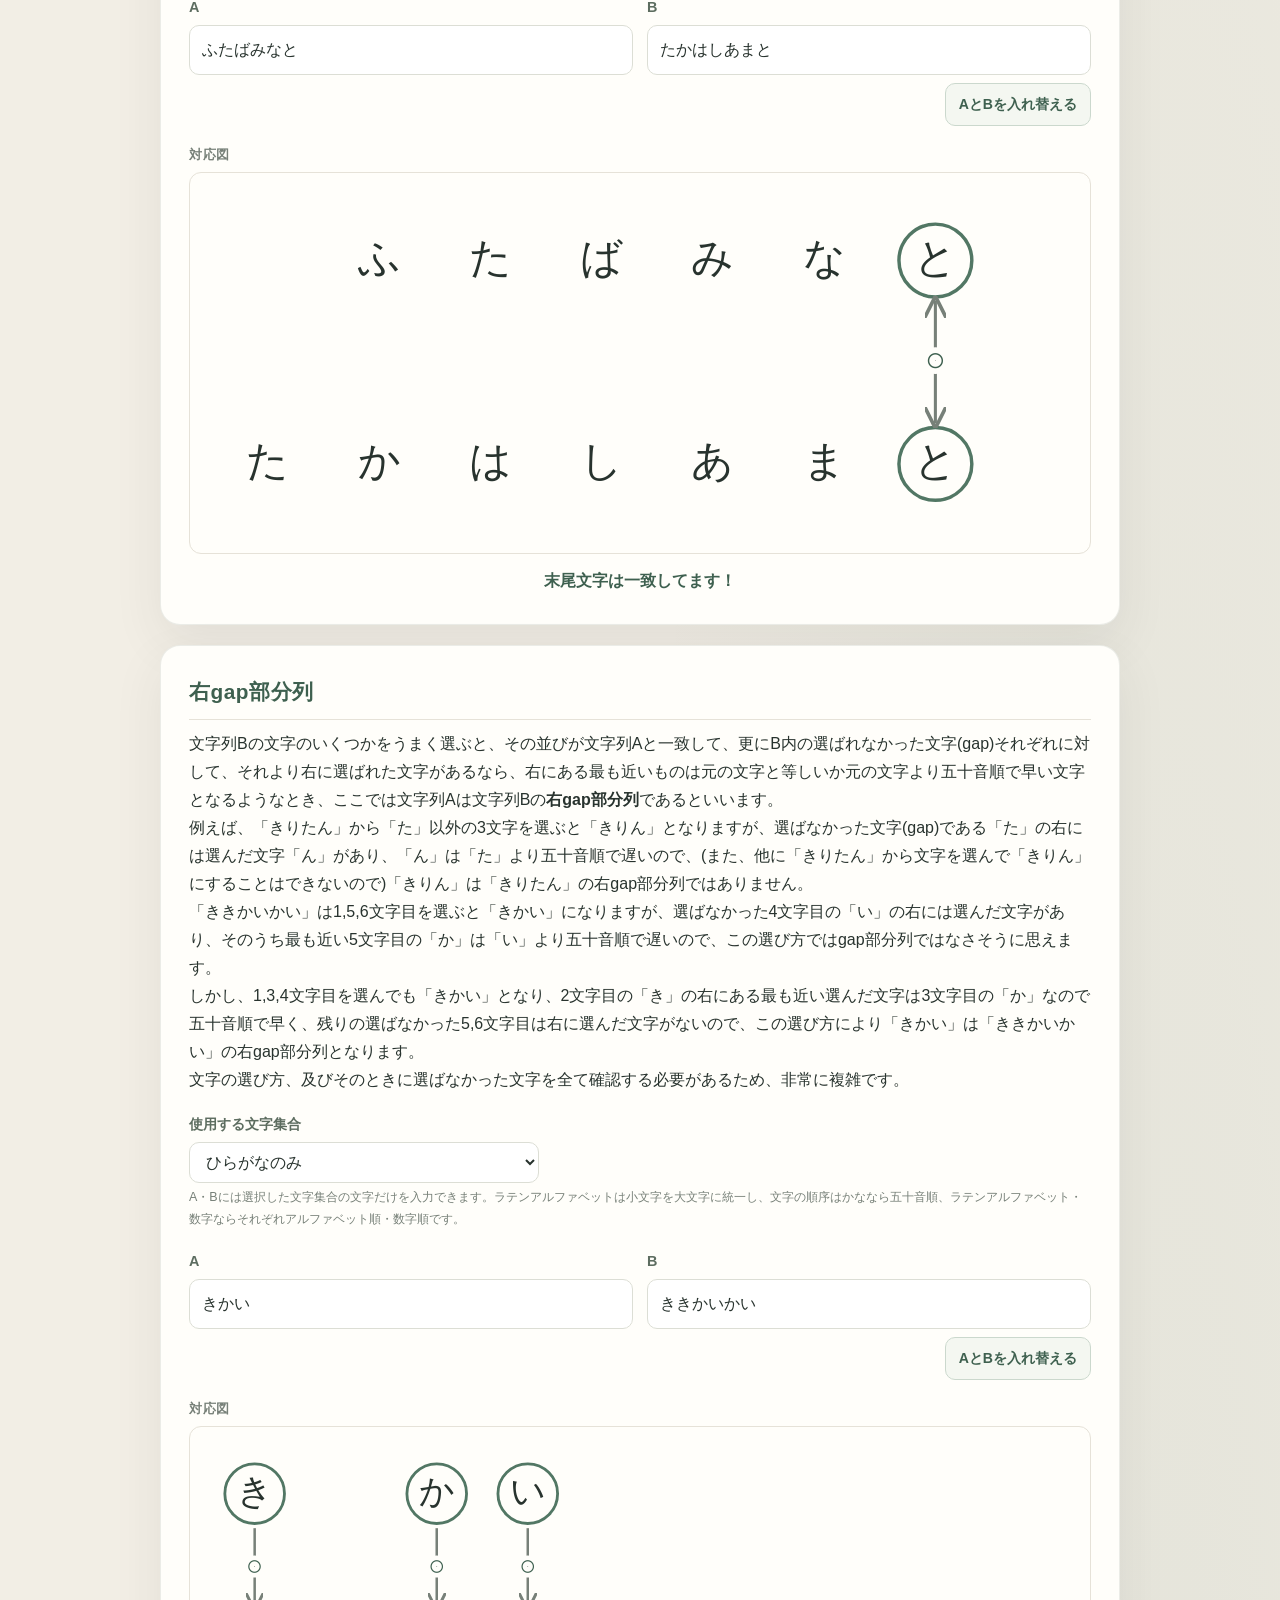
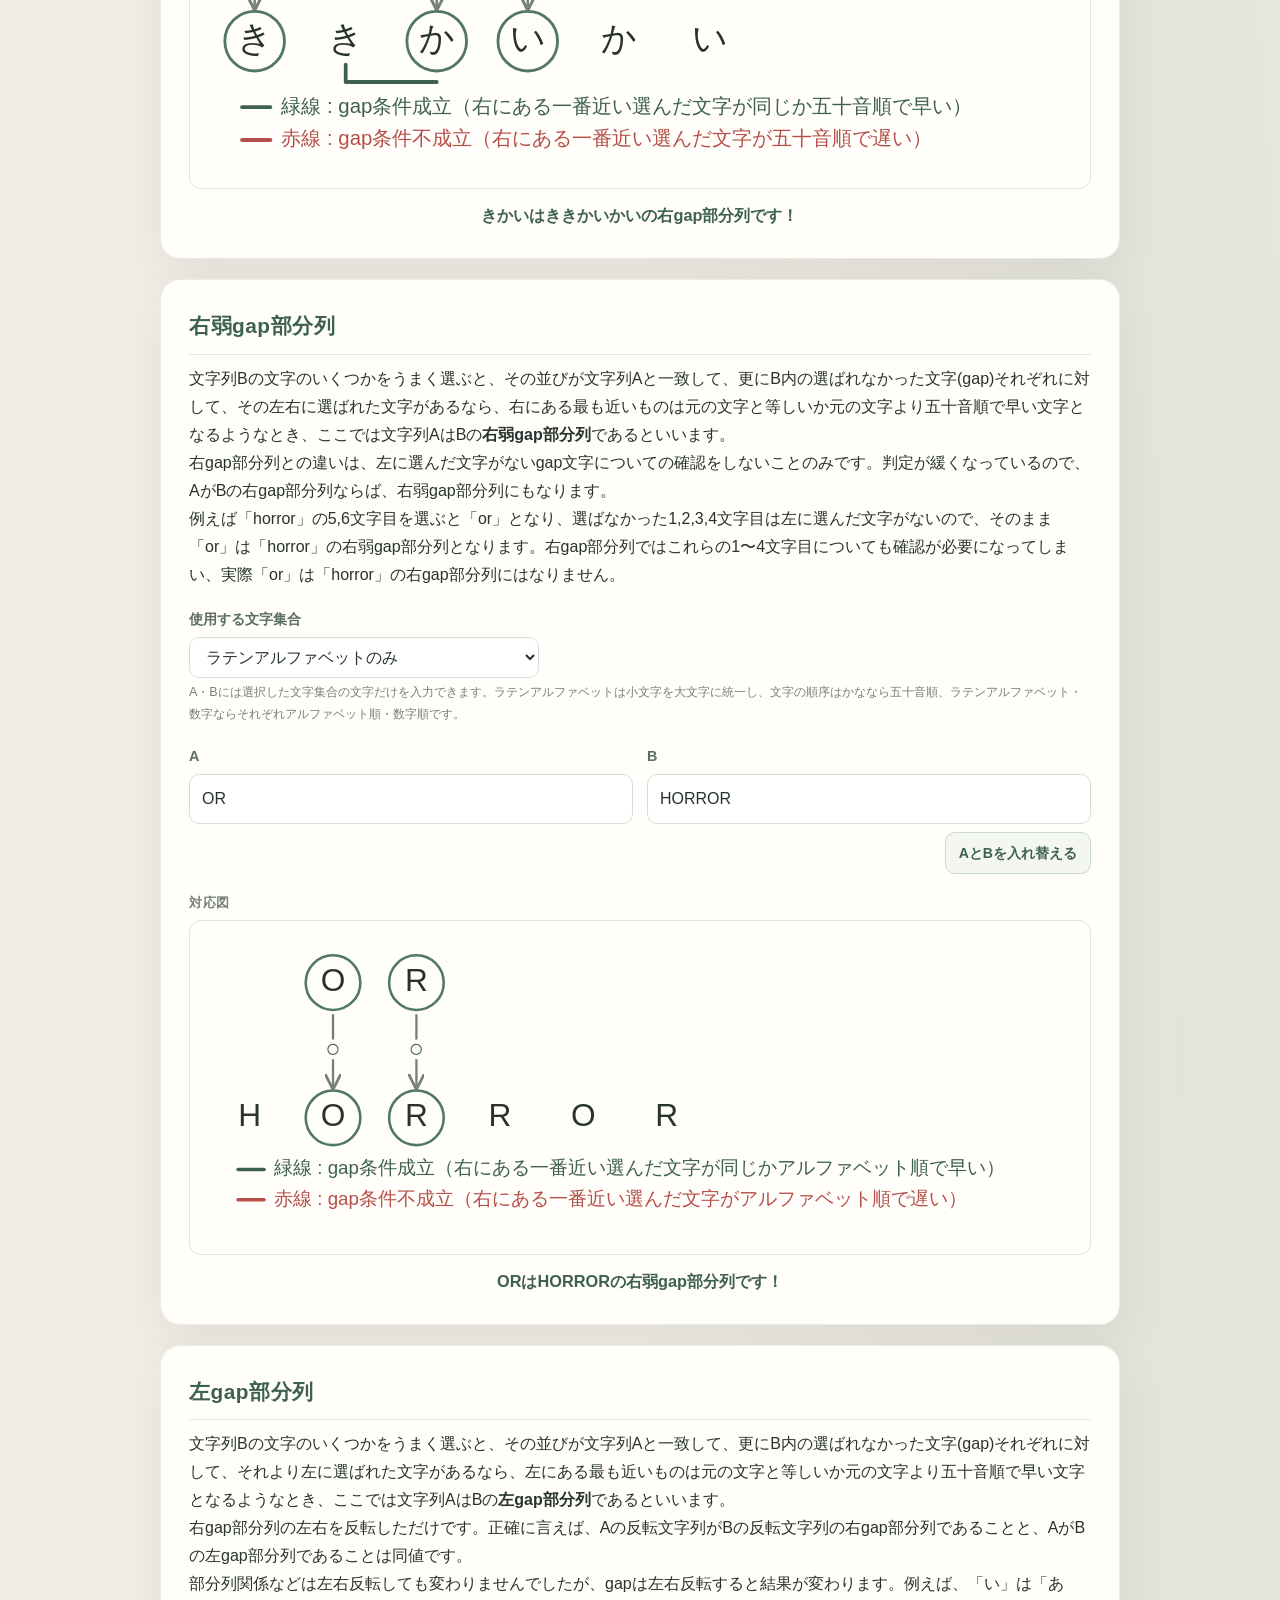
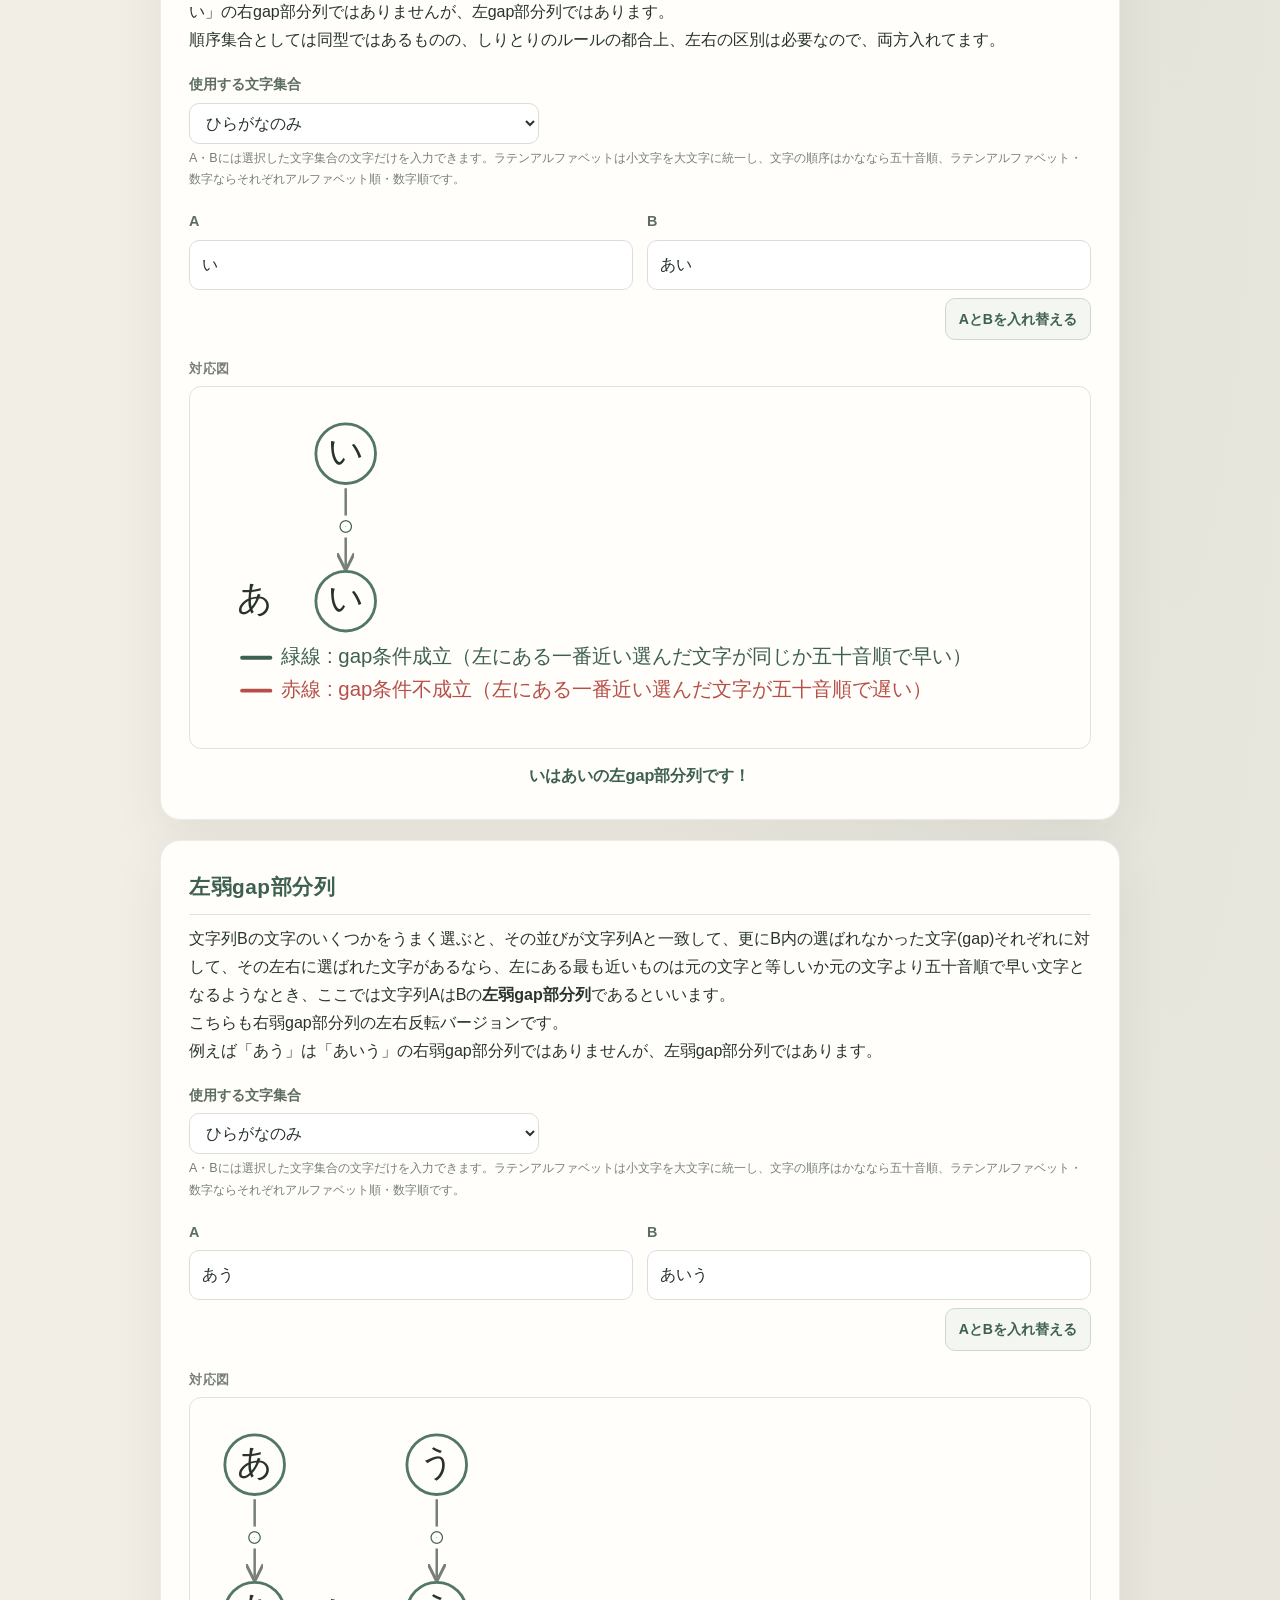
==== commit 040c0950: "Add files via upload" ====
--- a/relation.html
+++ b/relation.html
@@ -515,6 +515,135 @@
     .bad-sequence-result.yes { color: var(--good); }
     .bad-sequence-result.no { color: var(--bad); }
 
+    .implication-card { border-color: rgba(82,119,100,.25); }
+    .implication-diagram-scroll {
+      overflow-x: auto;
+      padding: 12px 8px;
+      border: 1px solid var(--line);
+      border-radius: 12px;
+      background: #fffefa;
+      scrollbar-color: #c6cec4 transparent;
+    }
+    svg.implication-diagram {
+      display: block;
+      width: 1180px;
+      max-width: none;
+      height: auto;
+      margin: 0 auto;
+    }
+    .implication-edge {
+      stroke: #c2c9c0;
+      stroke-width: 2.2;
+      stroke-linecap: round;
+      transition: stroke .15s ease, stroke-width .15s ease;
+    }
+    .implication-edge.is-on {
+      stroke: var(--green);
+      stroke-width: 3.2;
+    }
+    .implication-node { cursor: pointer; outline: none; }
+    .implication-node rect {
+      fill: #fffefa;
+      stroke: #aeb8ac;
+      stroke-width: 2;
+      transition: fill .15s ease, stroke .15s ease, filter .15s ease;
+    }
+    .implication-node text {
+      fill: var(--ink);
+      font-size: 17px;
+      font-weight: 750;
+      text-anchor: middle;
+      dominant-baseline: middle;
+      pointer-events: none;
+    }
+    .implication-node .implication-state-dot { fill: #aeb8ac; }
+    .implication-node.is-on rect {
+      fill: #e3efe5;
+      stroke: var(--green-dark);
+      filter: drop-shadow(0 2px 3px rgba(62,96,79,.12));
+    }
+    .implication-node.is-on text { fill: var(--green-dark); }
+    .implication-node.is-on .implication-state-dot { fill: var(--green-dark); }
+    .implication-node:focus-visible rect,
+    .implication-node:focus rect {
+      stroke: #c77b4e;
+      stroke-width: 3.5;
+    }
+    .implication-state-legend {
+      display: flex;
+      flex-wrap: wrap;
+      gap: 14px;
+      margin: 9px 0 2px;
+      color: var(--muted);
+      font-size: .82rem;
+    }
+    .implication-state-legend span { display: inline-flex; align-items: center; gap: 6px; }
+    .implication-state-swatch {
+      width: 13px;
+      height: 13px;
+      display: inline-block;
+      border: 1px solid #aeb8ac;
+      border-radius: 4px;
+      background: #fffefa;
+    }
+    .implication-state-swatch.is-on {
+      border-color: var(--green-dark);
+      background: #e3efe5;
+    }
+    .implication-example {
+      margin-top: 18px;
+      padding: 16px;
+      border: 1px solid var(--line);
+      border-radius: 12px;
+      background: rgba(255,255,255,.72);
+    }
+    .implication-example h3 {
+      margin: 0 0 9px;
+      color: var(--green-dark);
+      font-size: 1rem;
+    }
+    .implication-pair {
+      display: grid;
+      grid-template-columns: repeat(2, minmax(0, 1fr));
+      gap: 10px;
+      margin-bottom: 12px;
+    }
+    .implication-pair p { margin: 0; }
+    .implication-pair-value {
+      display: block;
+      padding: 9px 11px;
+      border: 1px solid #dcded5;
+      border-radius: 9px;
+      background: white;
+      overflow-wrap: anywhere;
+      font-family: ui-monospace, SFMono-Regular, Consolas, monospace;
+    }
+    .implication-unresolved-text {
+      margin: 0;
+      color: var(--muted);
+      font-weight: 800;
+    }
+    .implication-confirm {
+      appearance: none;
+      border: 1px solid var(--green-dark);
+      border-radius: 10px;
+      padding: 8px 15px;
+      background: var(--green-dark);
+      color: white;
+      font: inherit;
+      font-size: .9rem;
+      font-weight: 750;
+      cursor: pointer;
+    }
+    .implication-confirm:hover { background: #314d3e; }
+    .implication-confirm:focus-visible {
+      outline: 3px solid rgba(82,119,100,.25);
+      outline-offset: 2px;
+    }
+    @media (max-width: 620px) {
+      .implication-pair { grid-template-columns: 1fr; }
+    }
+
     @media (max-width: 620px) {
       .bad-sequence-controls { gap: 10px; }
       .bad-sequence-card .batch-actions { justify-content: stretch; }
@@ -600,7 +729,33 @@
       <div class="bad-sequence-theory">
         <p>何らかの数学的対象(本サイトでは文字列)の列に対して、その列に対象AとBが、AよりもBが後に来るように現れて、更に前順序関係A≼Bが成り立つとき、その列は≼について<strong>良列</strong>であるといいます。逆に、AよりもBが後に現れるどんなペアについてもA≼Bが成り立たないとき、その列は≼について<strong>悪列</strong>であるといいます。</p>
         <p>悪列のうち、更にAよりもBが後に現れるどんなペアについてもB≼Aが成り立たなければ、その列は≼について<strong>反鎖</strong>であるといいます。</p>
-        <p>長さ無限の悪列が存在しないような前順序関係はWQOと呼ばれます。本サイトで扱う文字列同士の関係は、1.から4.を除き全てWQOです。</p>
+        <p>長さ無限の悪列が存在しないような前順序関係は<strong>WQO</strong>と呼ばれます。本サイトで扱う文字列同士の関係は、同一文字列、前置部分文字列、後置部分文字列、部分文字列を除き全てWQOです。<br>同一文字列は「あ」「ああ」「あああ」「ああああ」...、前置部分文字列は「い」「あい」「ああい」「あああい」...、後置部分文字列は「い」「いあ」「いああ」「いあああ」...、部分文字列は「いい」「いあい」「いああい」「いあああい」...などの反鎖が存在します。</p>
+      </div>
+    </section>
+
+    <section class="relation-card implication-card" aria-labelledby="implication-title">
+      <h2 id="implication-title">文字列関係の含意</h2>
+      <p class="explanation">AとBの間にある文字列関係が成り立てば、他にどんな文字列関係が成り立つかを図で表しています。図中の文字列関係が成り立てば、そこから下方向へ線を辿っていける他の文字列関係も成り立ちます。<br>図の文字列関係をクリックすると点灯と消灯が切り替わり、点灯させたらそれより下も全て点灯し、消灯させたらそれより上も全て消灯します。<br>更に、点灯している関係を全て満たし、消灯している関係を全て満たさないような文字列のペアを例示します。点灯のさせ方によってはペアが存在しない場合もあるので、その場合は理由を表示します。</p>
+      <div class="implication-diagram-scroll">
+        <svg class="implication-diagram" id="implication-diagram" viewBox="0 0 1180 950" role="group" aria-label="文字列関係の含意を示すハッセ図。各項目をクリックすると点灯と消灯が切り替わります。"></svg>
+      </div>
+      <div class="implication-state-legend" aria-hidden="true">
+        <span><i class="implication-state-swatch is-on"></i>点灯</span>
+        <span><i class="implication-state-swatch"></i>消灯</span>
+      </div>
+      <div class="implication-example" aria-live="polite">
+        <div id="implication-pair-example" hidden>
+          <h3>文字列のペア</h3>
+          <div class="implication-pair">
+            <p>A<span class="implication-pair-value" id="implication-example-a">あいうえお</span></p>
+            <p>B<span class="implication-pair-value" id="implication-example-b">あいうえお</span></p>
+          </div>
+          <button type="button" class="implication-confirm" id="implication-confirm">確認する</button>
+        </div>
+        <div id="implication-unresolved">
+          <h3>そのようなペアが存在しない理由</h3>
+          <p class="implication-unresolved-text">未解決</p>
+        </div>
       </div>
     </section>
 
@@ -907,7 +1062,7 @@
         return LEFT + column * CELL;
       }
 
-      function isRelation(kind, top, bottom) {
+      function isRelation(kind, top, bottom, charset = 'hiragana') {
         if (kind === 'equal') {
           return top.length === bottom.length && top.every((char, i) => char === bottom[i]);
         }
@@ -933,10 +1088,10 @@
         }
         if (kind === 'usedchars') return top.every(char => bottom.includes(char));
         if (kind === 'lastchar') return (top.length === 0 && bottom.length === 0) || (top.length > 0 && bottom.length > 0 && top[top.length - 1] === bottom[bottom.length - 1]);
-        if (kind === 'rightGap') return findRightGapEmbedding(top, bottom, false, 'hiragana') !== null;
-        if (kind === 'rightWeakGap') return findRightGapEmbedding(top, bottom, true, 'hiragana') !== null;
-        if (kind === 'leftGap') return findLeftGapEmbedding(top, bottom, false, 'hiragana') !== null;
-        if (kind === 'leftWeakGap') return findLeftGapEmbedding(top, bottom, true, 'hiragana') !== null;
+        if (kind === 'rightGap') return findRightGapEmbedding(top, bottom, false, charset) !== null;
+        if (kind === 'rightWeakGap') return findRightGapEmbedding(top, bottom, true, charset) !== null;
+        if (kind === 'leftGap') return findLeftGapEmbedding(top, bottom, false, charset) !== null;
+        if (kind === 'leftWeakGap') return findLeftGapEmbedding(top, bottom, true, charset) !== null;
         return false;
       }
 
@@ -1675,6 +1830,17 @@
         return null;
       }
 
+      // 「13種類まとめて判定」用。個別図解と同じ関係判定を使い、gap系だけ文字集合を指定する。
+      function evaluateRelation(kind, valueA, valueB, charset = null) {
+        if (GAP_KINDS.has(kind)) {
+          if (!charset) return null;
+          const normalizedA = sanitizeGapInput(valueA, charset);
+          const normalizedB = sanitizeGapInput(valueB, charset);
+          return isRelation(kind, splitCharacters(normalizedA), splitCharacters(normalizedB), charset);
+        }
+        return isRelation(kind, splitCharacters(valueA), splitCharacters(valueB));
+      }
+
       // Gap関係の文字順。既存判定で使っているIntl.Collatorと同じ比較器で順位表を作る。
       function makeGapRankInfo(charset) {
         let alphabet;
@@ -2140,6 +2306,169 @@
         [a.value, b.value] = [b.value, a.value];
         if (!document.getElementById('batch-results').hidden) updateBatchResults();
       });
+
+      // 文字列関係のハッセ図。辺は上から下への含意を表し、矢印は付けない。
+      const implicationNodes = [
+        { id: 'equal', label: '同一文字列', x: 495, y: 40 },
+        { id: 'prefix', label: '前置部分文字列', x: 235, y: 170 },
+        { id: 'suffix', label: '後置部分文字列', x: 755, y: 170 },
+        { id: 'lastchar', label: '末尾文字の一致', x: 985, y: 170 },
+        { id: 'substring', label: '部分文字列', x: 495, y: 310 },
+        { id: 'rightGap', label: '右gap部分列', x: 35, y: 310 },
+        { id: 'leftGap', label: '左gap部分列', x: 955, y: 310 },
+        { id: 'rightWeakGap', label: '右弱gap部分列', x: 235, y: 460 },
+        { id: 'leftWeakGap', label: '左弱gap部分列', x: 755, y: 460 },
+        { id: 'subsequence', label: '部分列', x: 495, y: 610 },
+        { id: 'idempotent', label: '冪等部分列', x: 355, y: 750 },
+        { id: 'commutative', label: '可換部分列', x: 635, y: 750 },
+        { id: 'usedchars', label: '使用文字の包含', x: 495, y: 880 }
+      ];
+      const implicationEdges = [
+        ['equal', 'prefix'], ['equal', 'suffix'], ['equal', 'lastchar'],
+        ['prefix', 'substring'], ['prefix', 'rightGap'],
+        ['suffix', 'substring'], ['suffix', 'leftGap'],
+        ['substring', 'rightWeakGap'], ['substring', 'leftWeakGap'],
+        ['rightGap', 'rightWeakGap'], ['leftGap', 'leftWeakGap'],
+        ['rightWeakGap', 'subsequence'], ['leftWeakGap', 'subsequence'],
+        ['subsequence', 'idempotent'], ['subsequence', 'commutative'],
+        ['idempotent', 'usedchars'], ['commutative', 'usedchars']
+      ];
+      const implicationNodeById = new Map(implicationNodes.map(node => [node.id, node]));
+      const implicationDescendants = new Map(implicationNodes.map(node => [node.id, new Set([node.id])]));
+      const implicationAncestors = new Map(implicationNodes.map(node => [node.id, new Set([node.id])]));
+      for (const [upper, lower] of implicationEdges) {
+        implicationDescendants.get(upper).add(lower);
+        implicationAncestors.get(lower).add(upper);
+      }
+      // 推移閉包を求め、クリック時に含意される全ノードを一括で更新する。
+      for (const node of implicationNodes) {
+        const descendants = implicationDescendants.get(node.id);
+        const queue = [...descendants];
+        while (queue.length) {
+          const current = queue.shift();
+          for (const [upper, lower] of implicationEdges) {
+            if (upper === current && !descendants.has(lower)) {
+              descendants.add(lower);
+              queue.push(lower);
+            }
+          }
+        }
+      }
+      for (const node of implicationNodes) {
+        const ancestors = implicationAncestors.get(node.id);
+        const queue = [...ancestors];
+        while (queue.length) {
+          const current = queue.shift();
+          for (const [upper, lower] of implicationEdges) {
+            if (lower === current && !ancestors.has(upper)) {
+              ancestors.add(upper);
+              queue.push(upper);
+            }
+          }
+        }
+      }
+
+      const implicationDiagram = document.getElementById('implication-diagram');
+      const implicationActive = new Set(); // 初期状態は全て消灯。
+      const implicationNodeElements = new Map();
+      const implicationEdgeElements = [];
+      const implicationNodeWidth = 190;
+      const implicationNodeHeight = 48;
+
+      // 線を先に描画し、クリック可能なノードをその上に重ねる。
+      for (const [upper, lower] of implicationEdges) {
+        const from = implicationNodeById.get(upper);
+        const to = implicationNodeById.get(lower);
+        const line = makeSvgElement('line', {
+          x1: from.x + implicationNodeWidth / 2,
+          y1: from.y + implicationNodeHeight,
+          x2: to.x + implicationNodeWidth / 2,
+          y2: to.y,
+          class: 'implication-edge',
+          'data-from': upper,
+          'data-to': lower
+        });
+        implicationDiagram.appendChild(line);
+        implicationEdgeElements.push({ element: line, from: upper, to: lower });
+      }
+
+      for (const node of implicationNodes) {
+        const group = makeSvgElement('g', {
+          class: 'implication-node',
+          transform: `translate(${node.x} ${node.y})`,
+          tabindex: 0,
+          role: 'button',
+          'aria-label': `${node.label}を点灯または消灯`,
+          'aria-pressed': 'false',
+          'data-kind': node.id
+        });
+        group.appendChild(makeSvgElement('rect', {
+          x: 0, y: 0, width: implicationNodeWidth, height: implicationNodeHeight, rx: 11
+        }));
+        group.appendChild(makeSvgElement('circle', {
+          cx: implicationNodeWidth - 14, cy: implicationNodeHeight / 2, r: 4.5,
+          class: 'implication-state-dot'
+        }));
+        group.appendChild(makeSvgElement('text', {
+          x: implicationNodeWidth / 2 - 4, y: implicationNodeHeight / 2
+        }, node.label));
+        implicationDiagram.appendChild(group);
+        implicationNodeElements.set(node.id, group);
+      }
+
+      const implicationPairExample = document.getElementById('implication-pair-example');
+      const implicationUnresolved = document.getElementById('implication-unresolved');
+      function renderImplicationState() {
+        for (const node of implicationNodes) {
+          const element = implicationNodeElements.get(node.id);
+          const isOn = implicationActive.has(node.id);
+          element.classList.toggle('is-on', isOn);
+          element.setAttribute('aria-pressed', String(isOn));
+          element.setAttribute('aria-label', `${node.label}：${isOn ? '点灯中' : '消灯中'}。クリックで切り替え`);
+        }
+        for (const edge of implicationEdgeElements) {
+          edge.element.classList.toggle('is-on', implicationActive.has(edge.from) && implicationActive.has(edge.to));
+        }
+
+        // 現段階では同一文字列が点灯する場合のみ、全13関係を満たす仮の例を表示する。
+        const hasKnownPair = implicationActive.has('equal');
+        implicationPairExample.hidden = !hasKnownPair;
+        implicationUnresolved.hidden = hasKnownPair;
+      }
+
+      function toggleImplicationNode(kind) {
+        if (!implicationNodeById.has(kind)) return;
+        if (implicationActive.has(kind)) {
+          // ある関係を消灯すると、その関係を含意する上側の関係も全て消灯する。
+          for (const ancestor of implicationAncestors.get(kind)) implicationActive.delete(ancestor);
+        } else {
+          // ある関係を点灯すると、その関係から下に辿れる関係も全て点灯する。
+          for (const descendant of implicationDescendants.get(kind)) implicationActive.add(descendant);
+        }
+        renderImplicationState();
+      }
+
+      implicationDiagram.addEventListener('click', event => {
+        const node = event.target.closest('.implication-node[data-kind]');
+        if (node) toggleImplicationNode(node.dataset.kind);
+      });
+      implicationDiagram.addEventListener('keydown', event => {
+        const node = event.target.closest('.implication-node[data-kind]');
+        if (!node || (event.key !== 'Enter' && event.key !== ' ')) return;
+        event.preventDefault();
+        toggleImplicationNode(node.dataset.kind);
+      });
+
+      document.getElementById('implication-confirm').addEventListener('click', () => {
+        const valueA = 'あいうえお';
+        const valueB = 'あいうえお';
+        document.getElementById('batch-a').value = valueA;
+        document.getElementById('batch-b').value = valueB;
+        updateBatchResults();
+        document.querySelector('.batch-card').scrollIntoView({ behavior: 'smooth', block: 'start' });
+        document.getElementById('batch-a').focus({ preventScroll: true });
+      });
+      renderImplicationState();
 
       document.querySelectorAll('.relation-card[data-kind]').forEach(card => {
         const swap = card.querySelector('[data-swap-card]');
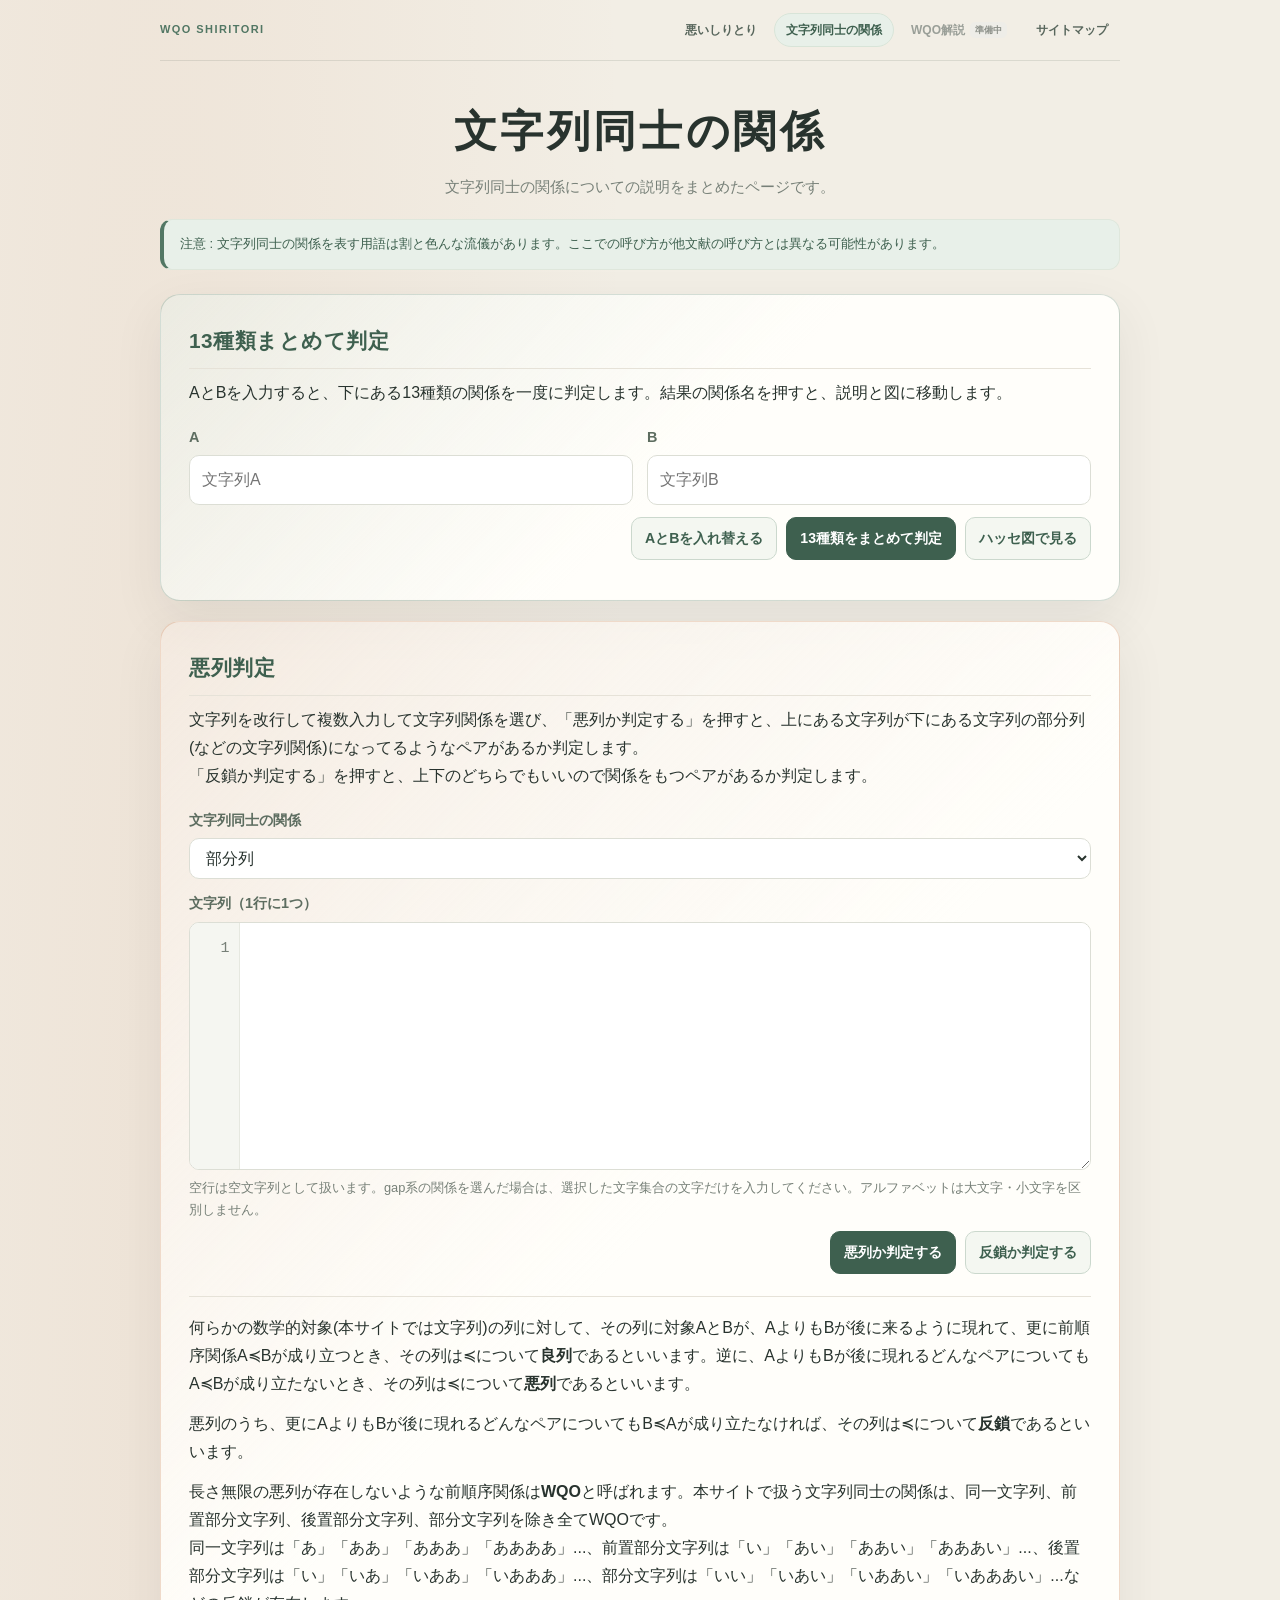
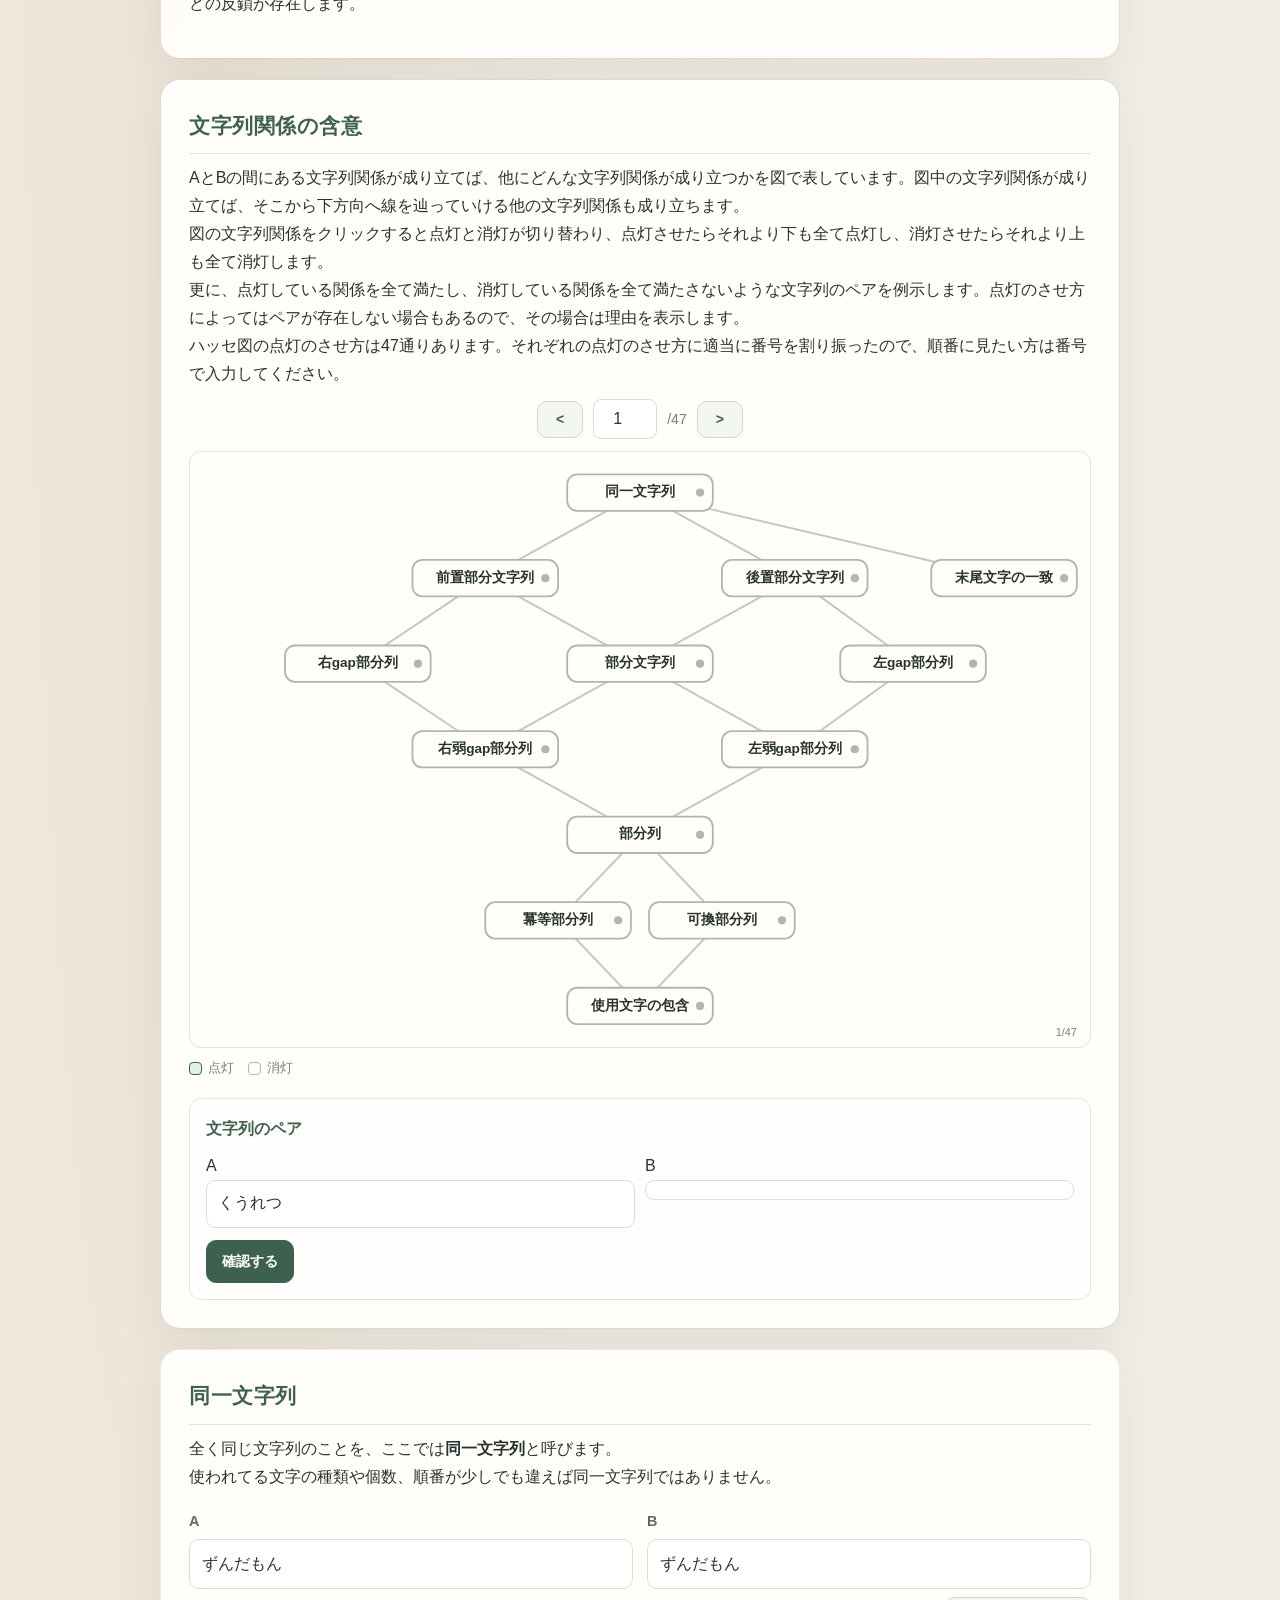
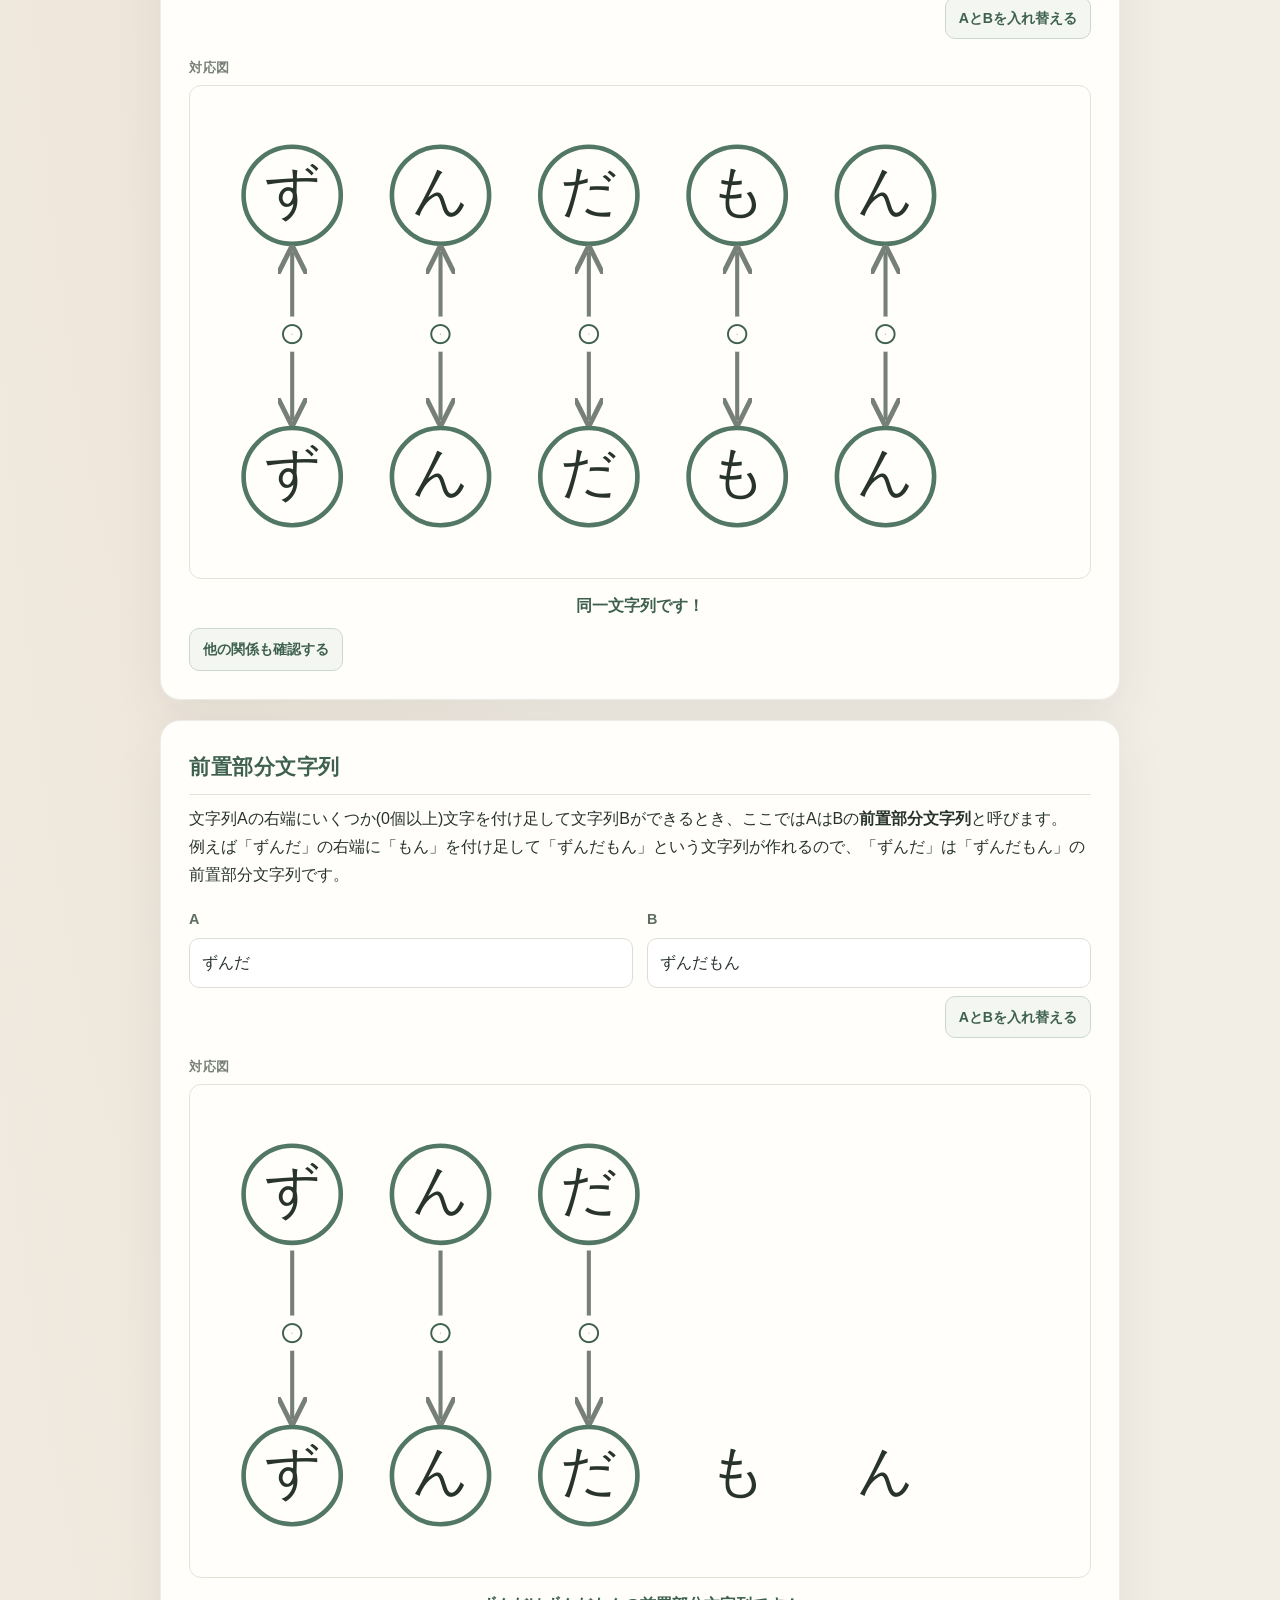
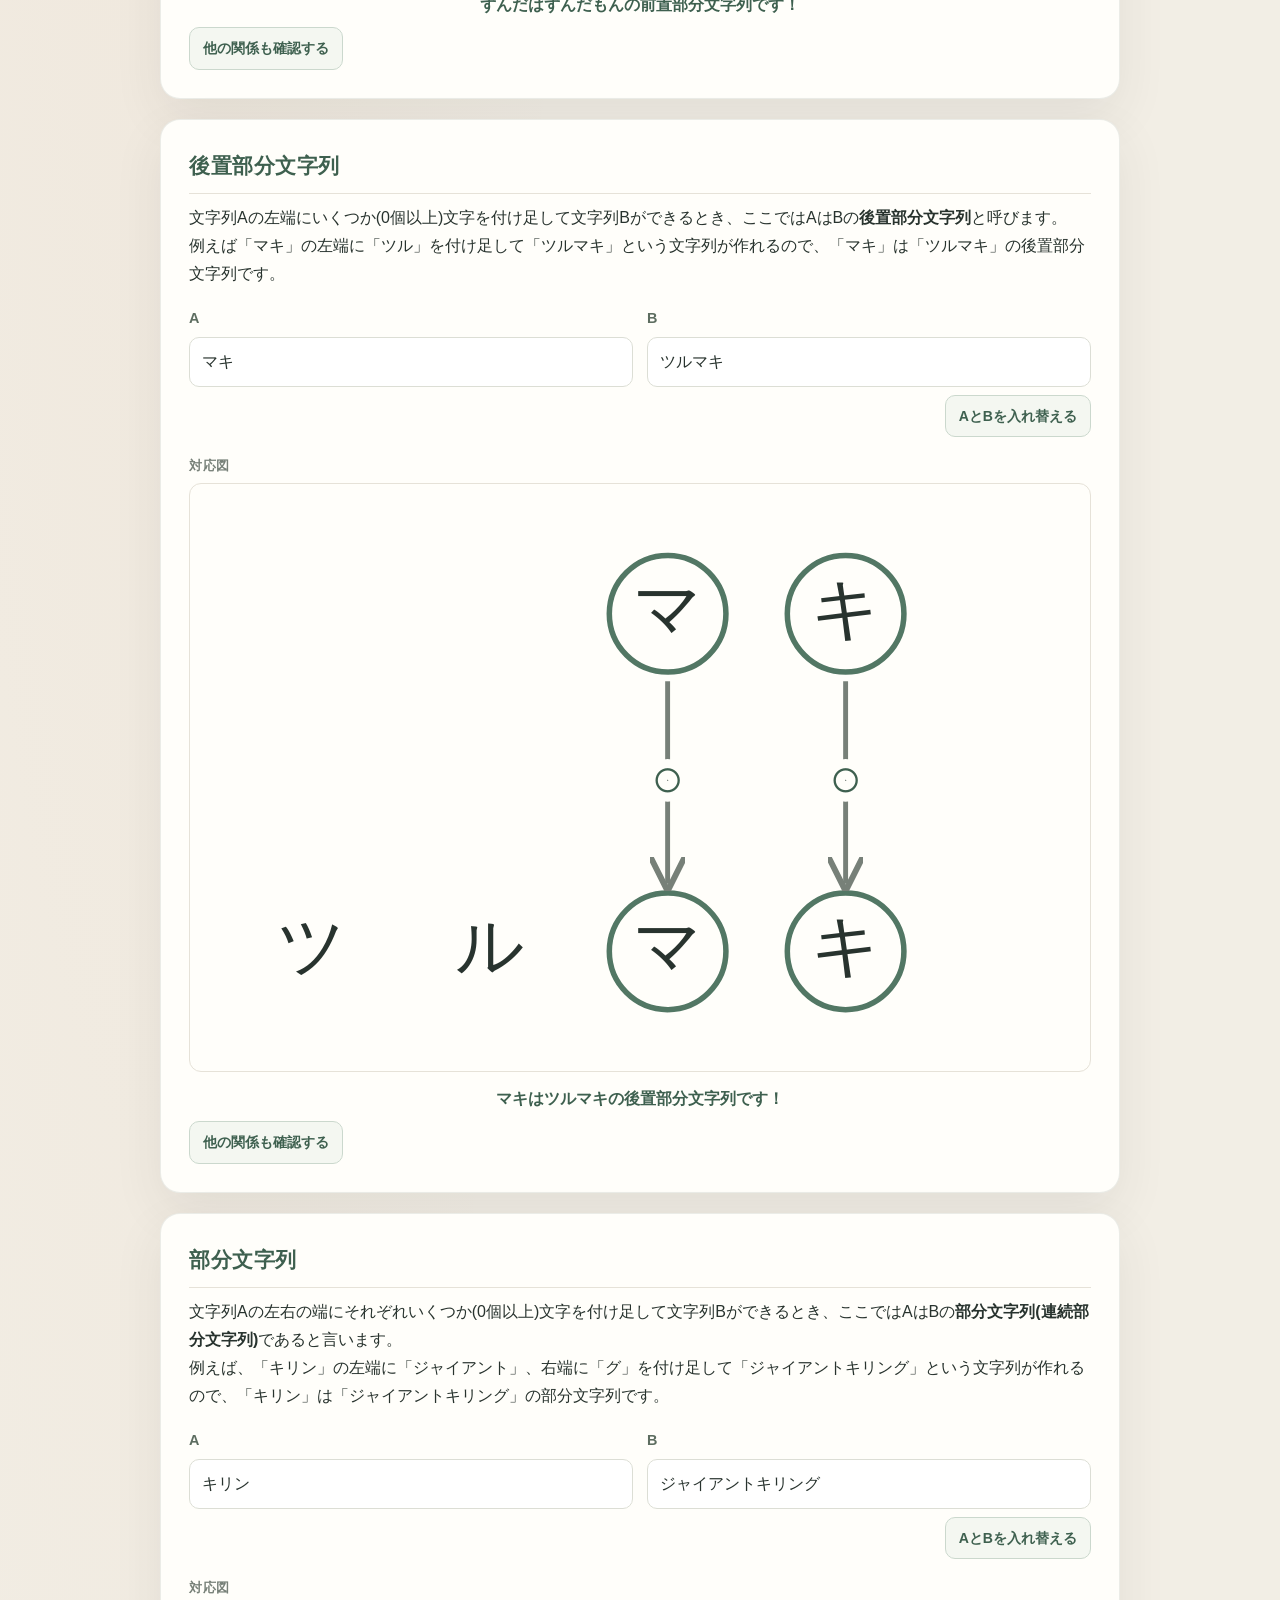
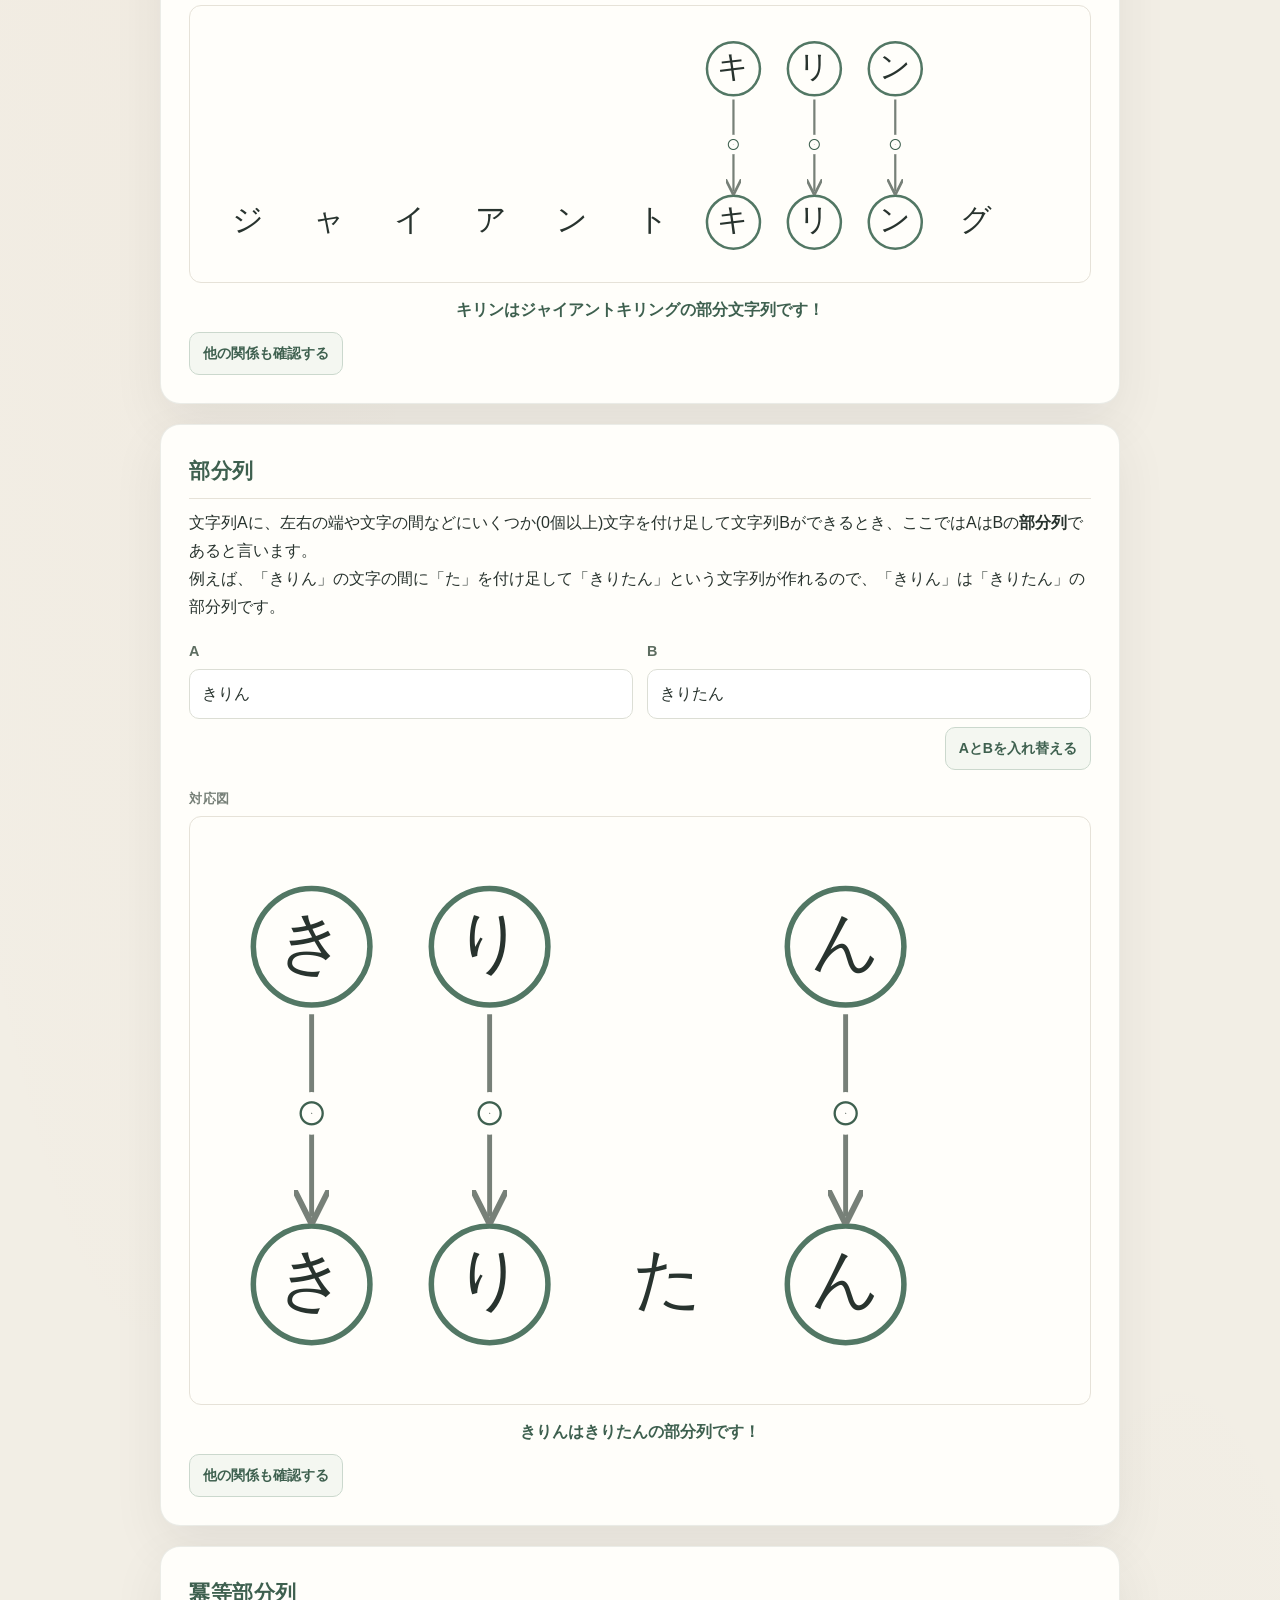
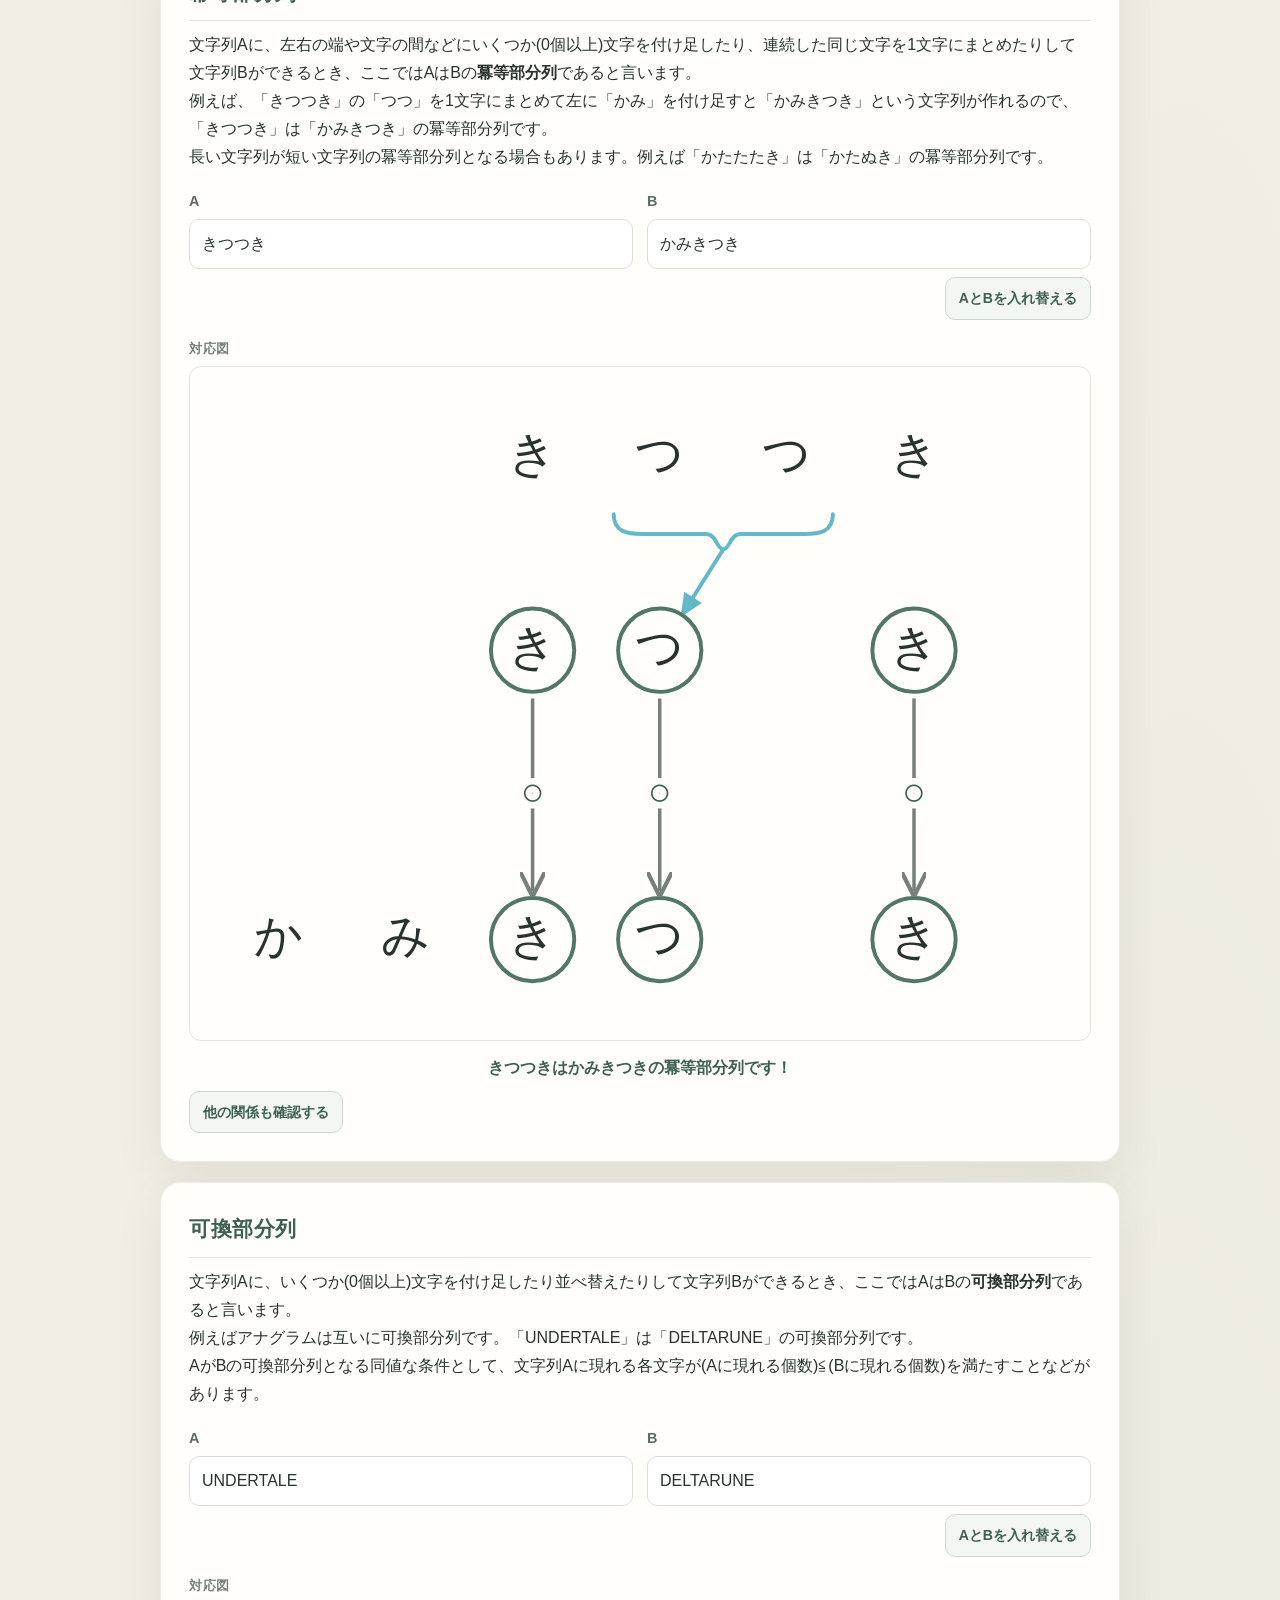
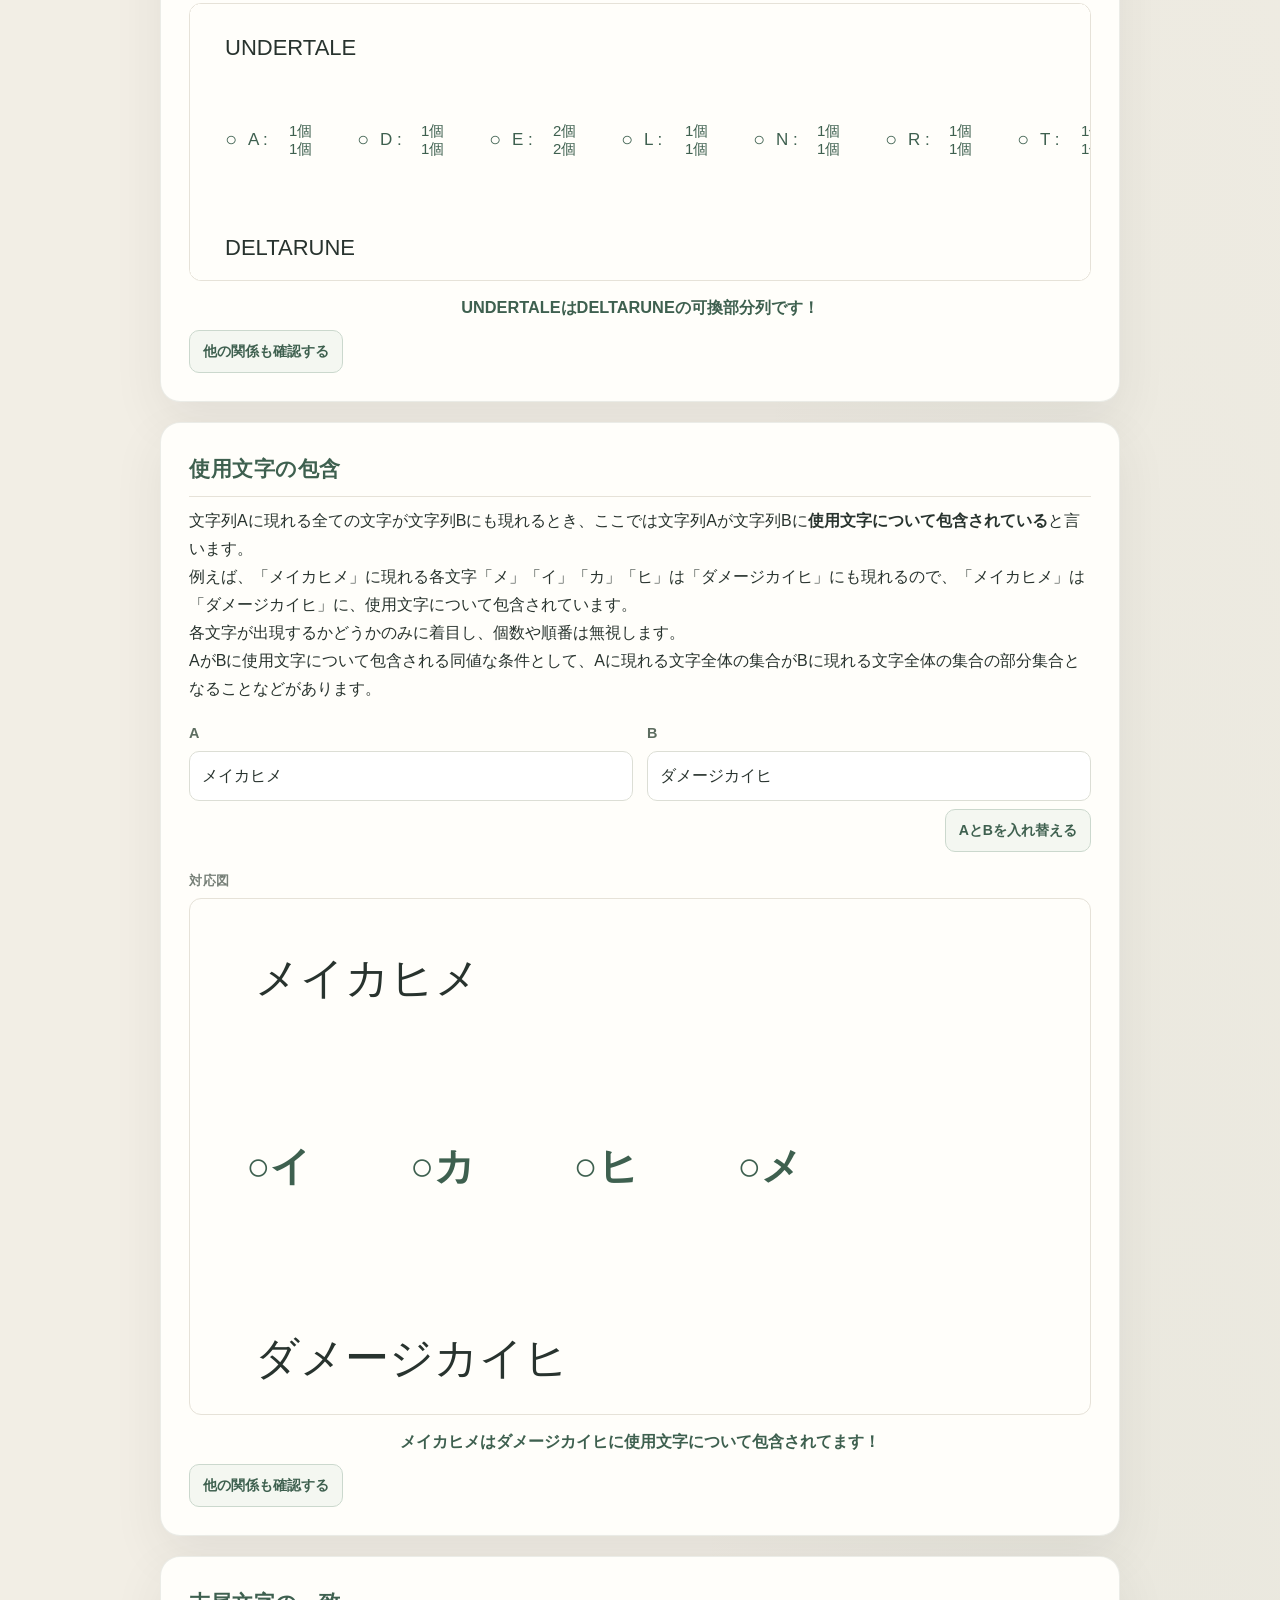
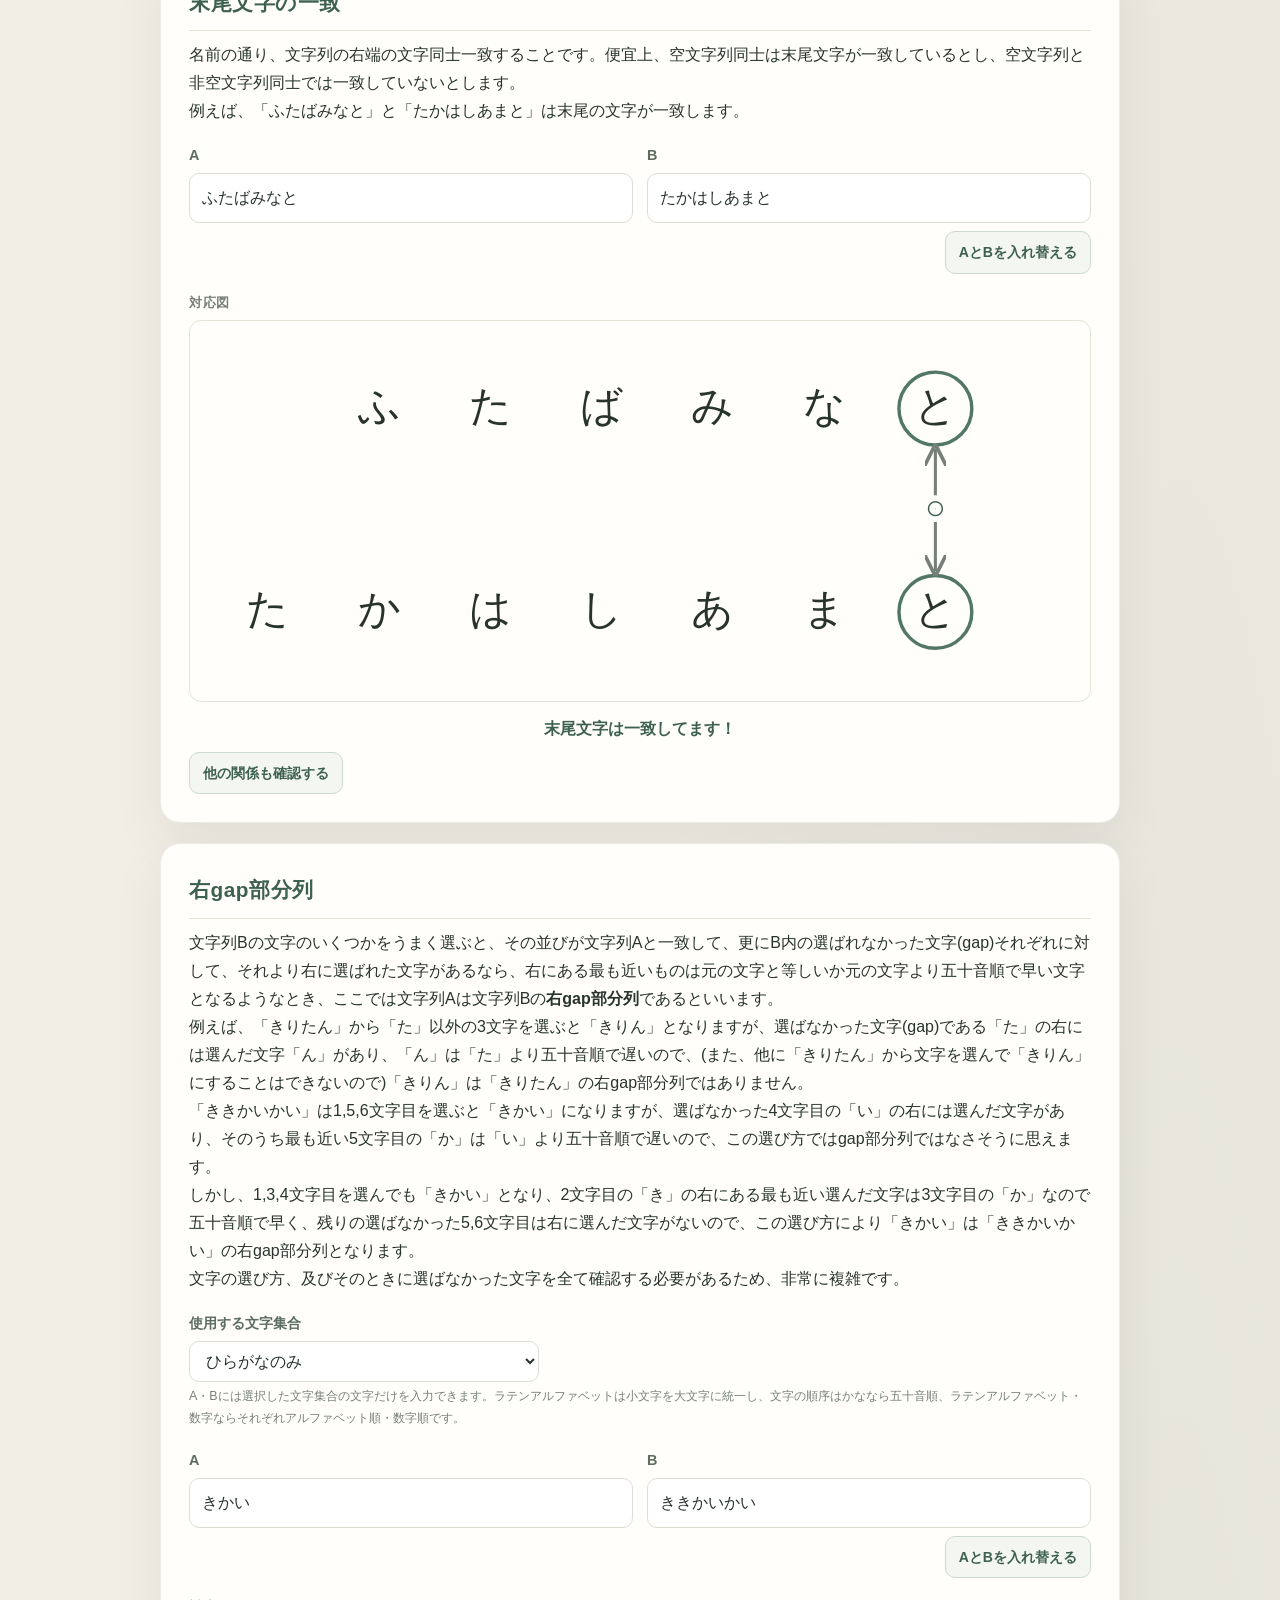
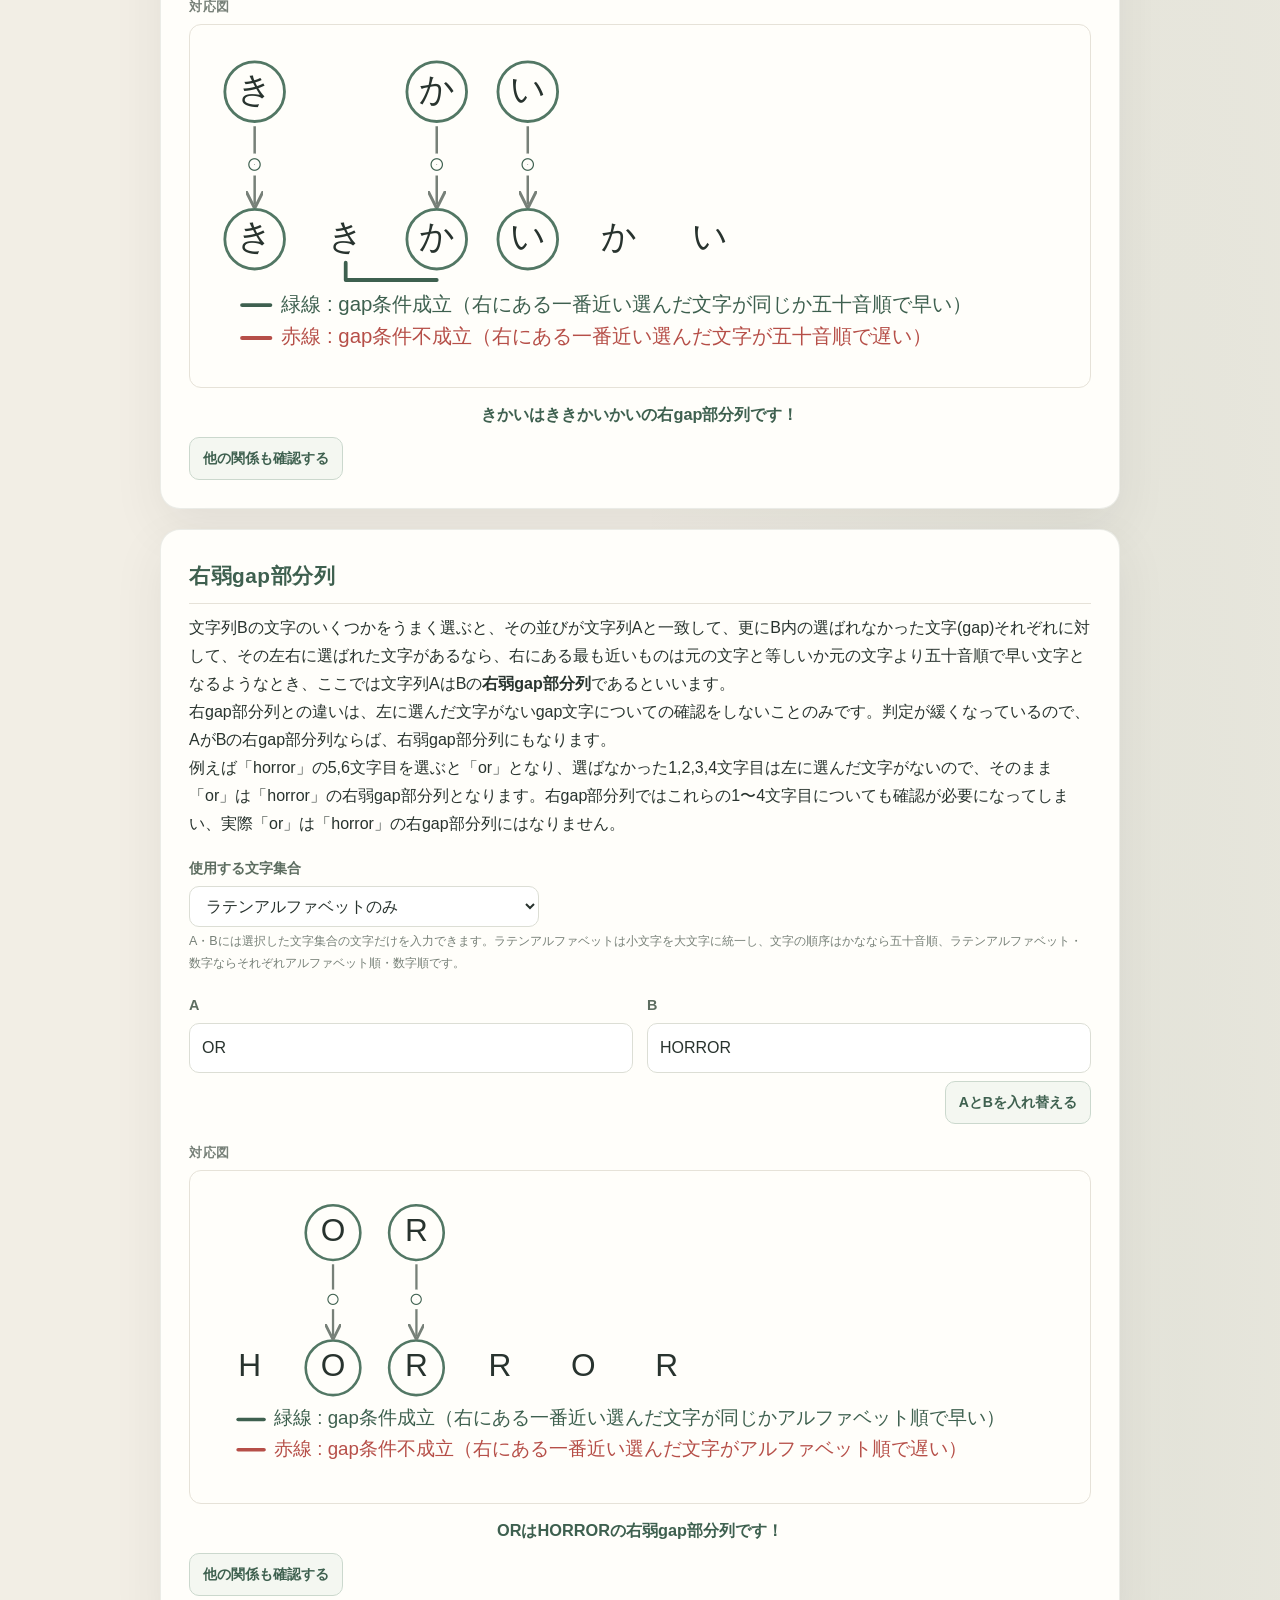
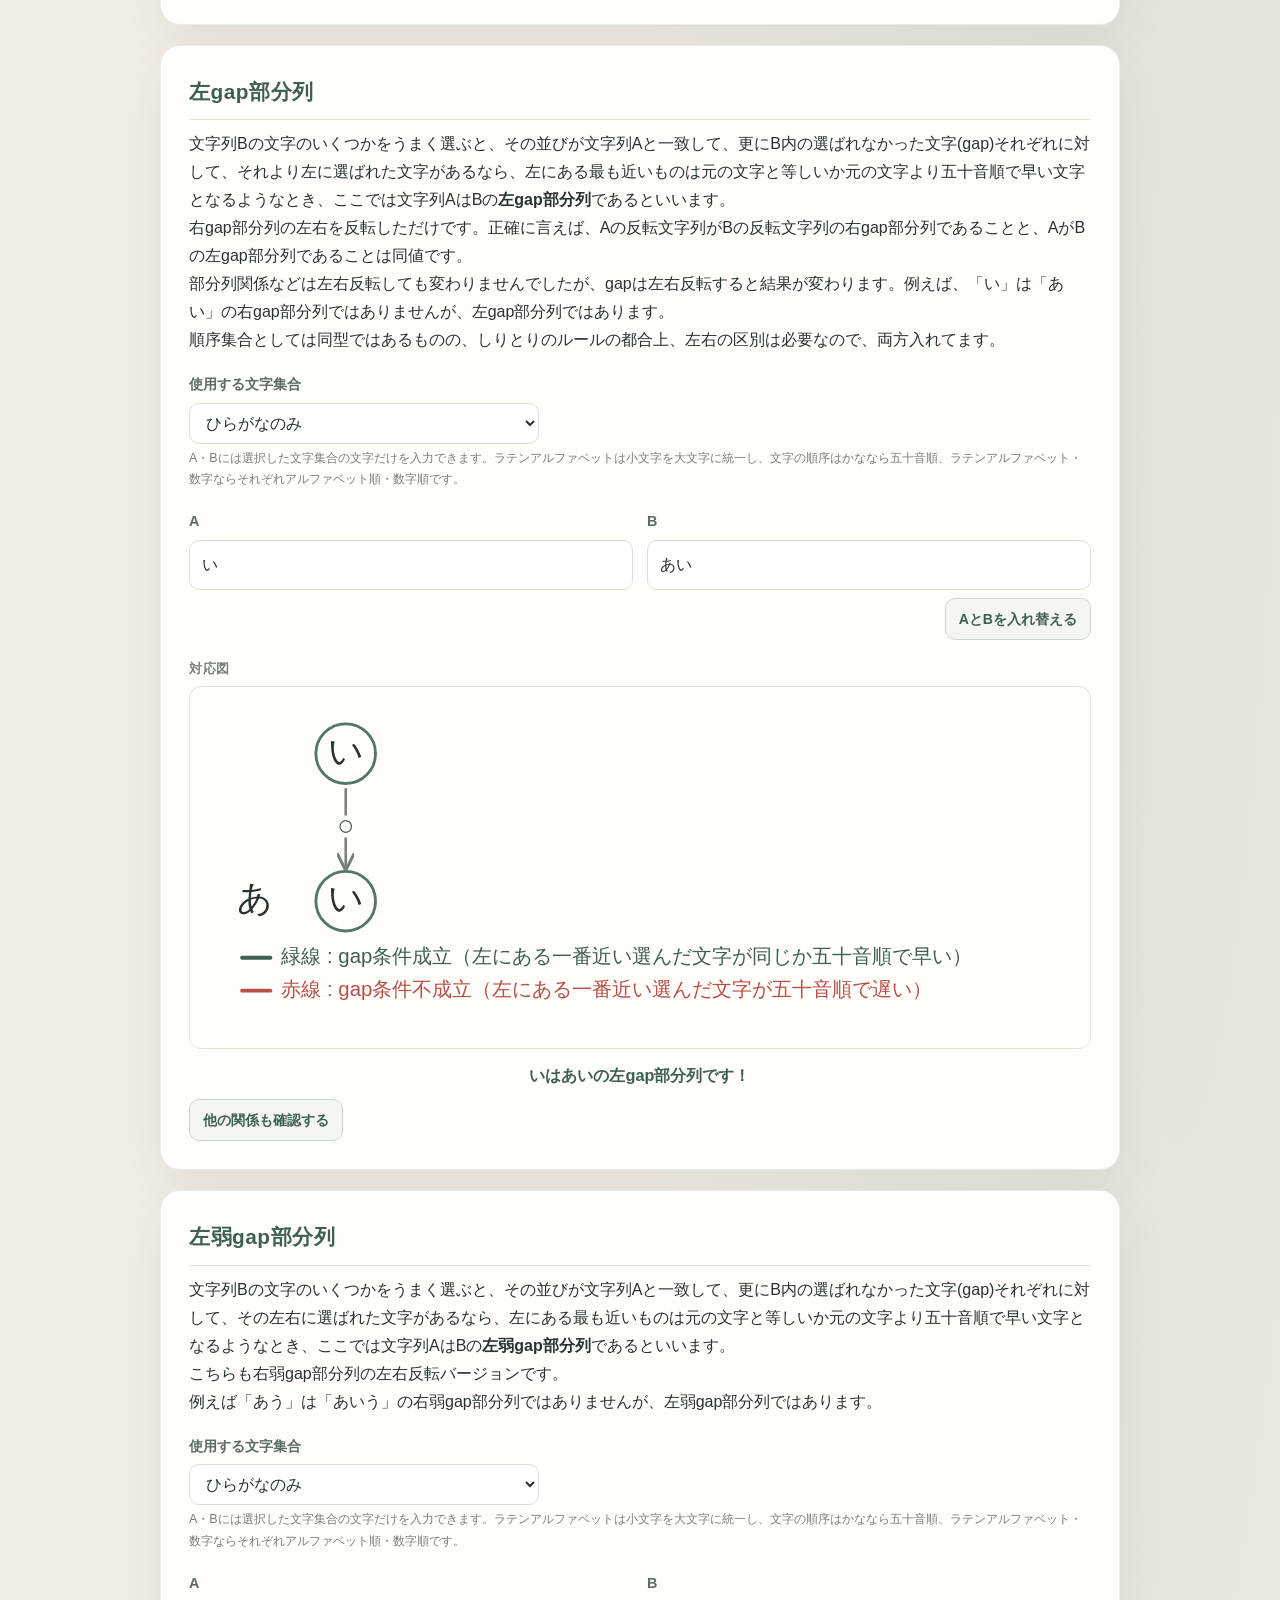
==== commit b0baaf60: "Add files via upload" ====
--- a/relation.html
+++ b/relation.html
@@ -461,6 +461,32 @@
     .sequence-line-numbers span {
       display: block;
       height: 28px;
+      border-radius: 4px;
+    }
+    .sequence-line-numbers span.is-highlighted {
+      background: #e8f0e9;
+      color: var(--green-dark);
+    }
+
+    .sequence-text-area-wrap {
+      position: relative;
+      min-width: 0;
+      height: 100%;
+      overflow: hidden;
+      background: #fff;
+    }
+    .sequence-highlight-layer {
+      position: absolute;
+      inset: 0;
+      z-index: 0;
+      overflow: hidden;
+      pointer-events: none;
+    }
+    .sequence-highlight-row {
+      position: absolute;
+      height: 28px;
+      border-radius: 3px;
+      background: #e8f0e9;
     }
 
     #bad-sequence-input {
@@ -474,7 +500,9 @@
       border: 0;
       border-radius: 0;
       outline: 0;
-      background: #fff;
+      position: relative;
+      z-index: 1;
+      background: transparent;
       color: var(--ink);
       font: 15px/28px ui-monospace, SFMono-Regular, Consolas, monospace;
       white-space: pre;
@@ -514,20 +542,23 @@
 
     .bad-sequence-result.yes { color: var(--good); }
     .bad-sequence-result.no { color: var(--bad); }
+    .bad-sequence-result[hidden],
+    .bad-sequence-other-relations[hidden] { display: none; }
+    .bad-sequence-other-relations { margin-top: 9px; }
+    .relation-other-check { margin-top: 8px; }
 
     .implication-card { border-color: rgba(82,119,100,.25); }
     .implication-diagram-scroll {
-      overflow-x: auto;
-      padding: 12px 8px;
+      overflow: hidden;
+      padding: 6px 4px;
       border: 1px solid var(--line);
       border-radius: 12px;
       background: #fffefa;
-      scrollbar-color: #c6cec4 transparent;
     }
     svg.implication-diagram {
       display: block;
-      width: 1180px;
-      max-width: none;
+      width: 100%;
+      max-width: 980px;
       height: auto;
       margin: 0 auto;
     }
@@ -548,9 +579,10 @@
       stroke-width: 2;
       transition: fill .15s ease, stroke .15s ease, filter .15s ease;
     }
-    .implication-node text {
+    .implication-node text,
+    .implication-label {
       fill: var(--ink);
-      font-size: 17px;
+      font-size: 15px;
       font-weight: 750;
       text-anchor: middle;
       dominant-baseline: middle;
@@ -562,13 +594,53 @@
       stroke: var(--green-dark);
       filter: drop-shadow(0 2px 3px rgba(62,96,79,.12));
     }
-    .implication-node.is-on text { fill: var(--green-dark); }
+    .implication-node.is-on text,
+    .implication-label.is-on { fill: var(--green-dark); }
     .implication-node.is-on .implication-state-dot { fill: var(--green-dark); }
     .implication-node:focus-visible rect,
     .implication-node:focus rect {
       stroke: #c77b4e;
       stroke-width: 3.5;
     }
+    .implication-pattern-controls {
+      display: flex;
+      justify-content: center;
+      align-items: center;
+      gap: 10px;
+      margin: -7px 0 12px;
+    }
+    .implication-pattern-controls button {
+      min-width: 46px;
+      padding: 5px 9px;
+    }
+    .implication-pattern-controls button:disabled {
+      opacity: .4;
+      cursor: not-allowed;
+      transform: none;
+    }
+    .implication-pattern-number {
+      width: 64px;
+      padding: 5px 6px;
+      border: 1px solid #dcded5;
+      border-radius: 8px;
+      background: #fff;
+      color: var(--ink);
+      font: inherit;
+      text-align: center;
+      font-variant-numeric: tabular-nums;
+    }
+    .implication-pattern-total {
+      color: var(--muted);
+      font-size: .88rem;
+      font-variant-numeric: tabular-nums;
+    }
+    .implication-pattern-indicator {
+      fill: var(--muted);
+      font-size: 12px;
+      text-anchor: end;
+      pointer-events: none;
+    }
+
     .implication-state-legend {
       display: flex;
       flex-wrap: wrap;
@@ -684,8 +756,10 @@
       <div class="batch-actions">
         <button type="button" class="swap-button" id="batch-swap">AとBを入れ替える</button>
         <button type="button" class="batch-run" id="batch-run">13種類をまとめて判定</button>
+        <button type="button" class="swap-button" id="batch-hasse-view">ハッセ図で見る</button>
       </div>
       <p class="batch-gap-warning" id="batch-gap-warning" hidden>gap部分列はひらがなのみ、カタカナのみ、アルファベットのみ、0～9の数字のみのいずれかとしてください</p>
+      <p class="batch-gap-warning" id="batch-hasse-warning" hidden></p>
       <p class="batch-gap-caption" id="batch-gap-caption" hidden></p>
       <div class="batch-results" id="batch-results" aria-live="polite" hidden></div>
     </section>
@@ -714,7 +788,10 @@
         <label for="bad-sequence-input">文字列（1行に1つ）</label>
         <div class="sequence-input-wrap">
           <div class="sequence-line-numbers" id="bad-sequence-line-numbers" aria-hidden="true"><span>1</span></div>
-          <textarea id="bad-sequence-input" rows="8" wrap="off" spellcheck="false" autocomplete="off" aria-describedby="bad-sequence-note"></textarea>
+          <div class="sequence-text-area-wrap">
+            <div class="sequence-highlight-layer" id="bad-sequence-highlights" aria-hidden="true"></div>
+            <textarea id="bad-sequence-input" rows="8" wrap="off" spellcheck="false" autocomplete="off" aria-describedby="bad-sequence-note"></textarea>
+          </div>
         </div>
       </div>
       <p class="bad-sequence-note" id="bad-sequence-note">空行は空文字列として扱います。gap系の関係を選んだ場合は、選択した文字集合の文字だけを入力してください。アルファベットは大文字・小文字を区別しません。</p>
@@ -723,8 +800,9 @@
         <button type="button" class="batch-run" id="bad-sequence-run">悪列か判定する</button>
         <button type="button" class="swap-button" id="antichain-run">反鎖か判定する</button>
       </div>
-      <p class="bad-sequence-result" id="bad-sequence-result" aria-live="polite"></p>
-      <p class="bad-sequence-result" id="antichain-result" aria-live="polite"></p>
+      <p class="bad-sequence-result" id="bad-sequence-result" aria-live="polite" hidden></p>
+      <p class="bad-sequence-result" id="antichain-result" aria-live="polite" hidden></p>
+      <button type="button" class="swap-button bad-sequence-other-relations" id="bad-sequence-other-relations" hidden>他の関係も確認する</button>
 
       <div class="bad-sequence-theory">
         <p>何らかの数学的対象(本サイトでは文字列)の列に対して、その列に対象AとBが、AよりもBが後に来るように現れて、更に前順序関係A≼Bが成り立つとき、その列は≼について<strong>良列</strong>であるといいます。逆に、AよりもBが後に現れるどんなペアについてもA≼Bが成り立たないとき、その列は≼について<strong>悪列</strong>であるといいます。</p>
@@ -735,9 +813,15 @@
 
     <section class="relation-card implication-card" aria-labelledby="implication-title">
       <h2 id="implication-title">文字列関係の含意</h2>
-      <p class="explanation">AとBの間にある文字列関係が成り立てば、他にどんな文字列関係が成り立つかを図で表しています。図中の文字列関係が成り立てば、そこから下方向へ線を辿っていける他の文字列関係も成り立ちます。<br>図の文字列関係をクリックすると点灯と消灯が切り替わり、点灯させたらそれより下も全て点灯し、消灯させたらそれより上も全て消灯します。<br>更に、点灯している関係を全て満たし、消灯している関係を全て満たさないような文字列のペアを例示します。点灯のさせ方によってはペアが存在しない場合もあるので、その場合は理由を表示します。</p>
+      <p class="explanation">AとBの間にある文字列関係が成り立てば、他にどんな文字列関係が成り立つかを図で表しています。図中の文字列関係が成り立てば、そこから下方向へ線を辿っていける他の文字列関係も成り立ちます。<br>図の文字列関係をクリックすると点灯と消灯が切り替わり、点灯させたらそれより下も全て点灯し、消灯させたらそれより上も全て消灯します。<br>更に、点灯している関係を全て満たし、消灯している関係を全て満たさないような文字列のペアを例示します。点灯のさせ方によってはペアが存在しない場合もあるので、その場合は理由を表示します。<br>ハッセ図の点灯のさせ方は47通りあります。それぞれの点灯のさせ方に適当に番号を割り振ったので、順番に見たい方は番号で入力してください。</p>
+      <div class="implication-pattern-controls" aria-label="ハッセ図の点灯パターン">
+        <button type="button" class="swap-button" id="implication-pattern-prev" aria-label="前のパターン">&lt;</button>
+        <input class="implication-pattern-number" id="implication-pattern-number" type="number" min="1" max="47" step="1" value="1" aria-label="パターン番号">
+        <span class="implication-pattern-total">/47</span>
+        <button type="button" class="swap-button" id="implication-pattern-next" aria-label="次のパターン">&gt;</button>
+      </div>
       <div class="implication-diagram-scroll">
-        <svg class="implication-diagram" id="implication-diagram" viewBox="0 0 1180 950" role="group" aria-label="文字列関係の含意を示すハッセ図。各項目をクリックすると点灯と消灯が切り替わります。"></svg>
+        <svg class="implication-diagram" id="implication-diagram" viewBox="0 0 980 640" role="group" aria-label="文字列関係の含意を示すハッセ図。各項目をクリックすると点灯と消灯が切り替わります。"></svg>
       </div>
       <div class="implication-state-legend" aria-hidden="true">
         <span><i class="implication-state-swatch is-on"></i>点灯</span>
@@ -2084,10 +2168,36 @@
 
       const badSequenceInput = document.getElementById('bad-sequence-input');
       const badSequenceLineNumbers = document.getElementById('bad-sequence-line-numbers');
+      const badSequenceHighlightLayer = document.getElementById('bad-sequence-highlights');
       const badSequenceGapCharsetWrap = document.getElementById('bad-sequence-gap-charset-wrap');
       const badSequenceGapCharset = document.getElementById('bad-sequence-gap-charset');
       const badSequenceResult = document.getElementById('bad-sequence-result');
       const antichainResult = document.getElementById('antichain-result');
+      const badSequenceOtherRelationsButton = document.getElementById('bad-sequence-other-relations');
+      let lastBadSequencePair = null;
+      let highlightedBadSequenceLines = new Set();
+
+      function updateBadSequenceHighlights() {
+        badSequenceHighlightLayer.replaceChildren();
+        const contentWidth = Math.max(badSequenceInput.clientWidth, badSequenceInput.scrollWidth);
+        for (const lineIndex of highlightedBadSequenceLines) {
+          const row = document.createElement('div');
+          row.className = 'sequence-highlight-row';
+          row.style.top = `${12 + lineIndex * 28}px`;
+          row.style.left = '0px';
+          row.style.width = `${contentWidth}px`;
+          badSequenceHighlightLayer.appendChild(row);
+        }
+        badSequenceHighlightLayer.style.transform = `translate(${-badSequenceInput.scrollLeft}px, ${-badSequenceInput.scrollTop}px)`;
+        Array.from(badSequenceLineNumbers.children).forEach((line, index) => {
+          line.classList.toggle('is-highlighted', highlightedBadSequenceLines.has(index));
+        });
+      }
+
+      function setHighlightedBadSequenceLines(indices) {
+        highlightedBadSequenceLines = new Set(indices);
+        updateBadSequenceHighlights();
+      }
 
       function updateBadSequenceLineNumbers() {
         const lineCount = badSequenceInput.value.replace(/\r\n?/g, '\n').split('\n').length;
@@ -2098,13 +2208,18 @@
           badSequenceLineNumbers.appendChild(line);
         }
         badSequenceLineNumbers.scrollTop = badSequenceInput.scrollTop;
+        updateBadSequenceHighlights();
       }
 
       function clearBadSequenceResults() {
         for (const element of [badSequenceResult, antichainResult]) {
           element.textContent = '';
           element.classList.remove('yes', 'no');
-        }
+          element.hidden = true;
+        }
+        badSequenceOtherRelationsButton.hidden = true;
+        lastBadSequencePair = null;
+        setHighlightedBadSequenceLines([]);
       }
 
       function updateBadSequenceRelationControls() {
@@ -2160,9 +2275,16 @@
       }
 
       function setBadSequenceResult(element, message, positive) {
+        element.hidden = false;
         element.textContent = message;
         element.classList.toggle('yes', positive);
         element.classList.toggle('no', !positive);
+      }
+
+      function showBadSequenceWitness(witness, rows) {
+        lastBadSequencePair = { a: rows[witness.from], b: rows[witness.to] };
+        setHighlightedBadSequenceLines([witness.from, witness.to]);
+        badSequenceOtherRelationsButton.hidden = false;
       }
 
       function validateBadSequenceGapRows(rows, charset) {
@@ -2174,6 +2296,7 @@
       }
 
       function runBadSequenceCheck(checkAntichain) {
+        clearBadSequenceResults();
         const rows = getBadSequenceRows();
         const kind = badSequenceRelationSelect.value;
         const isGap = GAP_KINDS.has(kind);
@@ -2206,11 +2329,12 @@
             setBadSequenceResult(
               resultElement,
               `${describeRelationWitness(violation, rows, kind)}反鎖ではない！良いね！！`,
-              false
+              true
             );
+            showBadSequenceWitness(violation, rows);
           } else {
             const name = RELATION_LIST.find(([candidate]) => candidate === kind)?.[1] || '文字列';
-            setBadSequenceResult(resultElement, `どこにも「${name}」関係がない！反鎖だ！！`, true);
+            setBadSequenceResult(resultElement, `どこにも「${name}」関係がない！反鎖だ！！`, false);
           }
         } else {
           const witness = findBadSequenceWitness(preparedRows, kind, charset);
@@ -2220,6 +2344,7 @@
               `${describeRelationWitness(witness, rows, kind)}良いね！！`,
               true
             );
+            showBadSequenceWitness(witness, rows);
           } else {
             const name = RELATION_LIST.find(([candidate]) => candidate === kind)?.[1] || '文字列';
             setBadSequenceResult(resultElement, `どこにも「${name}」関係がない！悪い！！`, false);
@@ -2233,11 +2358,20 @@
       });
       badSequenceInput.addEventListener('scroll', () => {
         badSequenceLineNumbers.scrollTop = badSequenceInput.scrollTop;
+        updateBadSequenceHighlights();
       });
       badSequenceRelationSelect.addEventListener('change', updateBadSequenceRelationControls);
       badSequenceGapCharset.addEventListener('change', clearBadSequenceResults);
       document.getElementById('bad-sequence-run').addEventListener('click', () => runBadSequenceCheck(false));
       document.getElementById('antichain-run').addEventListener('click', () => runBadSequenceCheck(true));
+      badSequenceOtherRelationsButton.addEventListener('click', () => {
+        if (!lastBadSequencePair) return;
+        document.getElementById('batch-a').value = lastBadSequencePair.a;
+        document.getElementById('batch-b').value = lastBadSequencePair.b;
+        updateBatchResults();
+        document.querySelector('.batch-card').scrollIntoView({ behavior: 'smooth', block: 'start' });
+        document.getElementById('batch-a').focus({ preventScroll: true });
+      });
       updateBadSequenceLineNumbers();
       updateBadSequenceRelationControls();
 
@@ -2309,19 +2443,19 @@
 
       // 文字列関係のハッセ図。辺は上から下への含意を表し、矢印は付けない。
       const implicationNodes = [
-        { id: 'equal', label: '同一文字列', x: 495, y: 40 },
-        { id: 'prefix', label: '前置部分文字列', x: 235, y: 170 },
-        { id: 'suffix', label: '後置部分文字列', x: 755, y: 170 },
-        { id: 'lastchar', label: '末尾文字の一致', x: 985, y: 170 },
-        { id: 'substring', label: '部分文字列', x: 495, y: 310 },
-        { id: 'rightGap', label: '右gap部分列', x: 35, y: 310 },
-        { id: 'leftGap', label: '左gap部分列', x: 955, y: 310 },
-        { id: 'rightWeakGap', label: '右弱gap部分列', x: 235, y: 460 },
-        { id: 'leftWeakGap', label: '左弱gap部分列', x: 755, y: 460 },
-        { id: 'subsequence', label: '部分列', x: 495, y: 610 },
-        { id: 'idempotent', label: '冪等部分列', x: 355, y: 750 },
-        { id: 'commutative', label: '可換部分列', x: 635, y: 750 },
-        { id: 'usedchars', label: '使用文字の包含', x: 495, y: 880 }
+        { id: 'equal', label: '同一文字列', x: 410, y: 18 },
+        { id: 'prefix', label: '前置部分文字列', x: 240, y: 112 },
+        { id: 'suffix', label: '後置部分文字列', x: 580, y: 112 },
+        { id: 'lastchar', label: '末尾文字の一致', x: 810, y: 112 },
+        { id: 'substring', label: '部分文字列', x: 410, y: 206 },
+        { id: 'rightGap', label: '右gap部分列', x: 100, y: 206 },
+        { id: 'leftGap', label: '左gap部分列', x: 710, y: 206 },
+        { id: 'rightWeakGap', label: '右弱gap部分列', x: 240, y: 300 },
+        { id: 'leftWeakGap', label: '左弱gap部分列', x: 580, y: 300 },
+        { id: 'subsequence', label: '部分列', x: 410, y: 394 },
+        { id: 'idempotent', label: '冪等部分列', x: 320, y: 488 },
+        { id: 'commutative', label: '可換部分列', x: 500, y: 488 },
+        { id: 'usedchars', label: '使用文字の包含', x: 410, y: 582 }
       ];
       const implicationEdges = [
         ['equal', 'prefix'], ['equal', 'suffix'], ['equal', 'lastchar'],
@@ -2334,6 +2468,24 @@
         ['idempotent', 'usedchars'], ['commutative', 'usedchars']
       ];
       const implicationNodeById = new Map(implicationNodes.map(node => [node.id, node]));
+
+      // 含意関係と矛盾しない47通りを列挙する。番号は点灯数の少ない順、
+      // 同じ点灯数ならimplicationNodesの並びをビット列とみなした昇順で固定する。
+      const implicationNodeOrder = implicationNodes.map(node => node.id);
+      const implicationPatternStates = [];
+      const implicationStateMask = state => implicationNodeOrder.reduce(
+        (mask, id, index) => mask | (state.has(id) ? (1 << index) : 0), 0
+      );
+      for (let mask = 0; mask < (1 << implicationNodeOrder.length); mask++) {
+        const state = new Set(implicationNodeOrder.filter((id, index) => mask & (1 << index)));
+        if (implicationEdges.every(([upper, lower]) => !state.has(upper) || state.has(lower))) {
+          implicationPatternStates.push(state);
+        }
+      }
+      implicationPatternStates.sort((a, b) => a.size - b.size || implicationStateMask(a) - implicationStateMask(b));
+      if (implicationPatternStates.length !== 47) {
+        console.error(`ハッセ図の点灯状態数が47ではありません: ${implicationPatternStates.length}`);
+      }
       const implicationDescendants = new Map(implicationNodes.map(node => [node.id, new Set([node.id])]));
       const implicationAncestors = new Map(implicationNodes.map(node => [node.id, new Set([node.id])]));
       for (const [upper, lower] of implicationEdges) {
@@ -2371,19 +2523,21 @@
       const implicationDiagram = document.getElementById('implication-diagram');
       const implicationActive = new Set(); // 初期状態は全て消灯。
       const implicationNodeElements = new Map();
+      const implicationLabelElements = new Map();
       const implicationEdgeElements = [];
-      const implicationNodeWidth = 190;
-      const implicationNodeHeight = 48;
-
-      // 線を先に描画し、クリック可能なノードをその上に重ねる。
+      const implicationNodeWidth = 160;
+      const implicationNodeHeight = 40;
+
+      // 線分はノードの中心間を結ぶ。先に線を描き、その上に不透明なノード枠を重ねることで、
+      // 線が枠の内部に入り込まず、枠の外側だけに表示されるようにする。
       for (const [upper, lower] of implicationEdges) {
         const from = implicationNodeById.get(upper);
         const to = implicationNodeById.get(lower);
         const line = makeSvgElement('line', {
           x1: from.x + implicationNodeWidth / 2,
-          y1: from.y + implicationNodeHeight,
+          y1: from.y + implicationNodeHeight / 2,
           x2: to.x + implicationNodeWidth / 2,
-          y2: to.y,
+          y2: to.y + implicationNodeHeight / 2,
           class: 'implication-edge',
           'data-from': upper,
           'data-to': lower
@@ -2392,6 +2546,7 @@
         implicationEdgeElements.push({ element: line, from: upper, to: lower });
       }
 
+      // ノード枠を線より手前に描く。線は中心まで定義されているが、枠に隠れる。
       for (const node of implicationNodes) {
         const group = makeSvgElement('g', {
           class: 'implication-node',
@@ -2409,20 +2564,113 @@
           cx: implicationNodeWidth - 14, cy: implicationNodeHeight / 2, r: 4.5,
           class: 'implication-state-dot'
         }));
-        group.appendChild(makeSvgElement('text', {
-          x: implicationNodeWidth / 2 - 4, y: implicationNodeHeight / 2
-        }, node.label));
         implicationDiagram.appendChild(group);
         implicationNodeElements.set(node.id, group);
       }
 
+      // ラベルは最後に描き、文字が線で読みにくくならないようにする。
+      for (const node of implicationNodes) {
+        const label = makeSvgElement('text', {
+          x: node.x + implicationNodeWidth / 2,
+          y: node.y + implicationNodeHeight / 2,
+          class: 'implication-label'
+        }, node.label);
+        implicationDiagram.appendChild(label);
+        implicationLabelElements.set(node.id, label);
+      }
+
+      const implicationPatternIndicator = makeSvgElement('text', {
+        x: 970, y: 635, class: 'implication-pattern-indicator'
+      }, '1/47');
+      implicationDiagram.appendChild(implicationPatternIndicator);
+      const implicationPatternNumberInput = document.getElementById('implication-pattern-number');
+      const implicationPatternPrev = document.getElementById('implication-pattern-prev');
+      const implicationPatternNext = document.getElementById('implication-pattern-next');
+
       const implicationPairExample = document.getElementById('implication-pair-example');
       const implicationUnresolved = document.getElementById('implication-unresolved');
+      const implicationExampleA = document.getElementById('implication-example-a');
+      const implicationExampleB = document.getElementById('implication-example-b');
+      const implicationUnresolvedText = document.querySelector('.implication-unresolved-text');
+
+      // 実現できない点灯状態に対応する理由。各状態はハッセ図の含意閉包から作る。
+      const implicationReasonEntries = [
+        { kinds: ['suffix'], text: '後置部分文字列であり末尾文字が一致しない場合、空文字列と非空文字列のペアでなければならないが、このペアは前置部分文字列関係も満たしてしまう。' },
+        { kinds: ['suffix', 'rightGap'], text: '後置部分文字列であり末尾文字が一致しない場合、空文字列と非空文字列のペアでなければならないが、このペアは前置部分文字列関係も満たしてしまう。' }
+      ].map(reason => {
+        const state = new Set();
+        for (const kind of reason.kinds) {
+          for (const implied of implicationDescendants.get(kind)) state.add(implied);
+        }
+        return { ...reason, state };
+      });
+
+      // 登録済みの例。各ペアが実際に満たす13種類の関係を既存の判定関数で計算し、
+      // ハッセ図の点灯状態と完全一致する場合にだけ、その1組を表示する。
+      // No.10は「11」「1012101」、No.11は「かくへん」「とうかくへんかん」を登録。
+      const implicationExamplePairs = [
+        // 末尾文字の一致が消灯している状態の例。
+        { a: '', b: 'LONGFINITESEQUENCES' },
+        { a: 'あき', b: 'あきたこまち' },
+        { a: 'あきた', b: 'あきたこまち' },
+        { a: 'いか', b: 'めいかひめ' },
+        { a: 'けいせん', b: 'しけいせんこく' },
+        { a: 'ほくい', b: 'とうほくいたこ' },
+        { a: 'リスト', b: 'アリストテレス' },
+        { a: 'うかい', b: 'かのうせかいいみろん' },
+        { a: 'かしか', b: 'かつしかほくさい' },
+        { a: 'ナコ', b: 'ミナセコウ' },
+        { a: 'side', b: 'quasiorder' },
+        { a: 'つつ', b: 'きつねつき' },
+        { a: 'eta', b: 'phasetransition' },
+        { a: 'gain', b: 'graphminor' },
+        { a: 'おね', b: 'いりおもてやまねこ' },
+        { a: 'まつり', b: 'まつかりすく' },
+        { a: 'りりせ', b: 'いたれりつくせり' },
+        { a: 'well', b: 'wealth' },
+        { a: 'おしみなく', b: 'くみなおし' },
+        { a: 'googol', b: 'log' },
+        { a: 'くうれつ', b: '' },
+        { a: 'あいうえお', b: 'あいうえお' },
+        { a: 'WOW', b: 'WOWOW' },
+        { a: 'しり', b: 'しりとり' },
+        { a: 'しけん', b: 'しけんかん' },
+        { a: 'かん', b: 'かかんかん' },
+        { a: 'たい', b: 'かかんたい' },
+        { a: 'いたい', b: 'せいたいけい' },
+        { a: 'かいらん', b: 'すかいらんたん' },
+        { a: 'さいあん', b: 'こくさいあんけん' },
+        { a: 'ひまり', b: 'ひまわり' },
+        { a: '011', b: '1012101' },
+        { a: '11', b: '1012101' },
+        { a: 'かくへん', b: 'とうかくへんかん' },
+        { a: 'めいこ', b: 'めんたいこ' },
+        { a: 'rain', b: 'iteration' },
+        { a: 'lose', b: 'closure' },
+        { a: 'いたん', b: 'あいえるたん' },
+        { a: 'きりん', b: 'きりたん' },
+        { a: 'tree', b: 'restore' },
+        { a: 'ささら', b: 'さくら' },
+        { a: 'かいと', b: 'めいかみこと' },
+        { a: 'たんたんめん', b: 'しこくめたん' },
+        { a: 'つのせことね', b: 'ことのはあかね' },
+        { a: '132', b: '0123202' }
+      ].map(pair => {
+        const charset = detectGapCharset(pair.a, pair.b);
+        const state = new Set();
+        for (const [kind] of RELATION_LIST) {
+          if (evaluateRelation(kind, pair.a, pair.b, charset) === true) state.add(kind);
+        }
+        return { ...pair, state };
+      });
+
+      let currentImplicationExample = null;
       function renderImplicationState() {
         for (const node of implicationNodes) {
           const element = implicationNodeElements.get(node.id);
           const isOn = implicationActive.has(node.id);
           element.classList.toggle('is-on', isOn);
+          implicationLabelElements.get(node.id).classList.toggle('is-on', isOn);
           element.setAttribute('aria-pressed', String(isOn));
           element.setAttribute('aria-label', `${node.label}：${isOn ? '点灯中' : '消灯中'}。クリックで切り替え`);
         }
@@ -2430,10 +2678,40 @@
           edge.element.classList.toggle('is-on', implicationActive.has(edge.from) && implicationActive.has(edge.to));
         }
 
-        // 現段階では同一文字列が点灯する場合のみ、全13関係を満たす仮の例を表示する。
-        const hasKnownPair = implicationActive.has('equal');
+        const patternIndex = implicationPatternStates.findIndex(state =>
+          state.size === implicationActive.size && [...state].every(kind => implicationActive.has(kind))
+        );
+        if (patternIndex >= 0) {
+          const number = patternIndex + 1;
+          implicationPatternNumberInput.value = String(number);
+          implicationPatternIndicator.textContent = `${number}/47`;
+          implicationPatternPrev.disabled = false;
+          implicationPatternNext.disabled = false;
+        } else {
+          implicationPatternNumberInput.value = '';
+          implicationPatternIndicator.textContent = '–/47';
+          implicationPatternPrev.disabled = true;
+          implicationPatternNext.disabled = true;
+        }
+
+        currentImplicationExample = implicationExamplePairs.find(example =>
+          example.state.size === implicationActive.size &&
+          [...example.state].every(kind => implicationActive.has(kind))
+        ) || null;
+
+        const hasKnownPair = currentImplicationExample !== null;
         implicationPairExample.hidden = !hasKnownPair;
         implicationUnresolved.hidden = hasKnownPair;
+        if (hasKnownPair) {
+          implicationExampleA.textContent = currentImplicationExample.a;
+          implicationExampleB.textContent = currentImplicationExample.b;
+        } else {
+          const matchingReason = implicationReasonEntries.find(reason =>
+            reason.state.size === implicationActive.size &&
+            [...reason.state].every(kind => implicationActive.has(kind))
+          );
+          implicationUnresolvedText.textContent = matchingReason ? matchingReason.text : '未解決';
+        }
       }
 
       function toggleImplicationNode(kind) {
@@ -2447,6 +2725,41 @@
         }
         renderImplicationState();
       }
+
+      function showImplicationPattern(index) {
+        if (!Number.isInteger(index) || index < 0 || index >= implicationPatternStates.length) return;
+        implicationActive.clear();
+        for (const kind of implicationPatternStates[index]) implicationActive.add(kind);
+        renderImplicationState();
+      }
+      implicationPatternPrev.addEventListener('click', () => {
+        const current = Number(implicationPatternNumberInput.value);
+        if (!Number.isInteger(current) || current < 1 || current > implicationPatternStates.length) return;
+        const previous = current === 1 ? implicationPatternStates.length : current - 1;
+        showImplicationPattern(previous - 1);
+      });
+      implicationPatternNext.addEventListener('click', () => {
+        const current = Number(implicationPatternNumberInput.value);
+        if (!Number.isInteger(current) || current < 1 || current > implicationPatternStates.length) return;
+        const next = current === implicationPatternStates.length ? 1 : current + 1;
+        showImplicationPattern(next - 1);
+      });
+      function commitImplicationPatternInput() {
+        const number = Number(implicationPatternNumberInput.value);
+        if (!Number.isInteger(number) || number < 1 || number > implicationPatternStates.length) {
+          renderImplicationState();
+          return;
+        }
+        showImplicationPattern(number - 1);
+      }
+      implicationPatternNumberInput.addEventListener('change', commitImplicationPatternInput);
+      implicationPatternNumberInput.addEventListener('keydown', event => {
+        if (event.key === 'Enter') {
+          event.preventDefault();
+          commitImplicationPatternInput();
+          implicationPatternNumberInput.blur();
+        }
+      });
 
       implicationDiagram.addEventListener('click', event => {
         const node = event.target.closest('.implication-node[data-kind]');
@@ -2460,17 +2773,73 @@
       });
 
       document.getElementById('implication-confirm').addEventListener('click', () => {
-        const valueA = 'あいうえお';
-        const valueB = 'あいうえお';
-        document.getElementById('batch-a').value = valueA;
-        document.getElementById('batch-b').value = valueB;
+        if (!currentImplicationExample) return;
+        document.getElementById('batch-a').value = currentImplicationExample.a;
+        document.getElementById('batch-b').value = currentImplicationExample.b;
         updateBatchResults();
         document.querySelector('.batch-card').scrollIntoView({ behavior: 'smooth', block: 'start' });
         document.getElementById('batch-a').focus({ preventScroll: true });
       });
+
+      // 一括判定で得られる13種類の真偽を、そのままハッセ図の点灯状態に反映する。
+      document.getElementById('batch-hasse-view').addEventListener('click', () => {
+        const valueA = document.getElementById('batch-a').value;
+        const valueB = document.getElementById('batch-b').value;
+        const charset = detectGapCharset(valueA, valueB);
+        const warning = document.getElementById('batch-hasse-warning');
+        warning.hidden = true;
+        warning.textContent = '';
+
+        // gap系は同一の文字集合でのみ判定できるため、判定不能な入力では図を変更しない。
+        if (!charset) {
+          warning.textContent = 'gap部分列の文字集合を判定できないため、ハッセ図を更新できません。AとBを同じ文字集合（ひらがな・カタカナ・アルファベット・数字のいずれか）にしてください。';
+          warning.hidden = false;
+          updateBatchResults();
+          return;
+        }
+
+        updateBatchResults();
+        const actualState = new Set();
+        for (const [kind] of RELATION_LIST) {
+          if (evaluateRelation(kind, valueA, valueB, charset) === true) actualState.add(kind);
+        }
+
+        // 実際の関係判定が含意図の辺と矛盾する場合は、誤った点灯を行わず理由を知らせる。
+        const brokenImplication = implicationEdges.find(([upper, lower]) =>
+          actualState.has(upper) && !actualState.has(lower)
+        );
+        if (brokenImplication) {
+          const upperName = RELATION_LIST.find(([kind]) => kind === brokenImplication[0])?.[1] || brokenImplication[0];
+          const lowerName = RELATION_LIST.find(([kind]) => kind === brokenImplication[1])?.[1] || brokenImplication[1];
+          warning.textContent = `判定結果が含意図と整合しません（${upperName}なら${lowerName}も成立するはずです）。ハッセ図は変更していません。`;
+          warning.hidden = false;
+          return;
+        }
+
+        implicationActive.clear();
+        for (const kind of actualState) implicationActive.add(kind);
+        renderImplicationState();
+        document.querySelector('.implication-card').scrollIntoView({ behavior: 'smooth', block: 'start' });
+      });
+
       renderImplicationState();
 
       document.querySelectorAll('.relation-card[data-kind]').forEach(card => {
+        const relationOtherButton = document.createElement('button');
+        relationOtherButton.type = 'button';
+        relationOtherButton.className = 'swap-button relation-other-check';
+        relationOtherButton.textContent = '他の関係も確認する';
+        relationOtherButton.addEventListener('click', () => {
+          const valueA = card.querySelector('[data-input="top"]').value;
+          const valueB = card.querySelector('[data-input="bottom"]').value;
+          document.getElementById('batch-a').value = valueA;
+          document.getElementById('batch-b').value = valueB;
+          updateBatchResults();
+          document.querySelector('.batch-card').scrollIntoView({ behavior: 'smooth', block: 'start' });
+          document.getElementById('batch-a').focus({ preventScroll: true });
+        });
+        card.querySelector('.result').insertAdjacentElement('afterend', relationOtherButton);
+
         const swap = card.querySelector('[data-swap-card]');
         if (swap) {
           swap.addEventListener('click', () => {
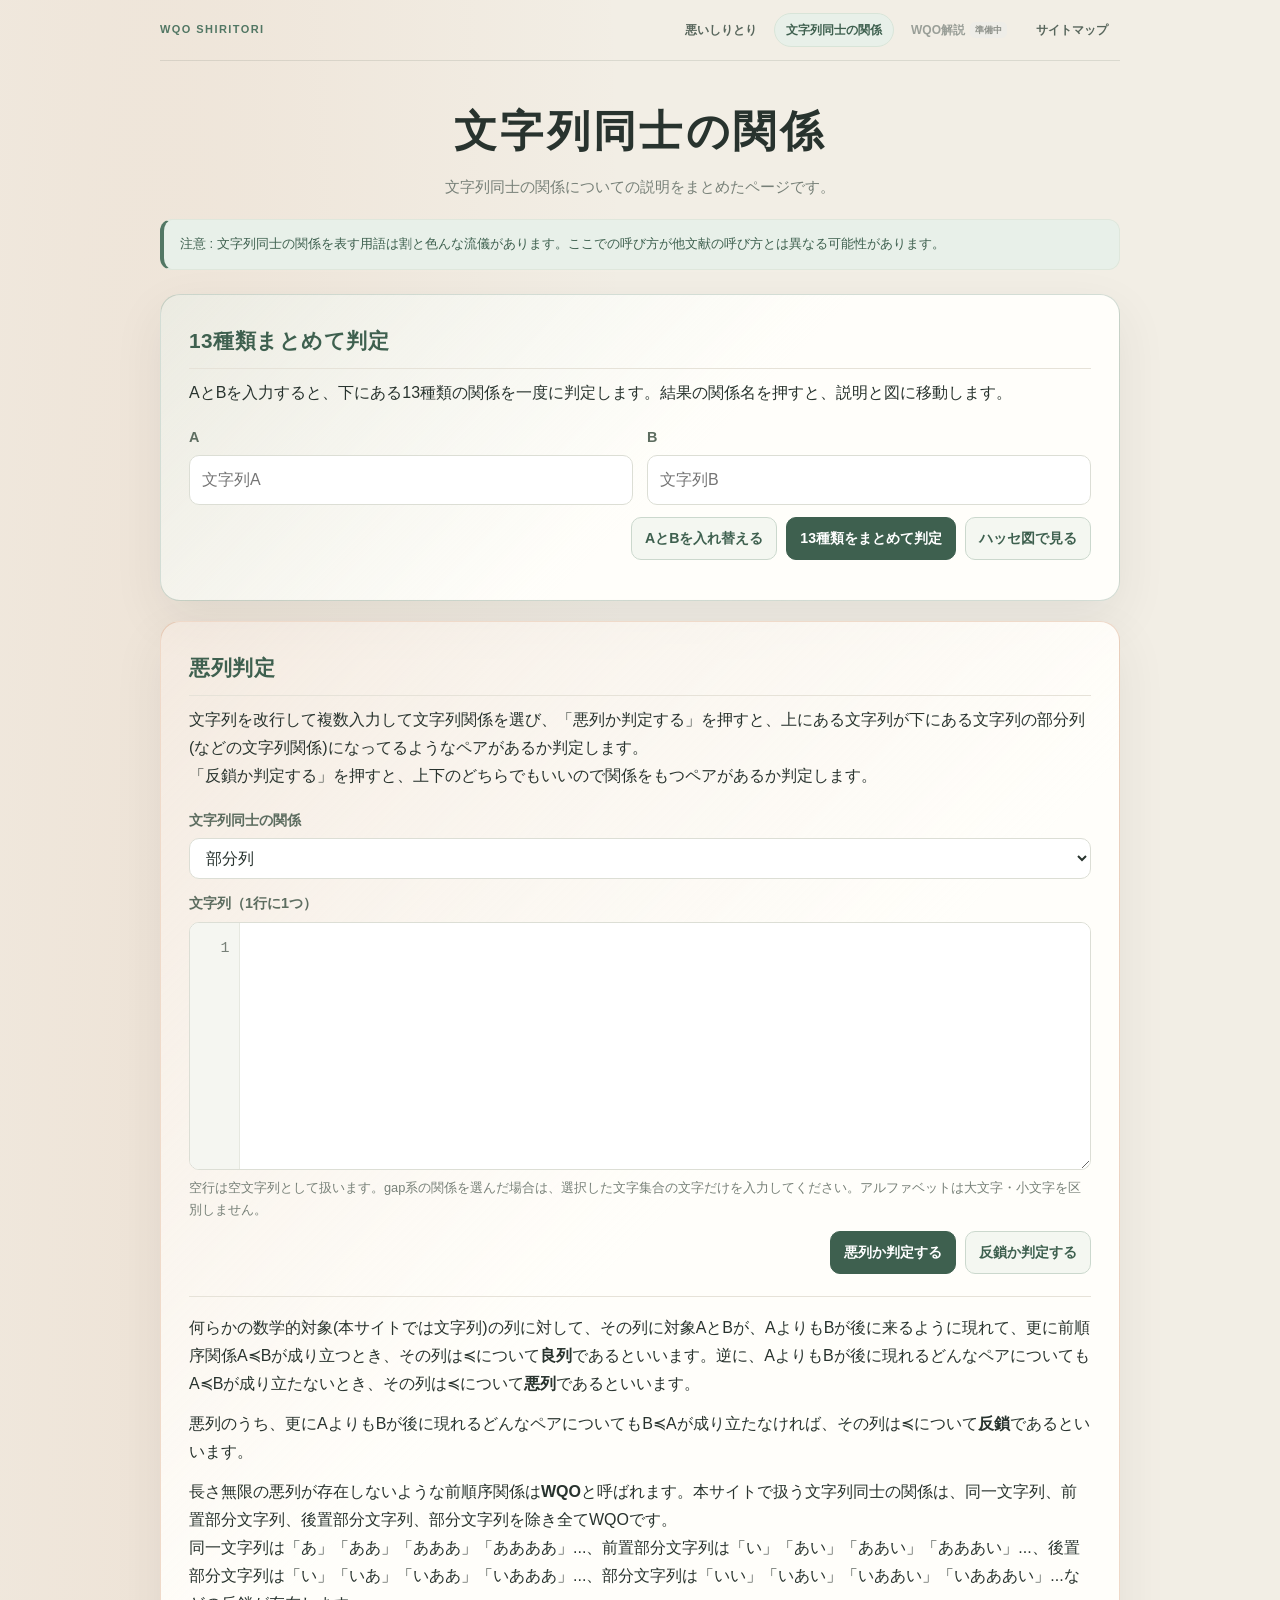
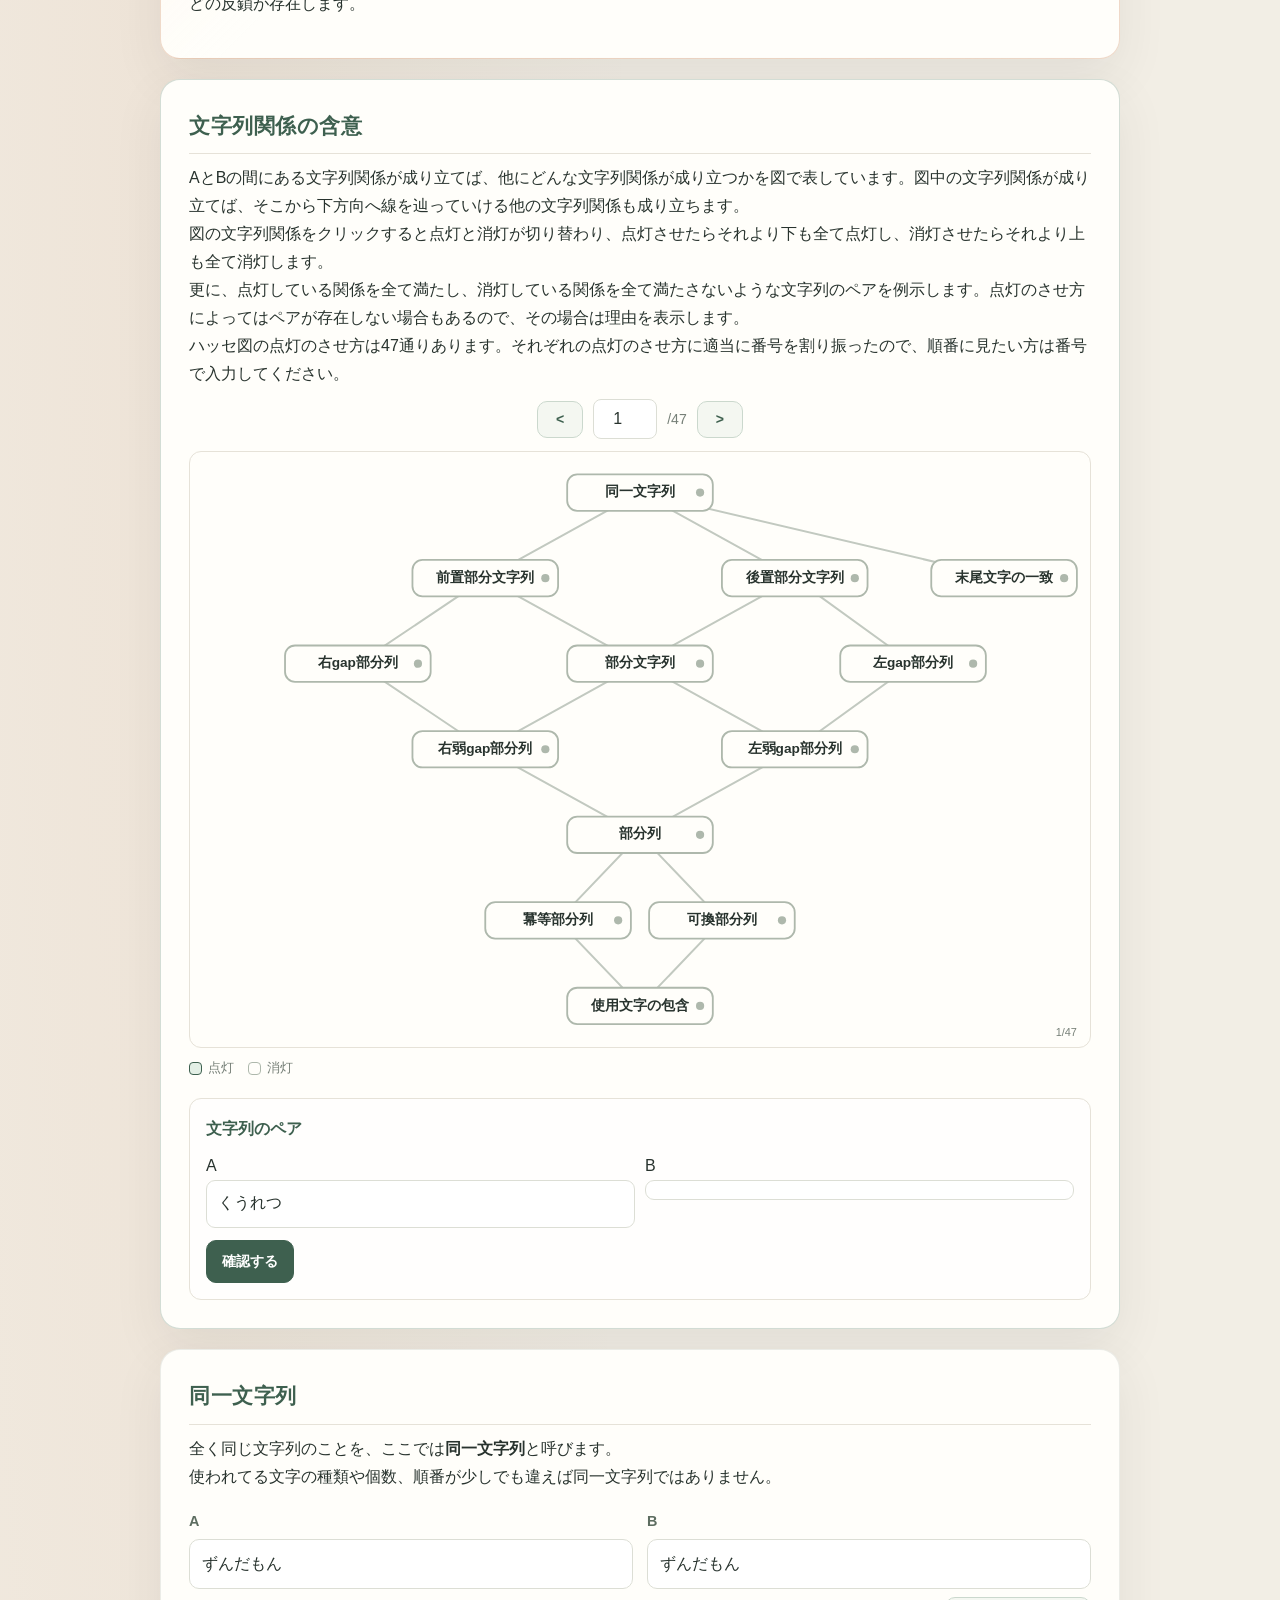
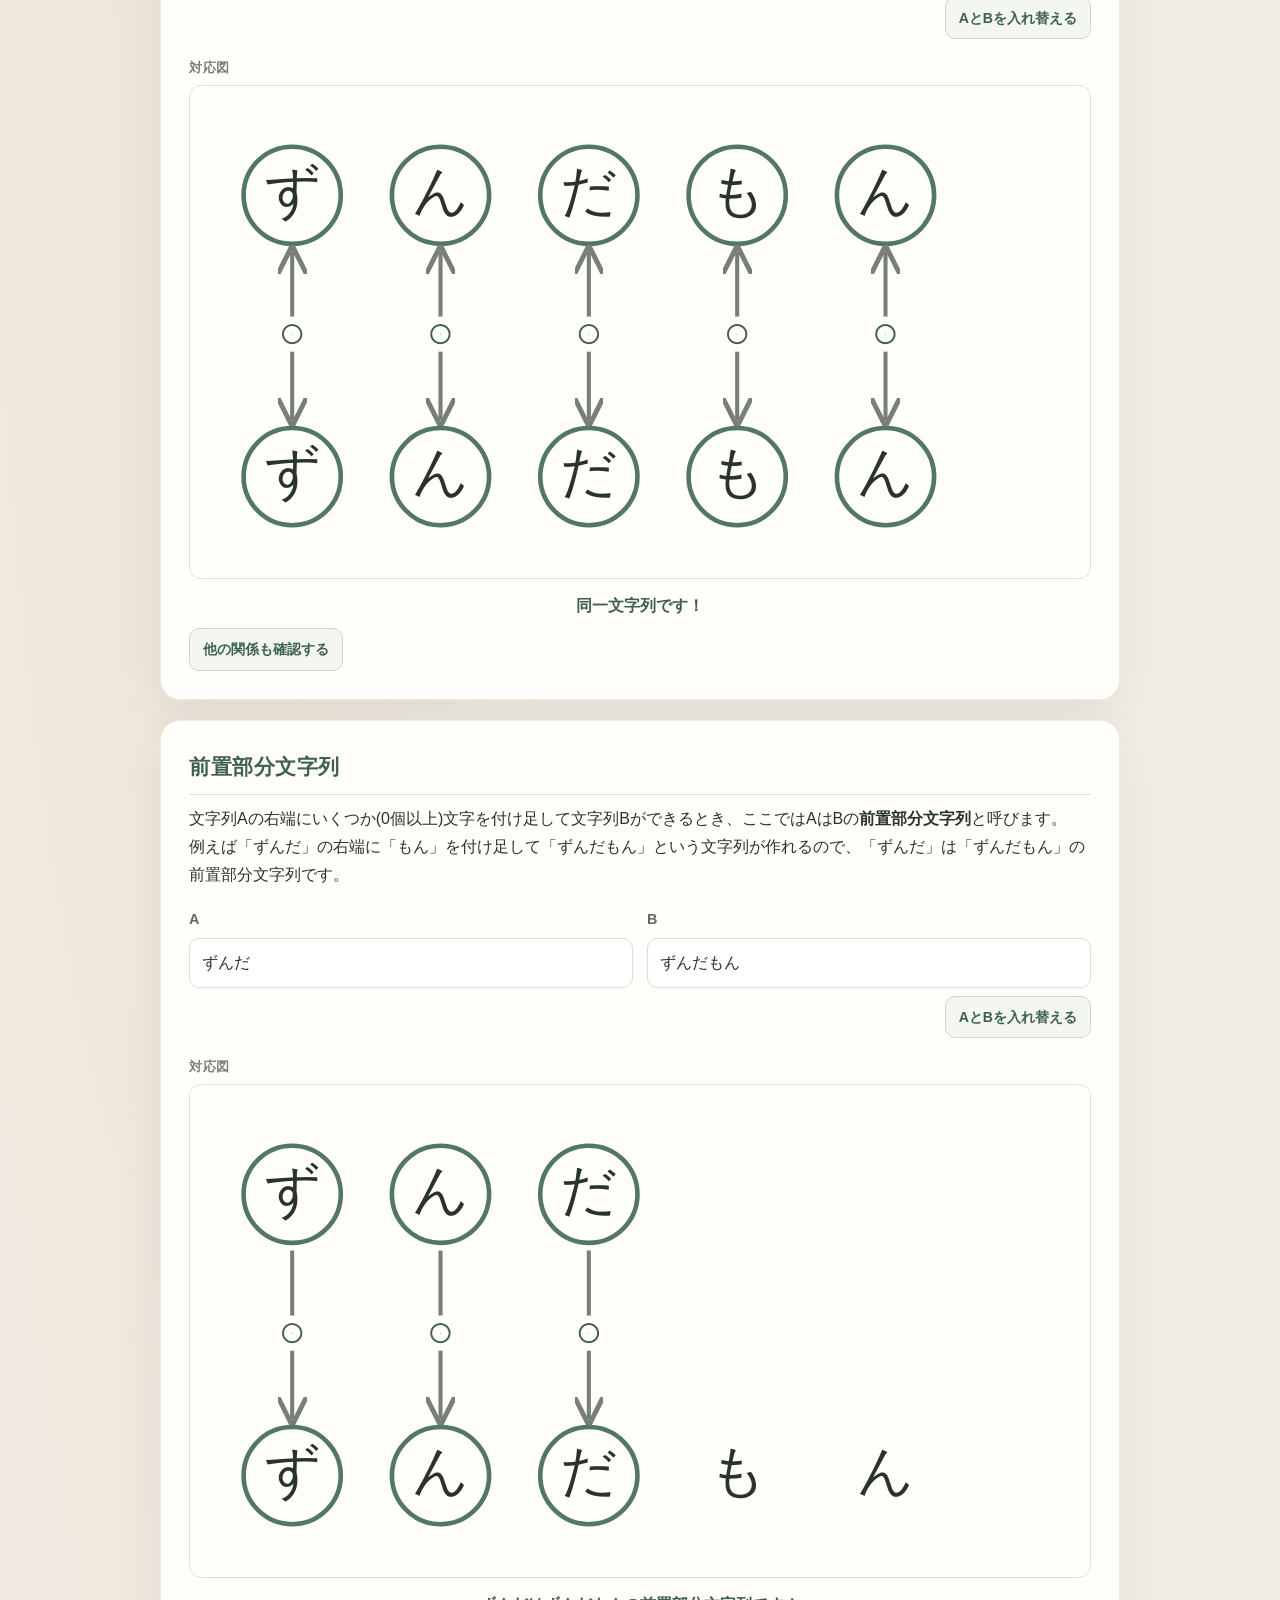
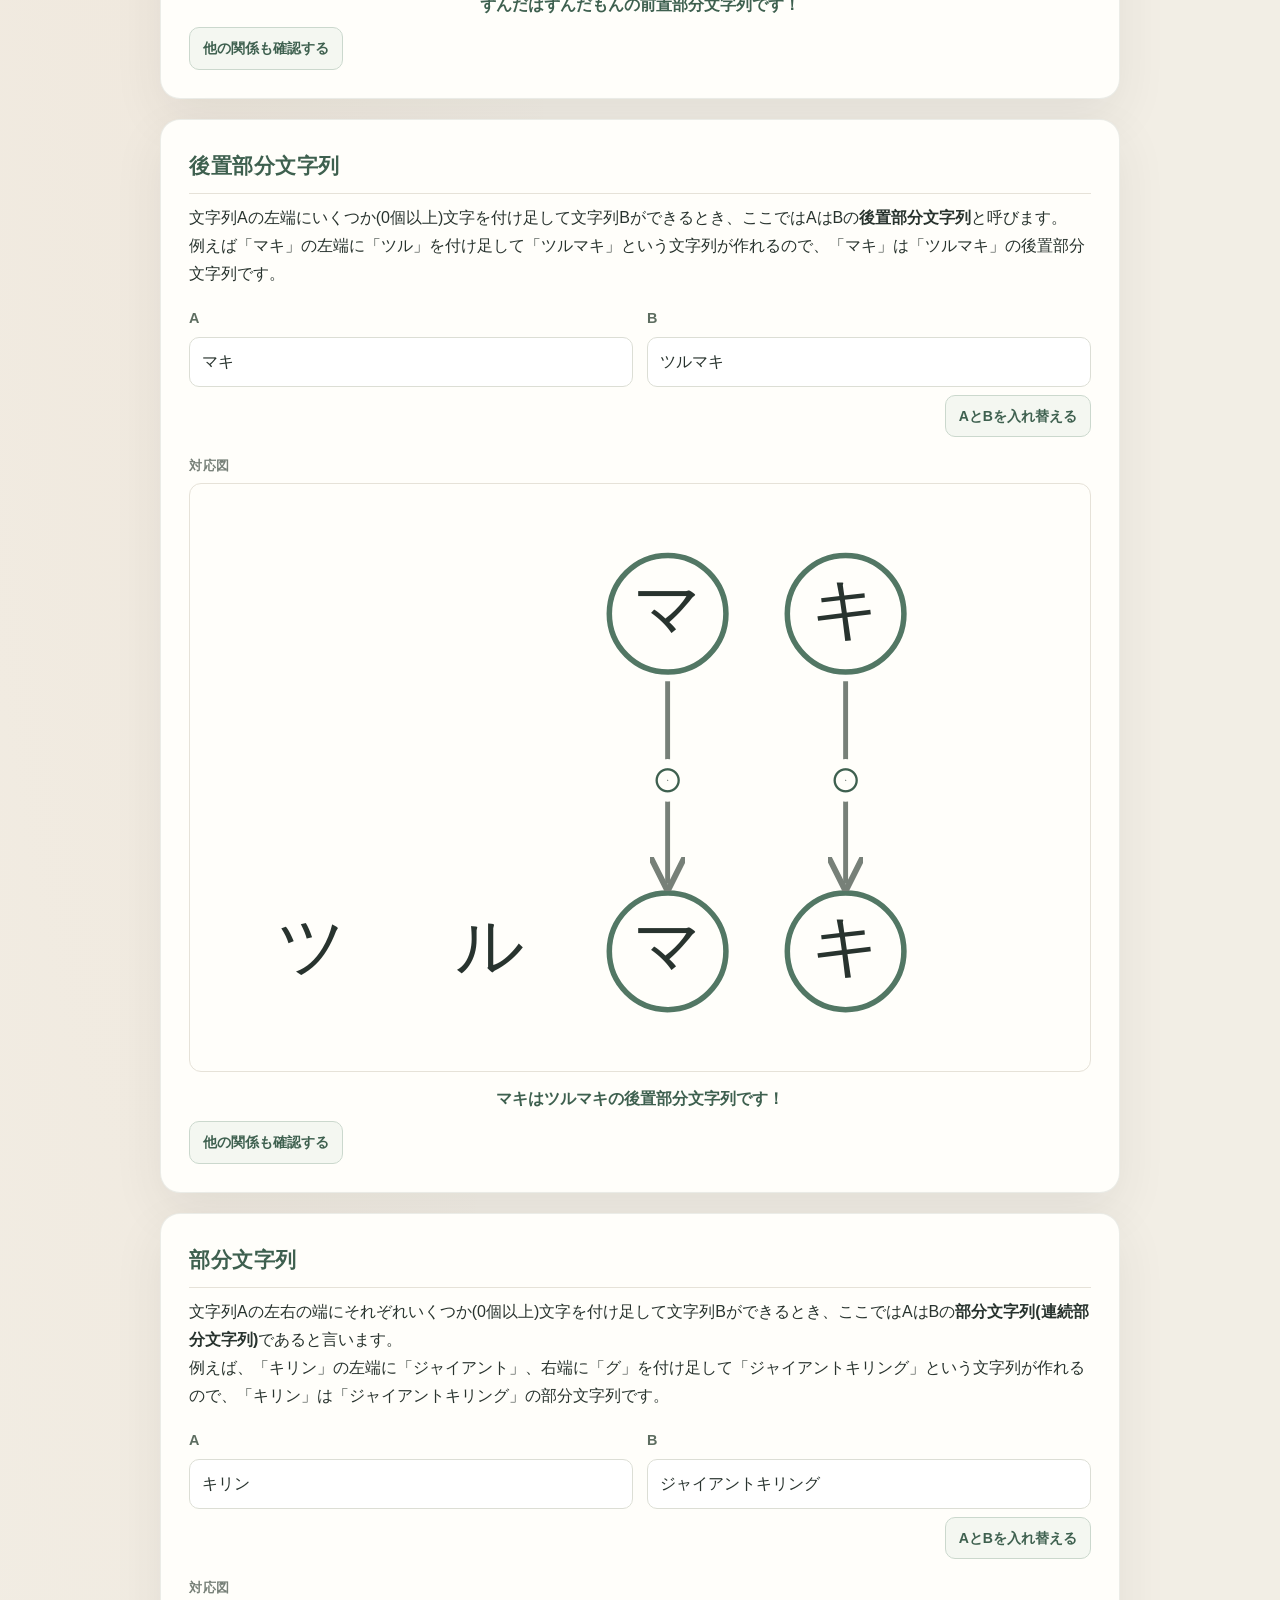
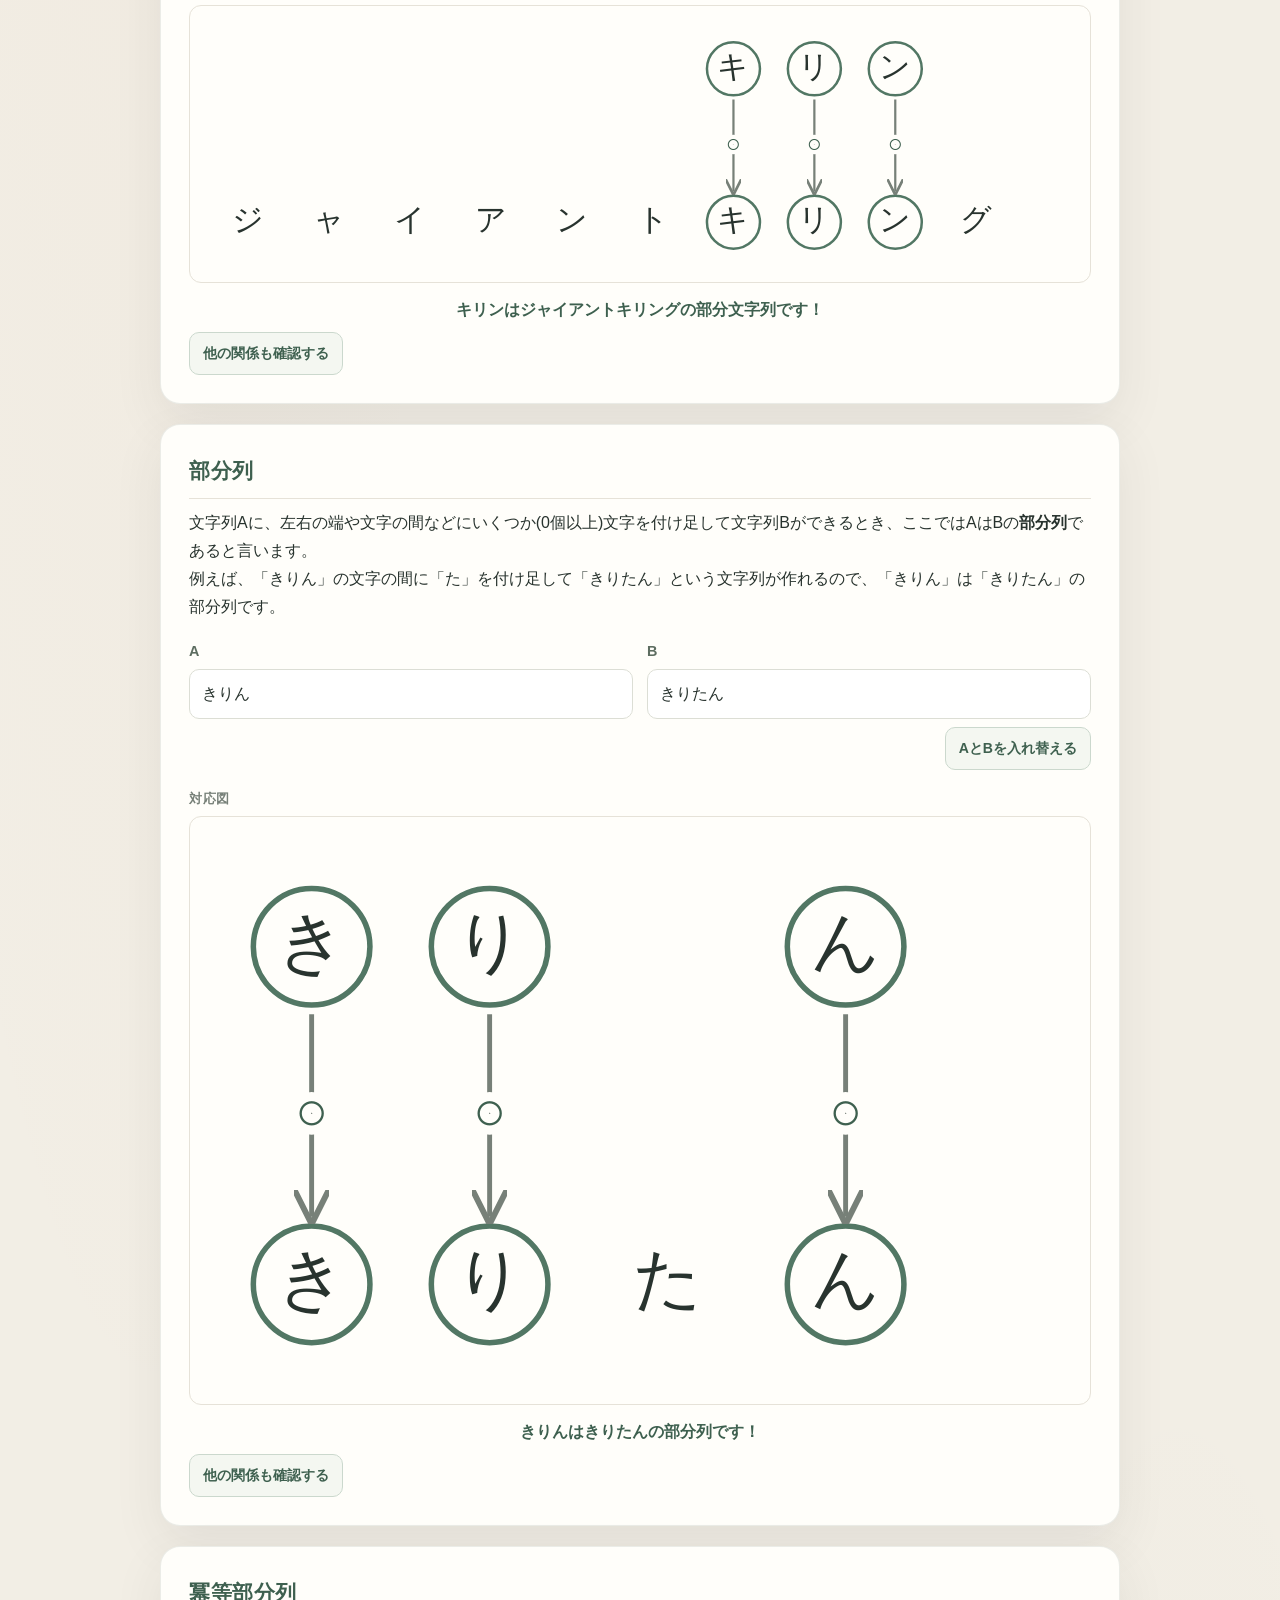
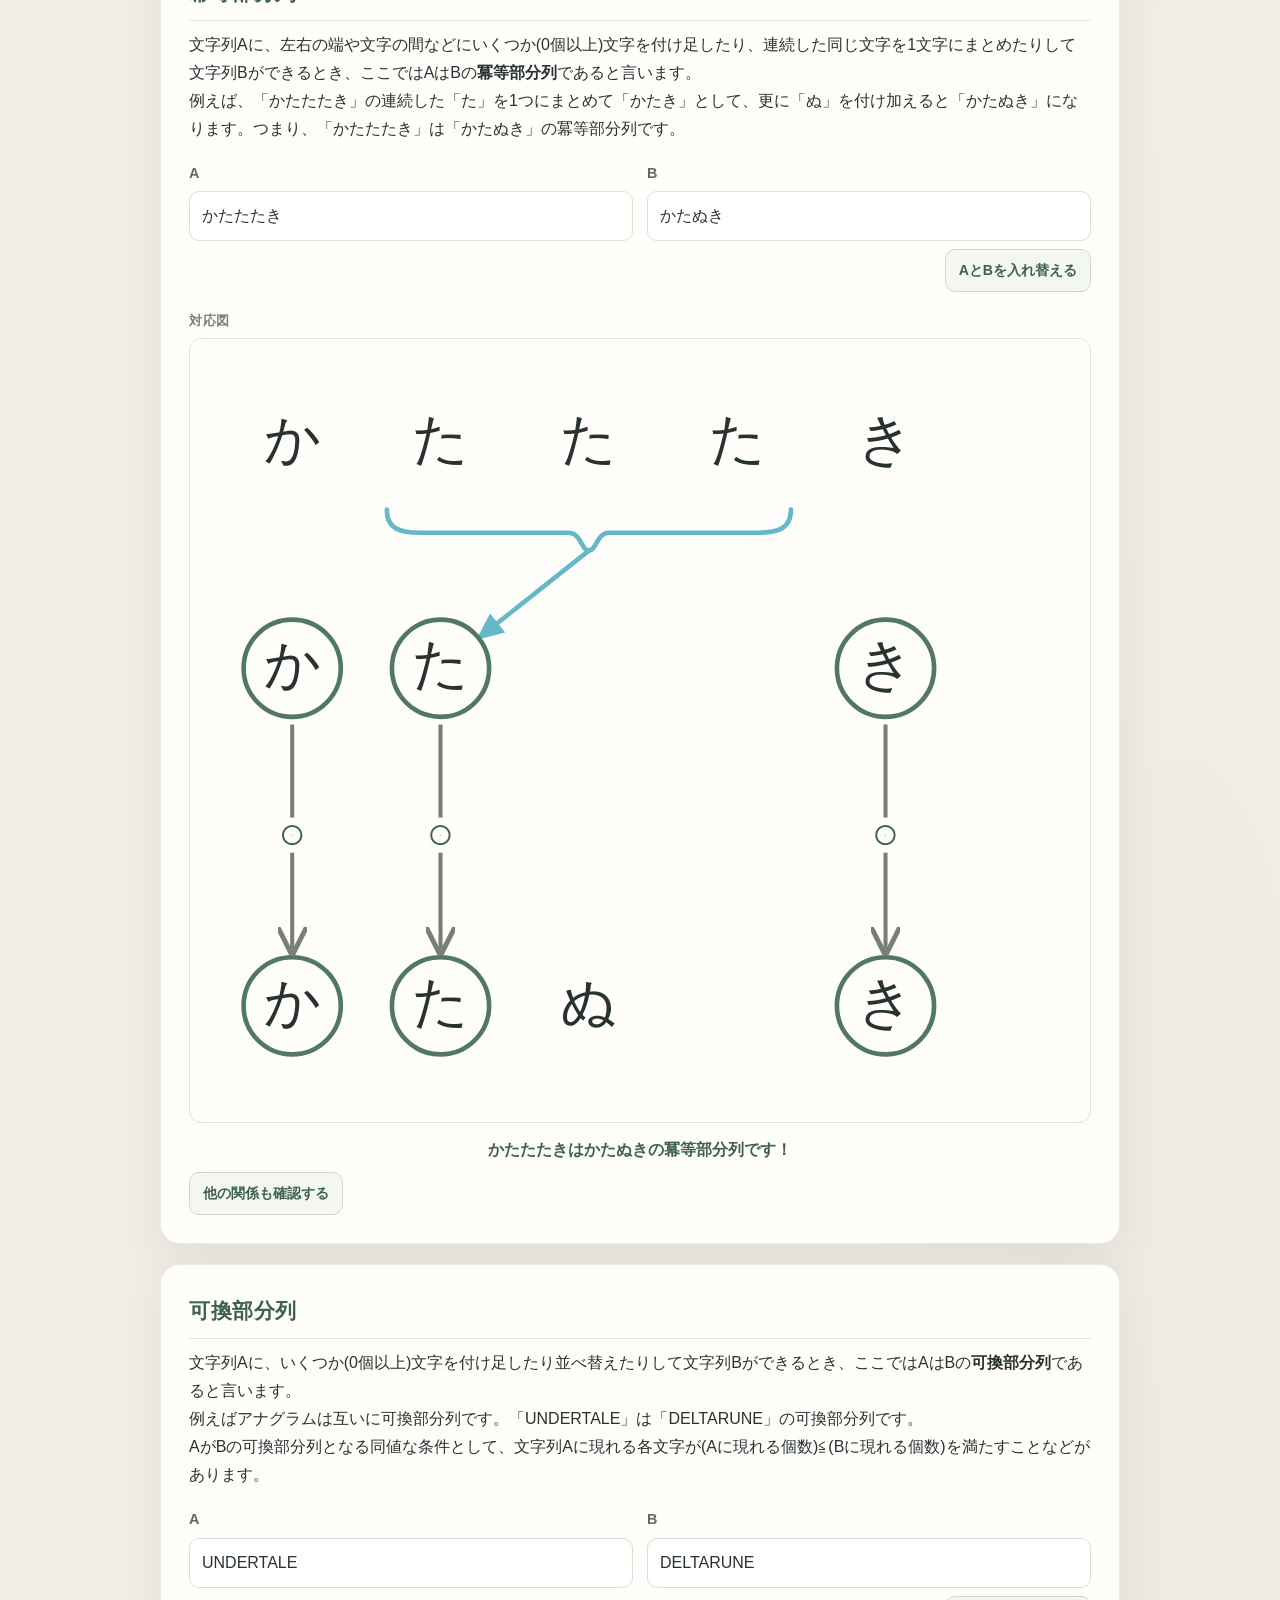
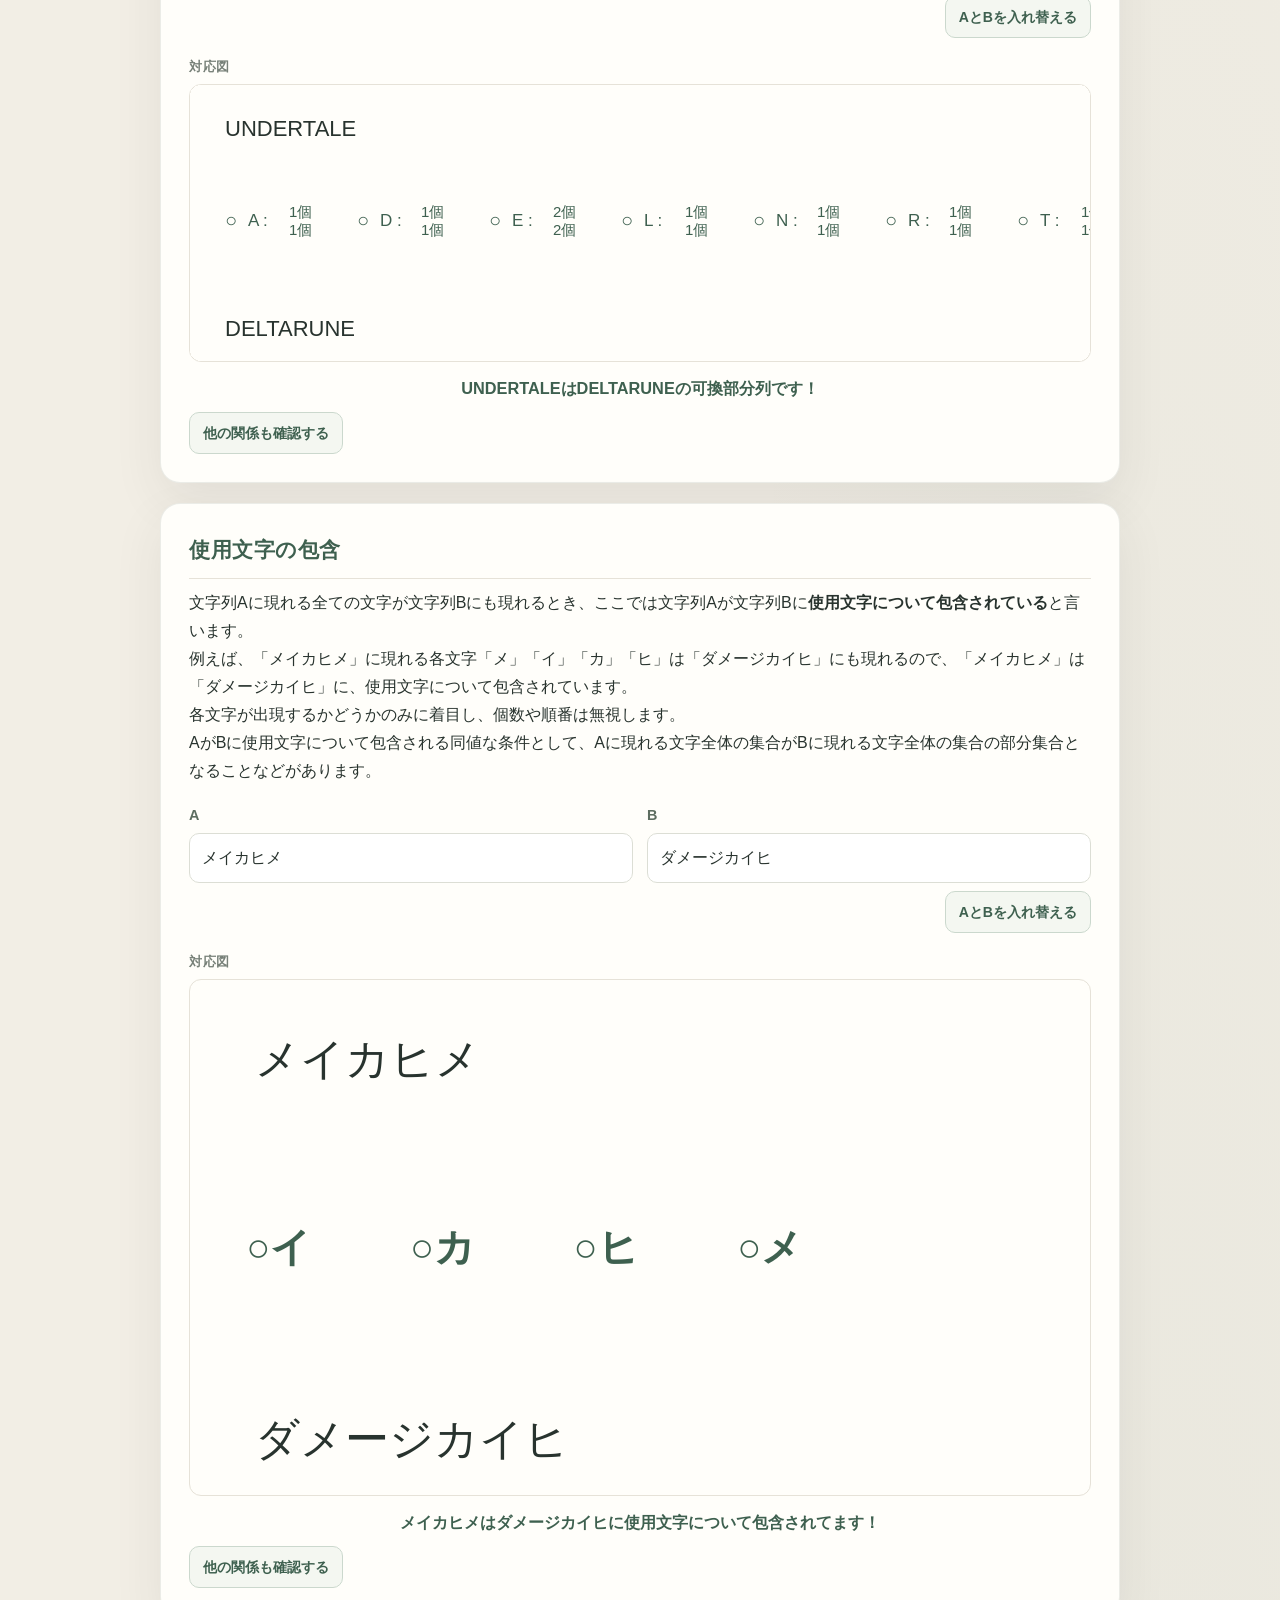
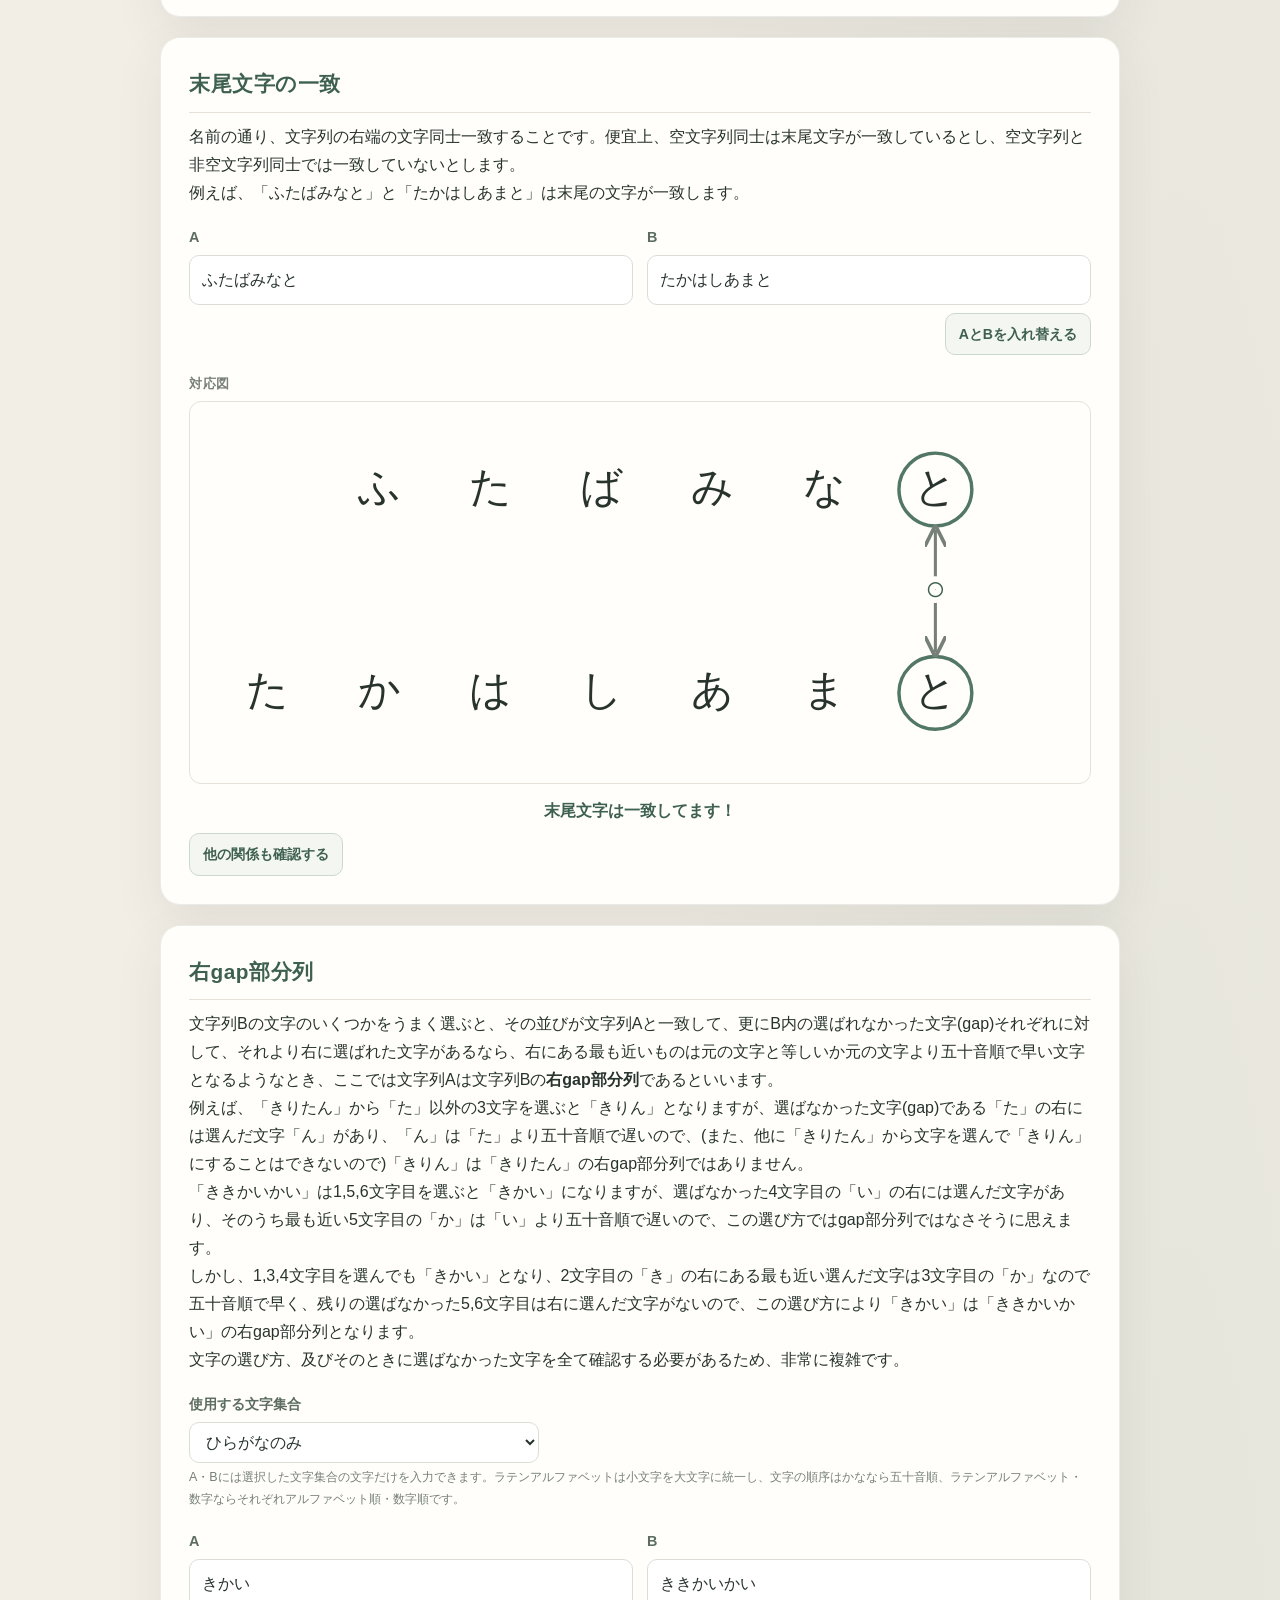
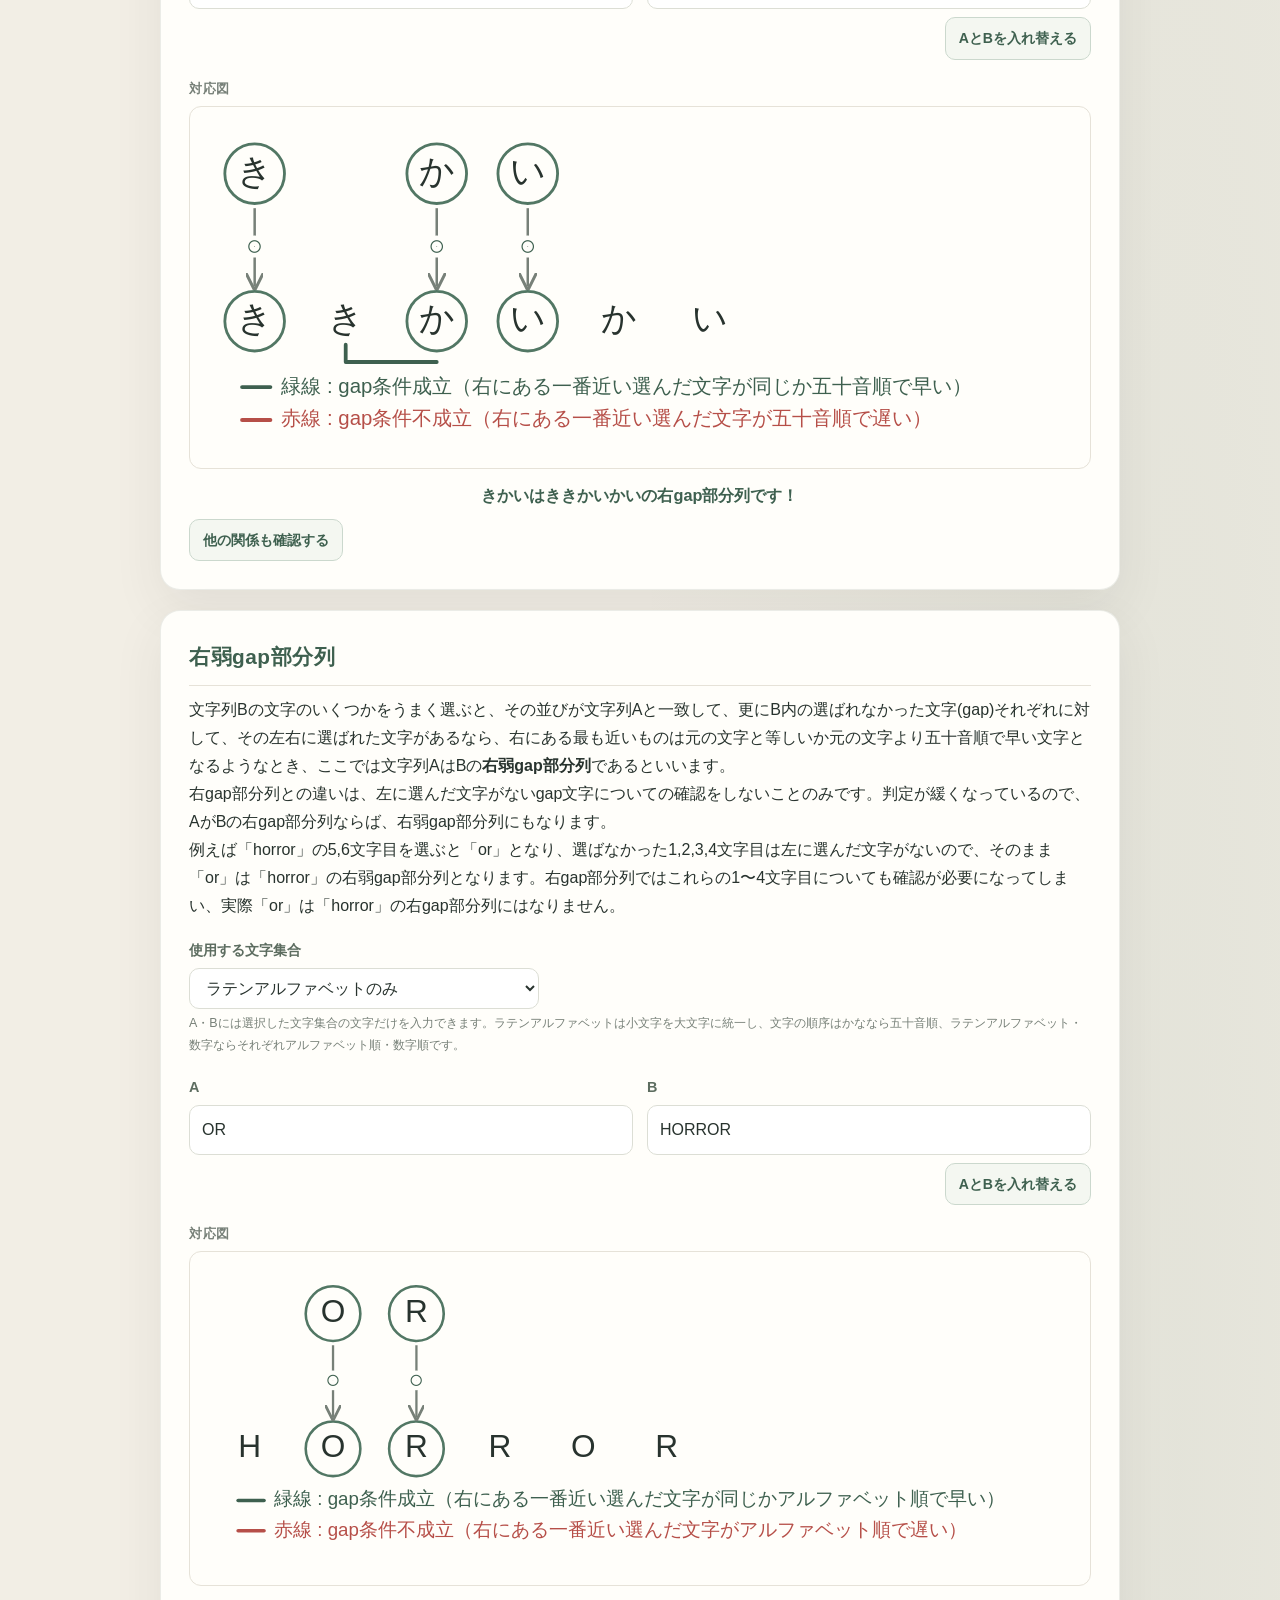
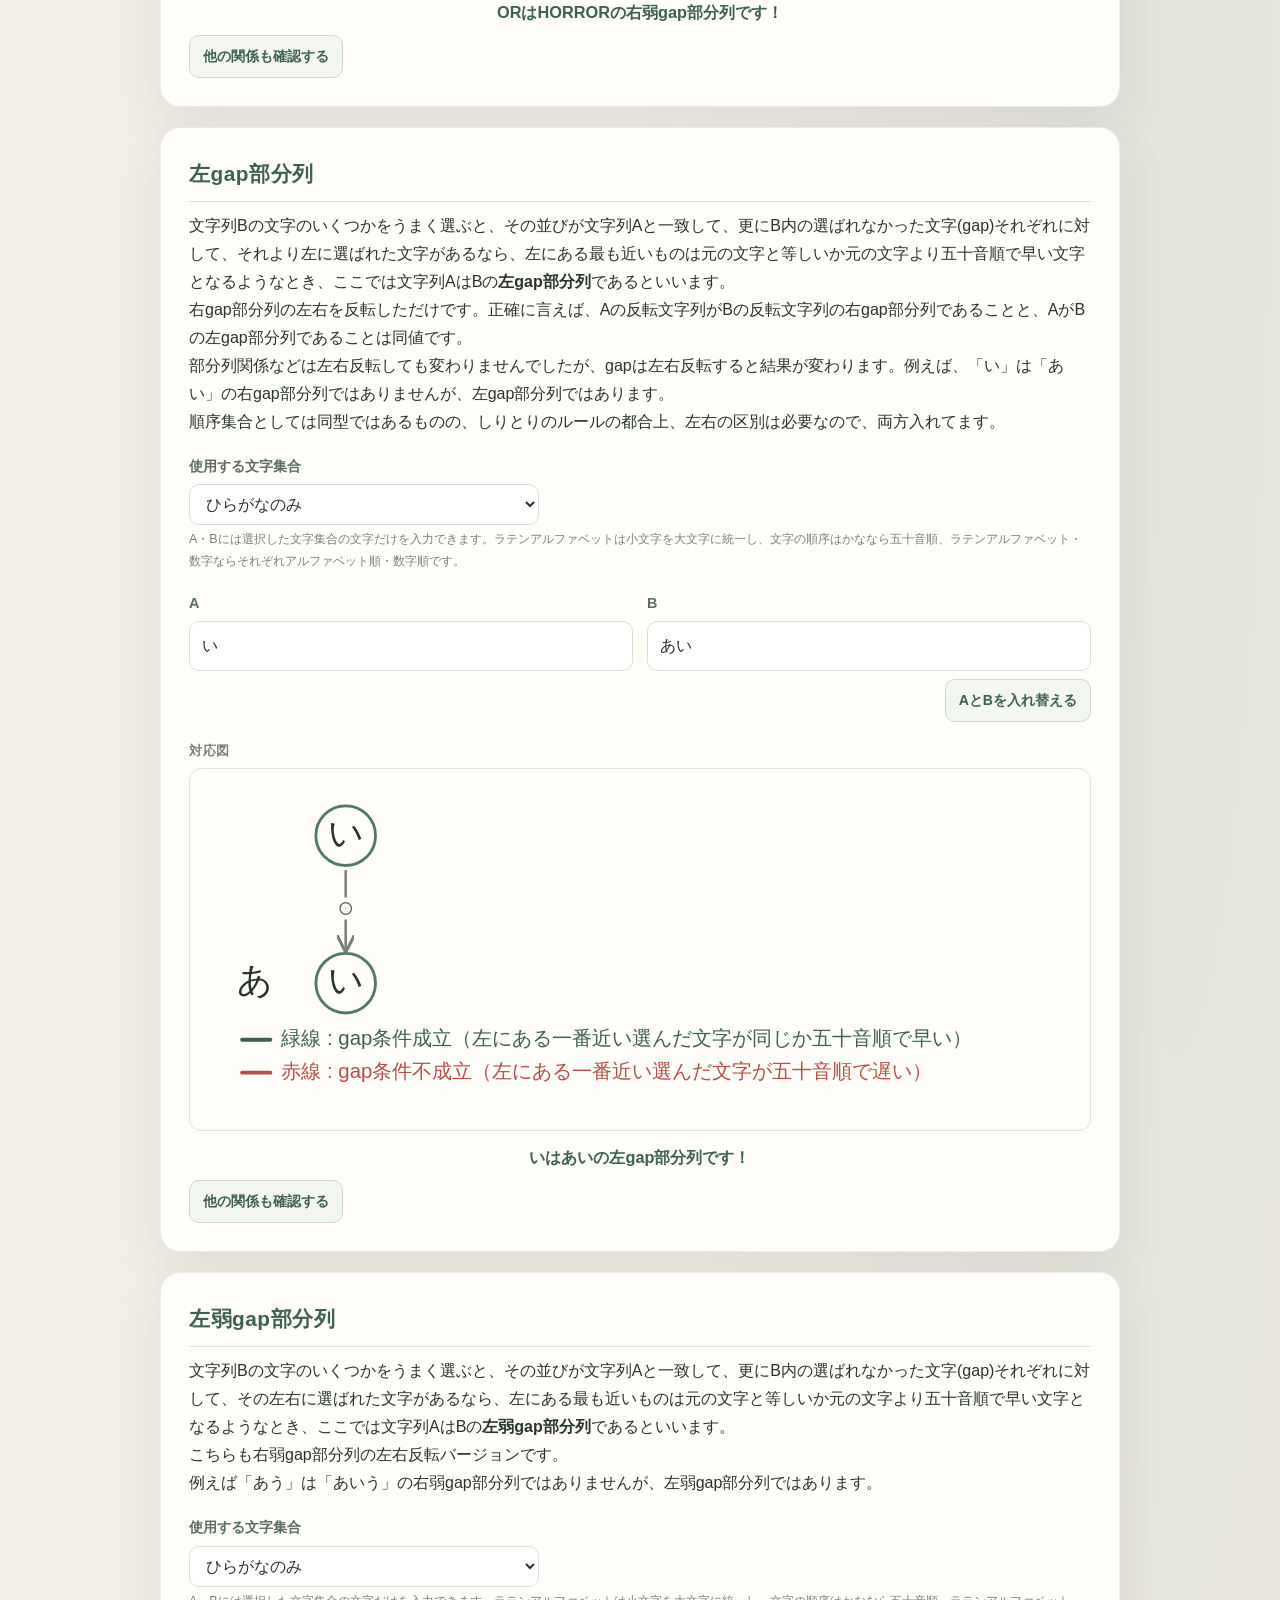
==== commit 7dd13c4b: "Update relation.html" ====
--- a/relation.html
+++ b/relation.html
@@ -914,12 +914,12 @@
       <p class="result" aria-live="polite"></p>
     </section>
 
-    <section class="relation-card" id="relation-idempotent" data-kind="idempotent" data-top="きつつき" data-bottom="かみきつき">
+    <section class="relation-card" id="relation-idempotent" data-kind="idempotent" data-top="かたたたき" data-bottom="かたぬき">
       <h2>冪等部分列</h2>
-      <p class="explanation">文字列Aに、左右の端や文字の間などにいくつか(0個以上)文字を付け足したり、連続した同じ文字を1文字にまとめたりして文字列Bができるとき、ここではAはBの<strong>冪等部分列</strong>であると言います。<br>例えば、「きつつき」の「つつ」を1文字にまとめて左に「かみ」を付け足すと「かみきつき」という文字列が作れるので、「きつつき」は「かみきつき」の冪等部分列です。<br>長い文字列が短い文字列の冪等部分列となる場合もあります。例えば「かたたたき」は「かたぬき」の冪等部分列です。</p>
+      <p class="explanation">文字列Aに、左右の端や文字の間などにいくつか(0個以上)文字を付け足したり、連続した同じ文字を1文字にまとめたりして文字列Bができるとき、ここではAはBの<strong>冪等部分列</strong>であると言います。<br>例えば、「かたたたき」の連続した「た」を1つにまとめて「かたき」として、更に「ぬ」を付け加えると「かたぬき」になります。つまり、「かたたたき」は「かたぬき」の冪等部分列です。</p>
       <div class="inputs">
-        <div class="field"><label for="idempotent-top">A</label><input id="idempotent-top" type="text" data-input="top" value="きつつき" autocomplete="off"></div>
-        <div class="field"><label for="idempotent-bottom">B</label><input id="idempotent-bottom" type="text" data-input="bottom" value="かみきつき" autocomplete="off"></div>
+        <div class="field"><label for="idempotent-top">A</label><input id="idempotent-top" type="text" data-input="top" value="かたたたき" autocomplete="off"></div>
+        <div class="field"><label for="idempotent-bottom">B</label><input id="idempotent-bottom" type="text" data-input="bottom" value="かたぬき" autocomplete="off"></div>
       </div>
       <div class="swap-row"><button type="button" class="swap-button" data-swap-card>AとBを入れ替える</button></div>
       
